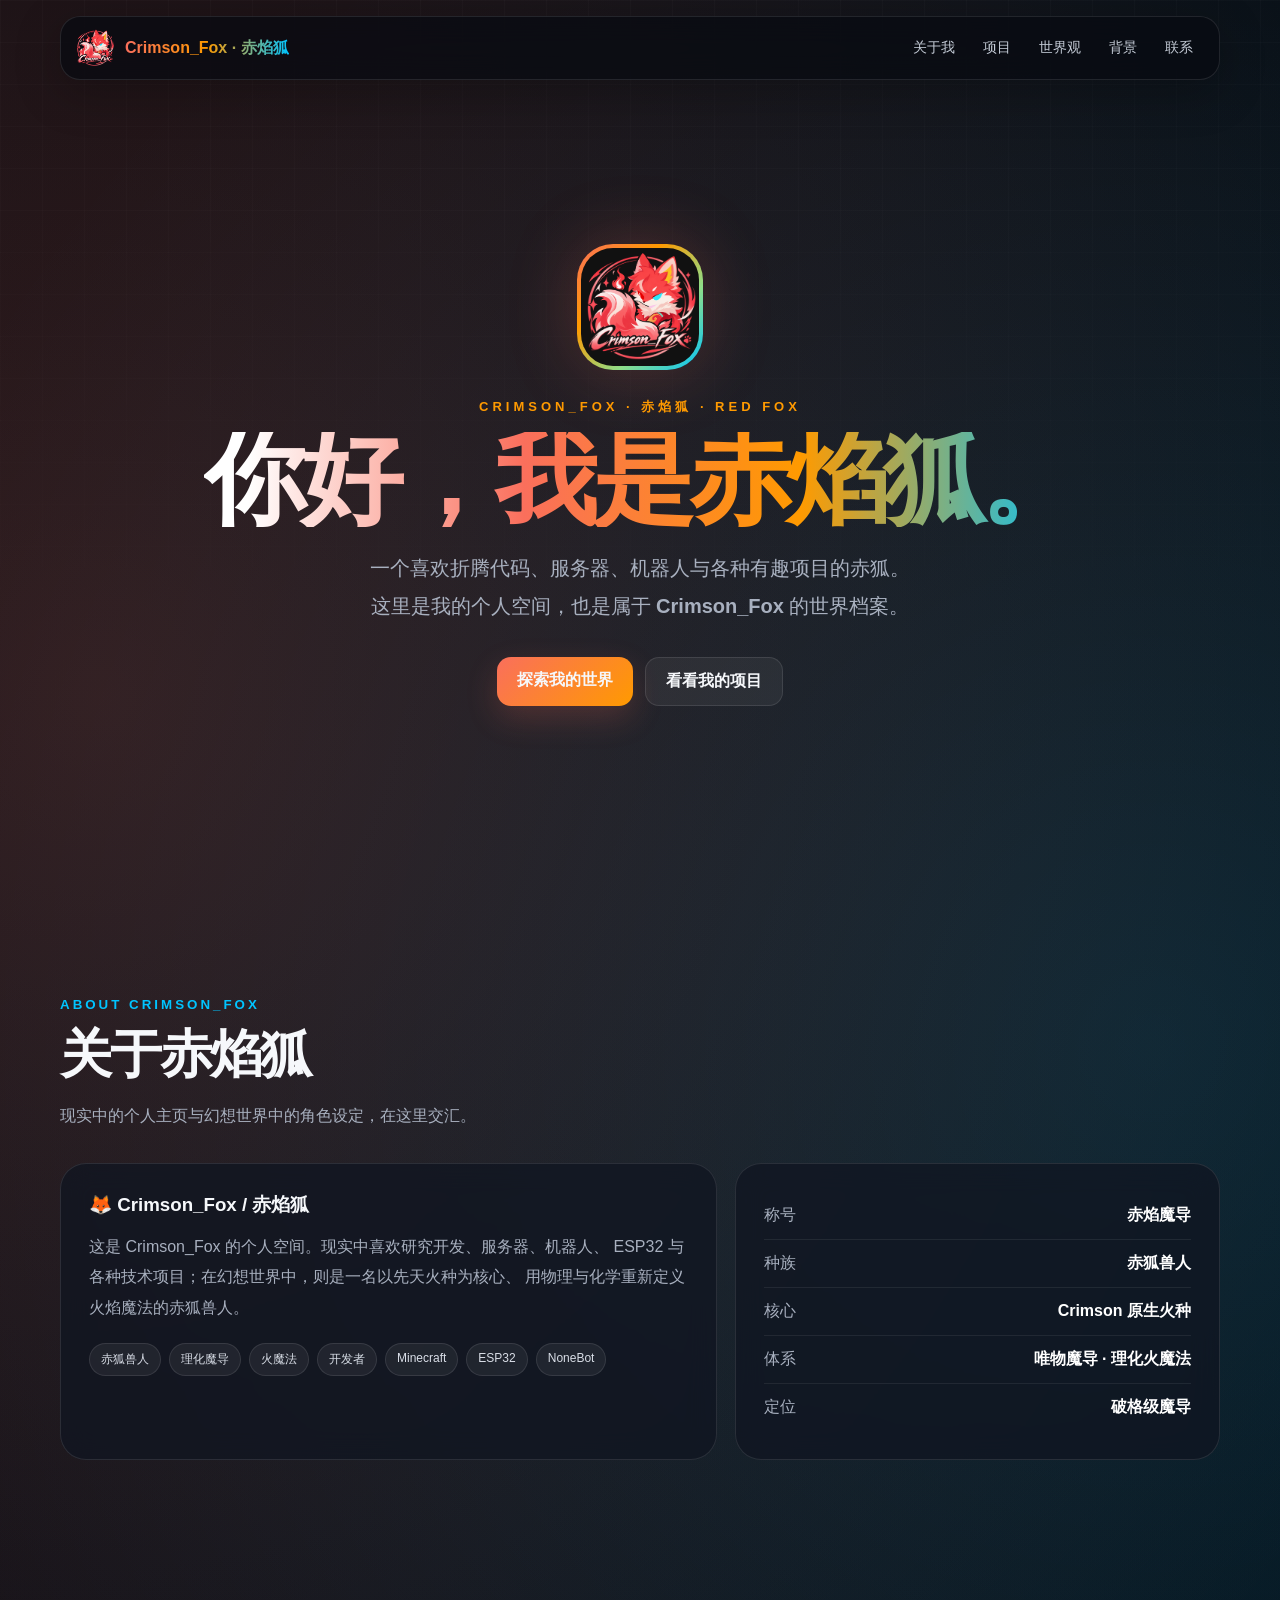
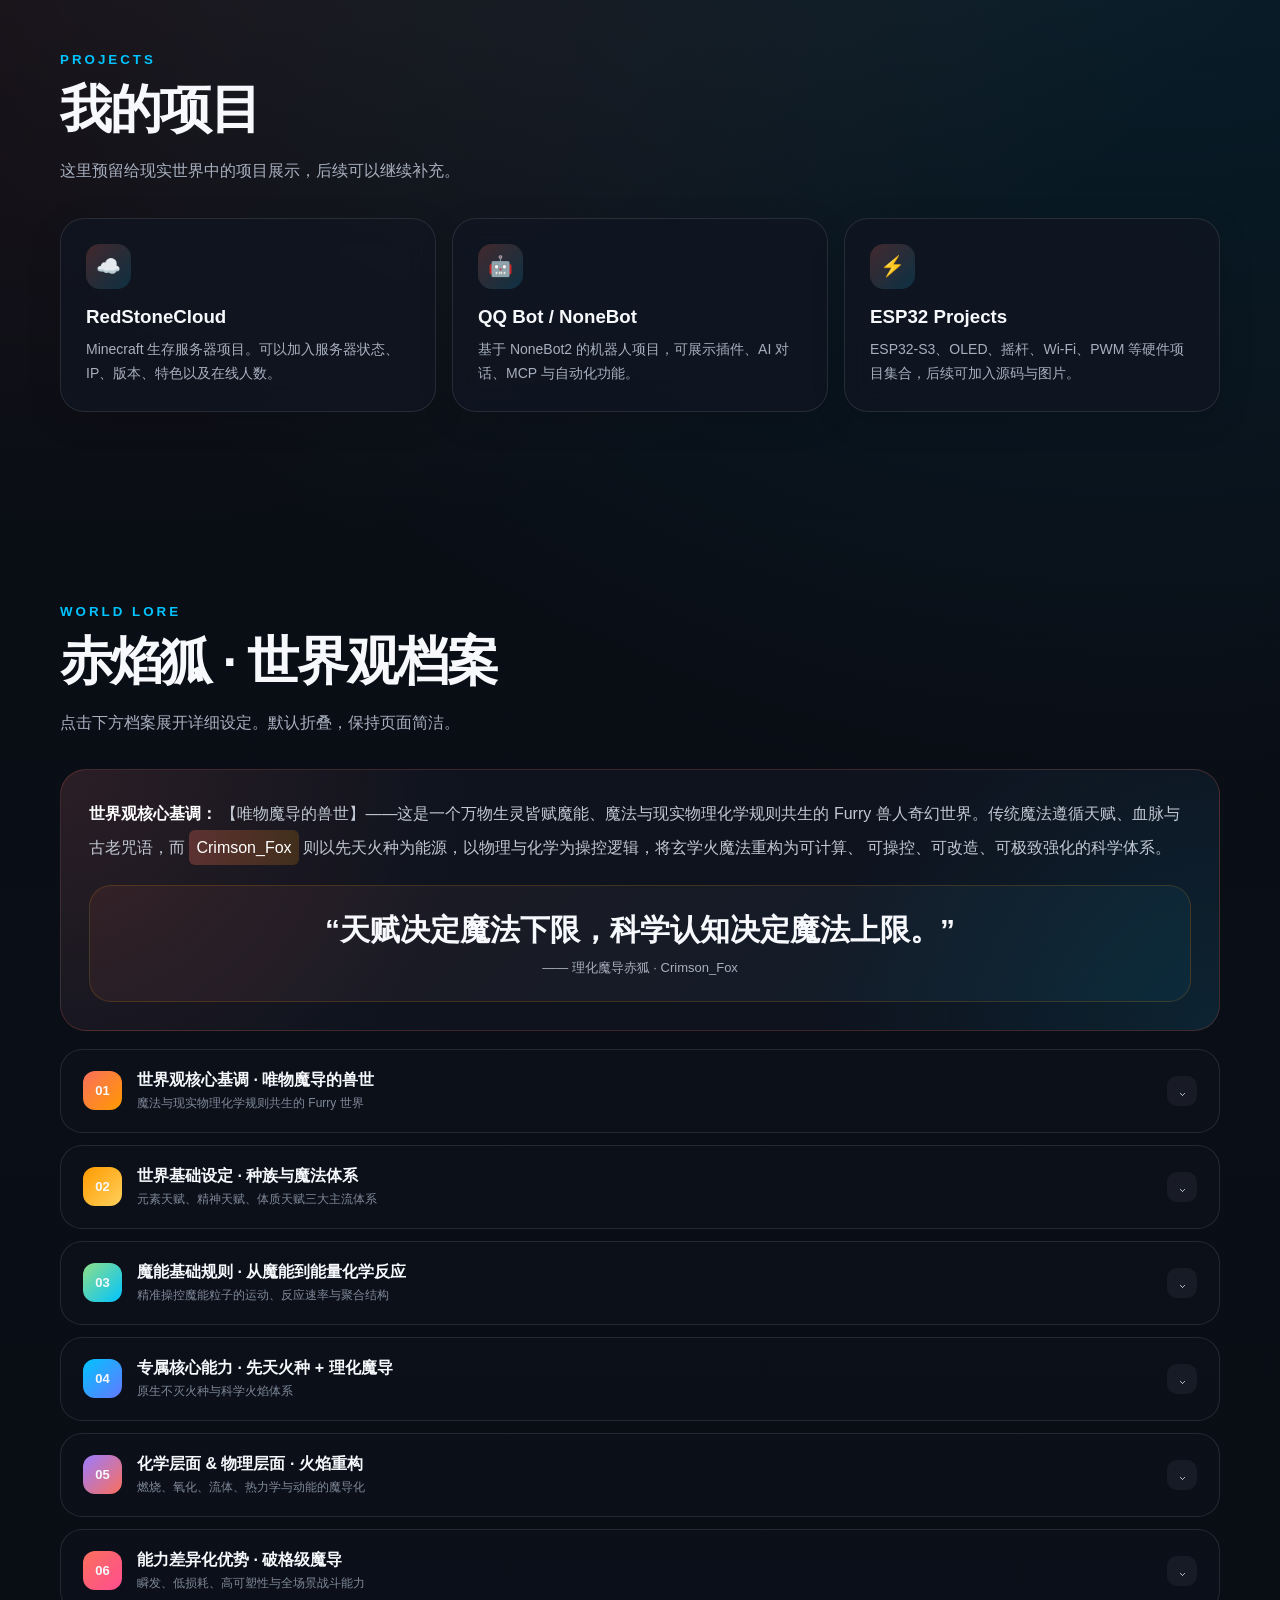
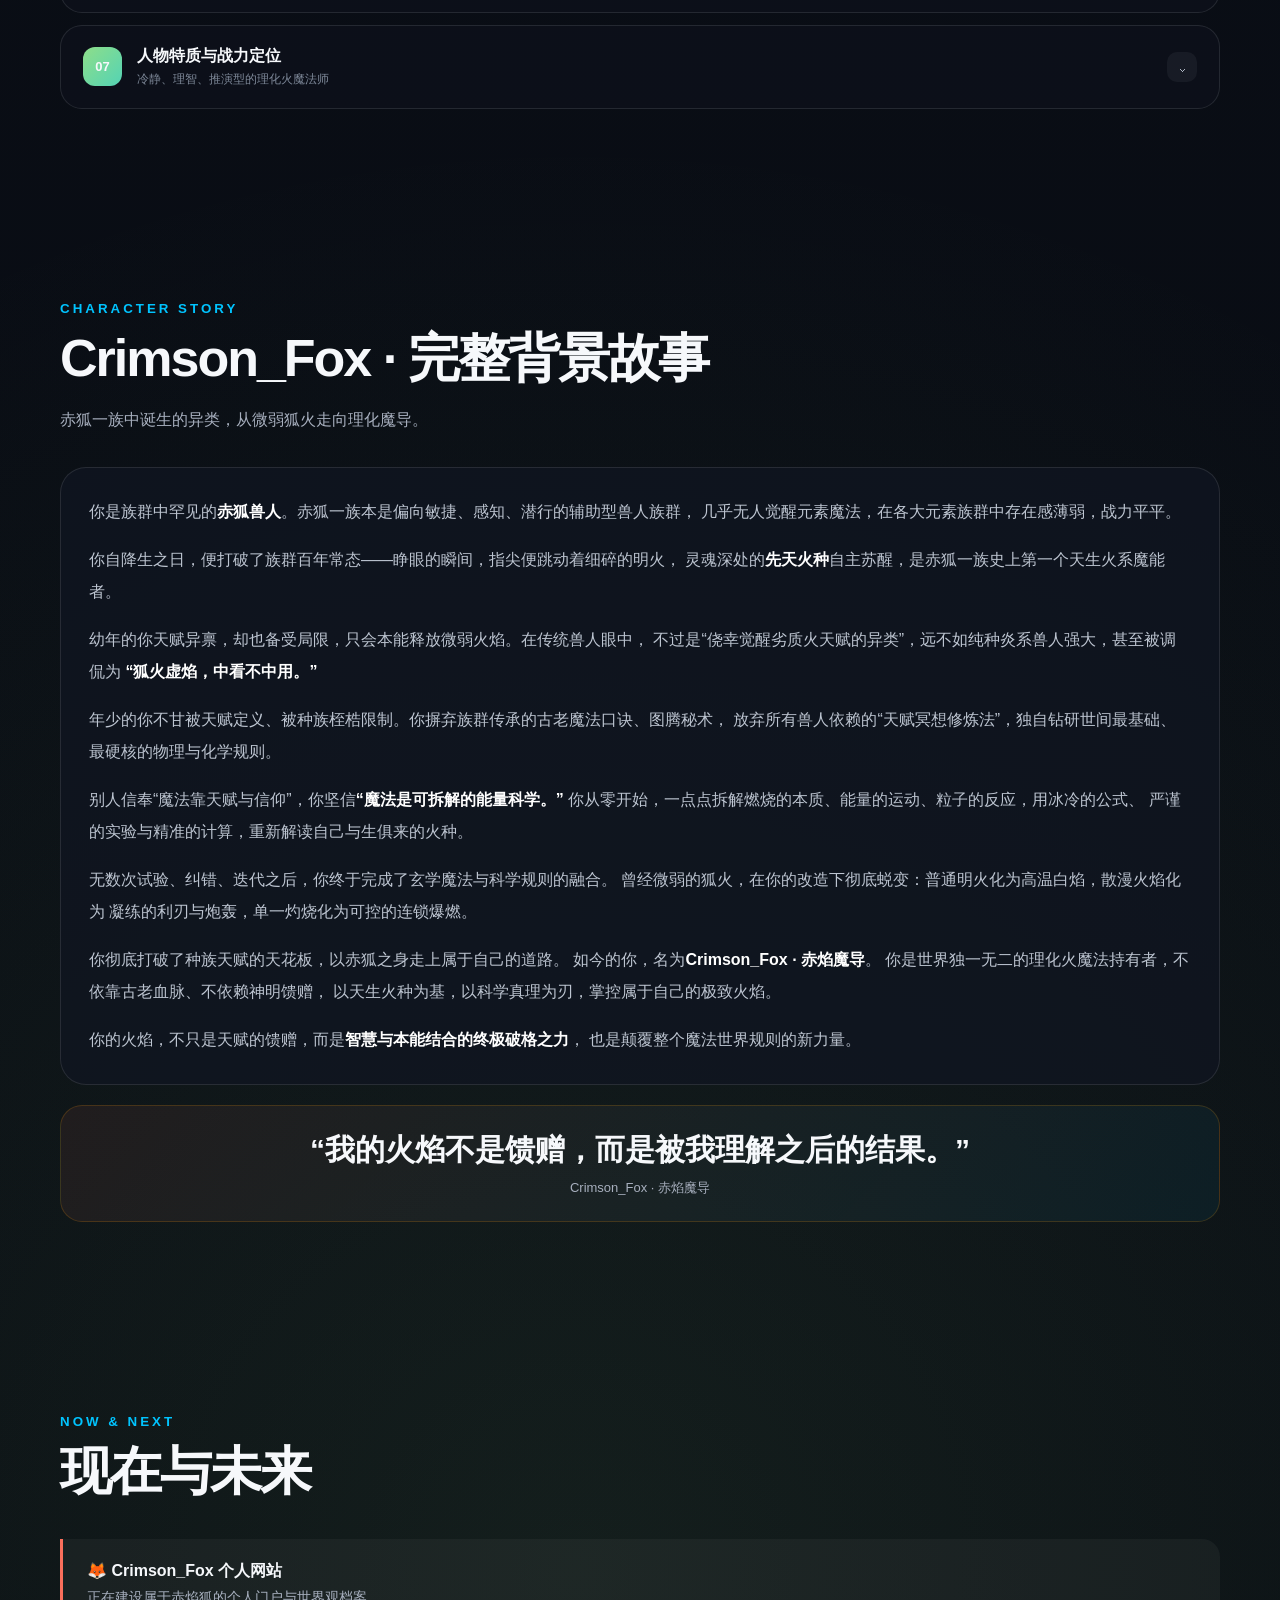
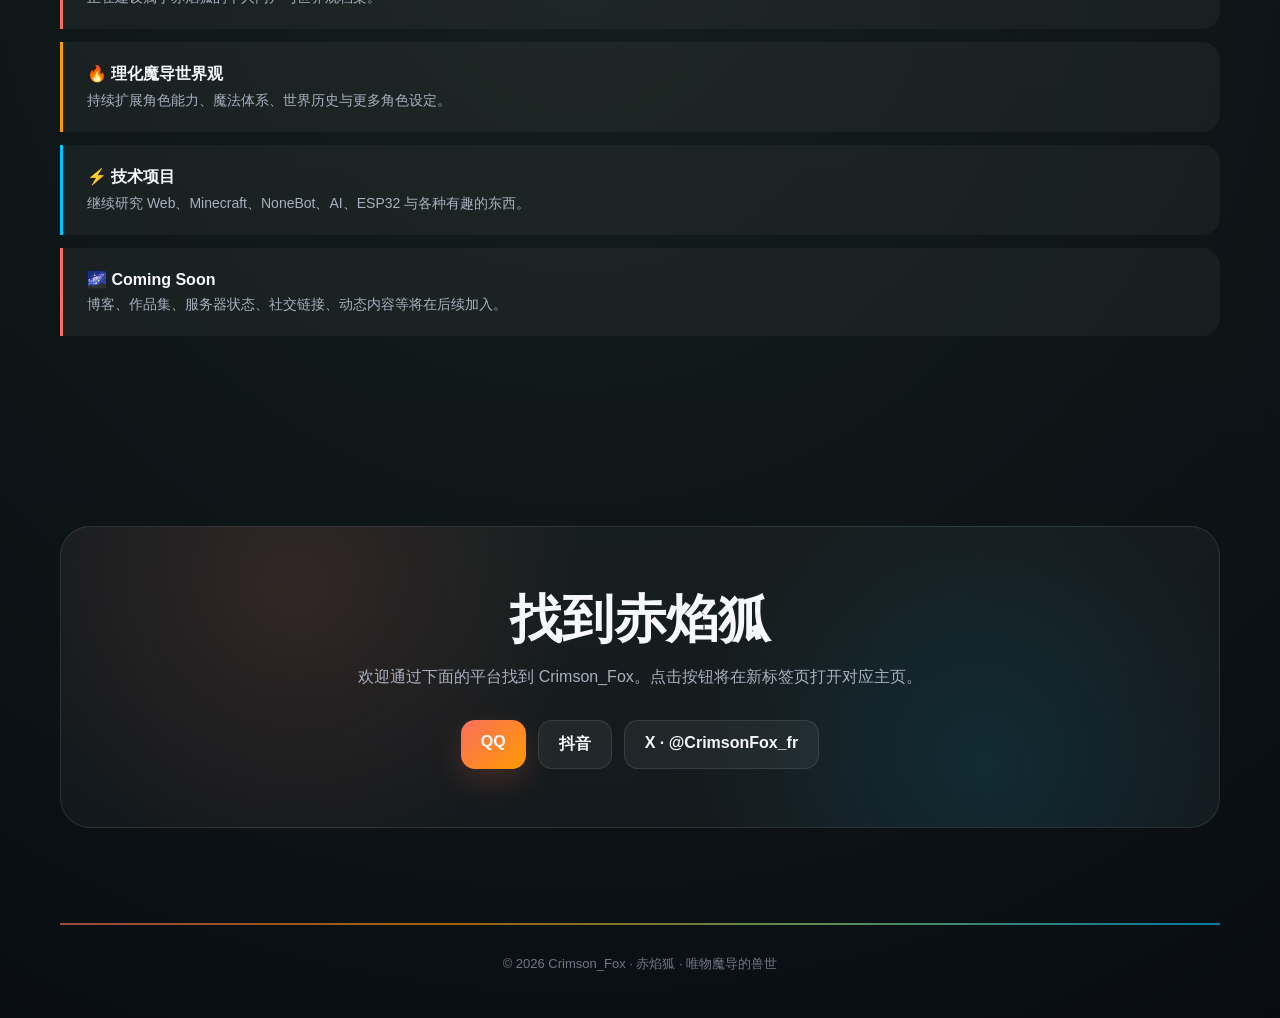
==== index.html @ 1bde7aa0 "Add files via upload 添加主要文件" ====
<!DOCTYPE html>
<html lang="zh-CN">
<head>
<meta charset="UTF-8">
<meta name="viewport" content="width=device-width, initial-scale=1.0">
<meta name="theme-color" content="#fa6f5c">
<meta name="description" content="Crimson_Fox（赤焰狐）的个人网站、世界观与角色档案">
<title>Crimson_Fox · 赤焰狐</title>
<link rel="icon" type="image/png" href="Crimson_Fox_ico.png">

<style>
:root{
  --red:#fa6f5c;
  --orange:#ff9a00;
  --green:#8ede89;
  --cyan:#00c4ff;
  --bg:#070a10;
  --bg2:#0d111b;
  --card:rgba(17,22,33,.76);
  --card2:rgba(255,255,255,.045);
  --text:#f6f8fb;
  --muted:#a8b0bf;
  --line:rgba(255,255,255,.10);
  --shadow:0 24px 70px rgba(0,0,0,.28);
}

*{box-sizing:border-box;margin:0;padding:0}
html{scroll-behavior:smooth}
body{
  min-height:100vh;
  color:var(--text);
  font-family:Inter,"Segoe UI","Microsoft YaHei",sans-serif;
  background:
    radial-gradient(circle at 8% 12%,rgba(250,111,92,.18),transparent 28%),
    radial-gradient(circle at 90% 18%,rgba(0,196,255,.14),transparent 28%),
    radial-gradient(circle at 45% 82%,rgba(142,222,137,.09),transparent 30%),
    linear-gradient(180deg,#070a10,#0a0e16 45%,#070a10);
  overflow-x:hidden;
}
body:before{
  content:"";
  position:fixed;inset:0;pointer-events:none;z-index:-1;
  background-image:
    linear-gradient(rgba(255,255,255,.018) 1px,transparent 1px),
    linear-gradient(90deg,rgba(255,255,255,.018) 1px,transparent 1px);
  background-size:42px 42px;
  mask-image:linear-gradient(to bottom,black,transparent 90%);
}
a{text-decoration:none;color:inherit}
button{font:inherit}

.nav{
  position:fixed;z-index:100;top:16px;left:50%;
  transform:translateX(-50%);
  width:min(1160px,calc(100% - 28px));
  padding:11px 14px;
  display:flex;align-items:center;justify-content:space-between;
  border:1px solid var(--line);border-radius:20px;
  background:rgba(8,11,17,.72);
  backdrop-filter:blur(20px);
  box-shadow:0 12px 45px rgba(0,0,0,.25);
}
.brand{display:flex;align-items:center;gap:10px;font-weight:850}
.brand img{width:40px;height:40px;border-radius:13px;object-fit:cover}
.brand-name{
  background:linear-gradient(90deg,var(--red),var(--orange),var(--cyan));
  -webkit-background-clip:text;background-clip:text;color:transparent;
}
.nav-links{display:flex;gap:4px}
.nav-links a{
  padding:9px 12px;border-radius:12px;color:#c5ccd7;font-size:14px;
  transition:.25s;
}
.nav-links a:hover{background:rgba(255,255,255,.07);color:#fff}

.hero{
  min-height:100vh;width:min(1160px,calc(100% - 28px));
  margin:auto;display:grid;place-items:center;text-align:center;
  padding:120px 0 70px;
}
.hero-inner{animation:rise .9s ease both}
.avatar{
  width:126px;height:126px;margin:0 auto 28px;padding:4px;
  border-radius:36px;
  background:linear-gradient(135deg,var(--red),var(--orange),var(--green),var(--cyan));
  box-shadow:0 0 70px rgba(250,111,92,.23);
  animation:float 5s ease-in-out infinite;
}
.avatar img{width:100%;height:100%;object-fit:cover;border-radius:32px;background:#111}
.eyebrow{
  color:var(--orange);font-size:13px;font-weight:800;letter-spacing:4px;
  margin-bottom:16px;
}
h1{
  font-size:clamp(52px,9vw,102px);line-height:.94;
  letter-spacing:-5px;margin-bottom:22px;
  background:linear-gradient(90deg,#fff 5%,var(--red),var(--orange),var(--cyan));
  -webkit-background-clip:text;background-clip:text;color:transparent;
}
.hero p{
  max-width:760px;margin:auto;color:var(--muted);
  font-size:clamp(16px,2vw,20px);line-height:1.9;
}
.actions{display:flex;justify-content:center;gap:12px;flex-wrap:wrap;margin-top:32px}
.btn{
  padding:13px 20px;border:1px solid var(--line);border-radius:14px;
  background:rgba(255,255,255,.055);font-weight:750;transition:.25s;
}
.btn.primary{
  border:0;background:linear-gradient(135deg,var(--red),var(--orange));
  box-shadow:0 12px 32px rgba(250,111,92,.2);
}
.btn:hover{transform:translateY(-3px);background:rgba(255,255,255,.1)}
.btn.primary:hover{filter:brightness(1.08)}

.section{width:min(1160px,calc(100% - 28px));margin:auto;padding:95px 0}
.section-head{margin-bottom:32px}
.section-head small{color:var(--cyan);font-weight:850;letter-spacing:3px}
.section-head h2{font-size:clamp(32px,5vw,52px);margin-top:7px;letter-spacing:-2px}
.section-head p{color:var(--muted);margin-top:12px;line-height:1.8}

.grid{display:grid;grid-template-columns:repeat(3,1fr);gap:16px}
.card{
  padding:25px;border:1px solid var(--line);border-radius:24px;
  background:var(--card);backdrop-filter:blur(14px);
  transition:.3s;box-shadow:0 10px 35px rgba(0,0,0,.12);
}
.card:hover{transform:translateY(-5px);border-color:rgba(255,255,255,.18);box-shadow:var(--shadow)}
.icon{
  width:45px;height:45px;display:grid;place-items:center;
  border-radius:14px;margin-bottom:17px;font-size:20px;
  background:linear-gradient(135deg,rgba(250,111,92,.22),rgba(0,196,255,.16));
}
.card h3{margin-bottom:9px}
.card p{color:var(--muted);font-size:14px;line-height:1.75}

.profile{
  display:grid;grid-template-columns:1.15fr .85fr;gap:18px;
}
.profile-main,.profile-side{
  padding:28px;border:1px solid var(--line);border-radius:26px;
  background:var(--card);backdrop-filter:blur(14px);
}
.profile-main p,.profile-side p{color:var(--muted);line-height:1.9;margin-top:14px}
.tags{display:flex;gap:8px;flex-wrap:wrap;margin-top:20px}
.tag{
  padding:7px 11px;border-radius:999px;
  background:rgba(255,255,255,.06);border:1px solid var(--line);
  color:#d9dee7;font-size:12px;
}
.stat{
  display:flex;justify-content:space-between;gap:15px;
  padding:13px 0;border-bottom:1px solid rgba(255,255,255,.07);
}
.stat:last-child{border-bottom:0}
.stat span{color:var(--muted)}
.stat strong{color:#fff}

/* 世界观档案 */
.lore-intro{
  padding:28px;border:1px solid rgba(250,111,92,.20);
  border-radius:26px;
  background:
    radial-gradient(circle at 0 0,rgba(250,111,92,.12),transparent 34%),
    radial-gradient(circle at 100% 100%,rgba(0,196,255,.09),transparent 34%),
    var(--card);
  margin-bottom:18px;
}
.lore-intro p{color:#c2c9d4;line-height:1.95}
.lore-intro strong{color:#fff}

.lore-list{display:grid;gap:12px}
.lore{
  border:1px solid var(--line);border-radius:22px;
  background:rgba(13,17,27,.78);overflow:hidden;
  transition:.3s;
}
.lore:hover{border-color:rgba(255,255,255,.17)}
.lore summary{
  list-style:none;cursor:pointer;padding:20px 22px;
  display:flex;align-items:center;gap:15px;
  user-select:none;
}
.lore summary::-webkit-details-marker{display:none}
.lore-num{
  flex:0 0 39px;width:39px;height:39px;display:grid;place-items:center;
  border-radius:12px;font-weight:900;font-size:13px;
  background:linear-gradient(135deg,var(--red),var(--orange));
}
.lore:nth-child(2) .lore-num{background:linear-gradient(135deg,var(--orange),#ffd15c)}
.lore:nth-child(3) .lore-num{background:linear-gradient(135deg,var(--green),var(--cyan))}
.lore:nth-child(4) .lore-num{background:linear-gradient(135deg,var(--cyan),#6578ff)}
.lore:nth-child(5) .lore-num{background:linear-gradient(135deg,#9b7cff,var(--red))}
.lore:nth-child(6) .lore-num{background:linear-gradient(135deg,var(--red),#ff4e91)}
.lore:nth-child(7) .lore-num{background:linear-gradient(135deg,var(--green),#54d3b5)}
.lore-title{flex:1}
.lore-title strong{display:block;font-size:16px}
.lore-title span{display:block;margin-top:4px;color:#7f8999;font-size:12px}
.chevron{
  width:30px;height:30px;display:grid;place-items:center;
  border-radius:10px;background:rgba(255,255,255,.05);
  color:#aeb6c3;transition:.3s;
}
.lore[open] .chevron{transform:rotate(180deg);background:rgba(255,255,255,.09);color:#fff}
.lore-body{
  padding:0 24px 25px 76px;color:#b9c1cd;line-height:1.95;font-size:14px;
}
.lore-body p{margin-top:12px}
.lore-body h4{
  color:#fff;font-size:15px;margin:22px 0 8px;
  display:flex;align-items:center;gap:8px;
}
.lore-body h4:before{
  content:"";width:5px;height:18px;border-radius:5px;
  background:linear-gradient(var(--red),var(--orange));
}
.lore-body ul{padding-left:20px;margin-top:8px}
.lore-body li{margin:7px 0}
.lore-body li::marker{color:var(--orange)}
.highlight{
  display:inline-block;padding:2px 7px;border-radius:6px;
  color:#fff;background:linear-gradient(90deg,rgba(250,111,92,.28),rgba(255,154,0,.18));
}
.formula{
  margin:14px 0;padding:14px 16px;border-left:3px solid var(--cyan);
  border-radius:0 12px 12px 0;background:rgba(0,196,255,.055);
  color:#dceeff;font-family:ui-monospace,SFMono-Regular,Consolas,monospace;
}

.story{
  padding:28px;border:1px solid var(--line);border-radius:26px;
  background:var(--card);color:#bdc5d1;line-height:2;
}
.story p{margin-bottom:16px}
.story p:last-child{margin-bottom:0}
.story strong{color:#fff}

.quote{
  margin-top:20px;padding:24px;border-radius:22px;
  border:1px solid rgba(255,154,0,.18);
  background:linear-gradient(135deg,rgba(250,111,92,.08),rgba(0,196,255,.06));
  text-align:center;
}
.quote div{font-size:clamp(20px,3vw,30px);font-weight:850}
.quote span{display:block;margin-top:8px;color:var(--muted);font-size:13px}

.timeline{display:grid;gap:13px}
.item{
  padding:22px 24px;border-left:3px solid var(--red);
  border-radius:0 18px 18px 0;background:rgba(255,255,255,.045);
}
.item:nth-child(2){border-color:var(--orange)}
.item:nth-child(3){border-color:var(--cyan)}
.item strong{display:block;margin-bottom:6px}
.item span{color:var(--muted);font-size:14px}

.contact{
  text-align:center;padding:58px 25px;border:1px solid var(--line);
  border-radius:30px;
  background:
    radial-gradient(circle at 20% 20%,rgba(250,111,92,.12),transparent 30%),
    radial-gradient(circle at 80% 80%,rgba(0,196,255,.10),transparent 30%),
    rgba(255,255,255,.035);
}
.contact h2{font-size:clamp(32px,5vw,52px);margin-bottom:12px}
.contact p{color:var(--muted);margin-bottom:25px}
.gradient-line{
  width:min(1160px,calc(100% - 28px));height:2px;margin:auto;
  background:linear-gradient(90deg,var(--red),var(--orange),var(--green),var(--cyan));
  opacity:.6;
}
footer{text-align:center;padding:30px 16px 45px;color:#6f7888;font-size:13px}

@keyframes rise{from{opacity:0;transform:translateY(25px)}to{opacity:1;transform:none}}
@keyframes float{0%,100%{transform:translateY(0)}50%{transform:translateY(-7px)}}

@media(max-width:820px){
  .nav-links{display:none}
  .grid{grid-template-columns:1fr}
  .profile{grid-template-columns:1fr}
  .section{padding:68px 0}
  h1{letter-spacing:-3px}
  .lore-body{padding:0 20px 23px 20px}
}
@media(max-width:520px){
  .nav{top:9px}
  .brand img{width:36px;height:36px}
  .brand{font-size:14px}
  .hero{padding-top:105px}
  .avatar{width:105px;height:105px}
  .lore summary{padding:17px}
  .lore-title span{display:none}
}
</style>
</head>

<body>

<nav class="nav">
  <a class="brand" href="#home">
    <img src="Crimson_Fox_ico.png" alt="Crimson_Fox">
    <span class="brand-name">Crimson_Fox · 赤焰狐</span>
  </a>
  <div class="nav-links">
    <a href="#about">关于我</a>
    <a href="#projects">项目</a>
    <a href="#lore">世界观</a>
    <a href="#story">背景</a>
    <a href="#contact">联系</a>
  </div>
</nav>

<main id="home">

<section class="hero">
  <div class="hero-inner">
    <div class="avatar">
      <img src="Crimson_Fox_ico.png" alt="Crimson_Fox">
    </div>
    <div class="eyebrow">CRIMSON_FOX · 赤焰狐 · RED FOX</div>
    <h1>你好，我是赤焰狐。</h1>
    <p>
      一个喜欢折腾代码、服务器、机器人与各种有趣项目的赤狐。
      <br>
      这里是我的个人空间，也是属于 <b>Crimson_Fox</b> 的世界档案。
    </p>
    <div class="actions">
      <a class="btn primary" href="#lore">探索我的世界</a>
      <a class="btn" href="#projects">看看我的项目</a>
    </div>
  </div>
</section>

<section class="section" id="about">
  <div class="section-head">
    <small>ABOUT CRIMSON_FOX</small>
    <h2>关于赤焰狐</h2>
    <p>现实中的个人主页与幻想世界中的角色设定，在这里交汇。</p>
  </div>

  <div class="profile">
    <div class="profile-main">
      <h3>🦊 Crimson_Fox / 赤焰狐</h3>
      <p>
        这是 Crimson_Fox 的个人空间。现实中喜欢研究开发、服务器、机器人、
        ESP32 与各种技术项目；在幻想世界中，则是一名以先天火种为核心、
        用物理与化学重新定义火焰魔法的赤狐兽人。
      </p>
      <div class="tags">
        <span class="tag">赤狐兽人</span>
        <span class="tag">理化魔导</span>
        <span class="tag">火魔法</span>
        <span class="tag">开发者</span>
        <span class="tag">Minecraft</span>
        <span class="tag">ESP32</span>
        <span class="tag">NoneBot</span>
      </div>
    </div>
    <div class="profile-side">
      <div class="stat"><span>称号</span><strong>赤焰魔导</strong></div>
      <div class="stat"><span>种族</span><strong>赤狐兽人</strong></div>
      <div class="stat"><span>核心</span><strong>Crimson 原生火种</strong></div>
      <div class="stat"><span>体系</span><strong>唯物魔导 · 理化火魔法</strong></div>
      <div class="stat"><span>定位</span><strong>破格级魔导</strong></div>
    </div>
  </div>
</section>

<section class="section" id="projects">
  <div class="section-head">
    <small>PROJECTS</small>
    <h2>我的项目</h2>
    <p>这里预留给现实世界中的项目展示，后续可以继续补充。</p>
  </div>

  <div class="grid">
    <article class="card">
      <div class="icon">☁️</div>
      <h3>RedStoneCloud</h3>
      <p>Minecraft 生存服务器项目。可以加入服务器状态、IP、版本、特色以及在线人数。</p>
    </article>
    <article class="card">
      <div class="icon">🤖</div>
      <h3>QQ Bot / NoneBot</h3>
      <p>基于 NoneBot2 的机器人项目，可展示插件、AI 对话、MCP 与自动化功能。</p>
    </article>
    <article class="card">
      <div class="icon">⚡</div>
      <h3>ESP32 Projects</h3>
      <p>ESP32-S3、OLED、摇杆、Wi-Fi、PWM 等硬件项目集合，后续可加入源码与图片。</p>
    </article>
  </div>
</section>

<section class="section" id="lore">
  <div class="section-head">
    <small>WORLD LORE</small>
    <h2>赤焰狐 · 世界观档案</h2>
    <p>点击下方档案展开详细设定。默认折叠，保持页面简洁。</p>
  </div>

  <div class="lore-intro">
    <p>
      <strong>世界观核心基调：</strong>
      【唯物魔导的兽世】——这是一个万物生灵皆赋魔能、魔法与现实物理化学规则共生的
      Furry 兽人奇幻世界。传统魔法遵循天赋、血脉与古老咒语，而
      <span class="highlight">Crimson_Fox</span>
      则以先天火种为能源，以物理与化学为操控逻辑，将玄学火魔法重构为可计算、
      可操控、可改造、可极致强化的科学体系。
    </p>
    <div class="quote">
      <div>“天赋决定魔法下限，科学认知决定魔法上限。”</div>
      <span>—— 理化魔导赤狐 · Crimson_Fox</span>
    </div>
  </div>

  <div class="lore-list">

    <details class="lore">
      <summary>
        <div class="lore-num">01</div>
        <div class="lore-title">
          <strong>世界观核心基调 · 唯物魔导的兽世</strong>
          <span>魔法与现实物理化学规则共生的 Furry 世界</span>
        </div>
        <div class="chevron">⌄</div>
      </summary>
      <div class="lore-body">
        <p>
          这是一个万物生灵皆赋魔能、魔法与现实物理化学规则共生的 Furry 兽人奇幻世界。
          世间所有兽人、异兽、自然造物体内都流淌着本源魔能。
        </p>
        <p>
          绝大多数生灵的魔法依靠天赋本能、血脉传承、古老咒语催动，遵循模糊的“奇幻规律”。
          威力随缘、形态固化、上限受限。
        </p>
        <p>
          而你是这个世界的破格存在：打破传统魔法的玄学桎梏，以天生本源火魔为基底，
          用人类文明的物理、化学硬核知识拆解、重构、增幅火焰魔法，让魔法不再是虚无的
          天赋神通，而是可计算、可操控、可改造、可极致强化的科学产物。
        </p>
        <div class="formula">天赋决定魔法下限　×　科学认知决定魔法上限</div>
        <p>传统魔法师靠“感知与信仰”施法，而你靠“公式与原理”施法，是独一无二的【理化魔导赤狐】。</p>
      </div>
    </details>

    <details class="lore">
      <summary>
        <div class="lore-num">02</div>
        <div class="lore-title">
          <strong>世界基础设定 · 种族与魔法体系</strong>
          <span>元素天赋、精神天赋、体质天赋三大主流体系</span>
        </div>
        <div class="chevron">⌄</div>
      </summary>
      <div class="lore-body">
        <p>世界主流为兽人族群，魔法体系分为元素天赋种族、精神天赋种族、体质天赋种族三大类。</p>
        <h4>传统火属性兽人</h4>
        <p>
          多为炎狼、火狮、焰猫族群，依靠血脉燃烧自身魔能，释放火球、火刃、火焰护盾。
          形态单一，威力主要依靠魔能储量，无法轻易突破种族天赋上限。
        </p>
        <h4>其他元素种族</h4>
        <p>
          风、水、雷、土系兽人同样遵循古老施法逻辑，依靠咒语、图腾、冥想增幅，
          千年以来体系几乎没有革新。
        </p>
        <h4>破格个体 · Crimson_Fox</h4>
        <p>
          赤狐兽人，没有传统火系种族的施法桎梏，以先天火种魔能为能源，
          以理化知识为操控逻辑，实现火焰魔法的全方位进化，是世界唯一的科学系火魔法师。
        </p>
      </div>
    </details>

    <details class="lore">
      <summary>
        <div class="lore-num">03</div>
        <div class="lore-title">
          <strong>魔能基础规则 · 从魔能到能量化学反应</strong>
          <span>精准操控魔能粒子的运动、反应速率与聚合结构</span>
        </div>
        <div class="chevron">⌄</div>
      </summary>
      <div class="lore-body">
        <p>
          世间魔能本质是游离于天地间的微观能量粒子，所有元素魔法都是魔能粒子的聚合、
          转化与释放。
        </p>
        <p>
          传统兽人只会“本能催动粒子爆发”，而 Crimson_Fox 可以精准操控魔能粒子的运动方式、
          反应速率、聚合结构，将粗放的魔法爆发转化为可控的、高效的能量化学反应。
        </p>
        <div class="formula">普通法师：用天赋放火<br>Crimson_Fox：用科学造火、控火、爆火</div>
      </div>
    </details>

    <details class="lore">
      <summary>
        <div class="lore-num">04</div>
        <div class="lore-title">
          <strong>专属核心能力 · 先天火种 + 理化魔导</strong>
          <span>原生不灭火种与科学火焰体系</span>
        </div>
        <div class="chevron">⌄</div>
      </summary>
      <div class="lore-body">
        <h4>先天天赋 · 原生不灭火种</h4>
        <p>
          你是天生的火系天选者，自出生起灵魂深处便绑定一枚
          <span class="highlight">Crimson 原生火种</span>。
          无需后天觉醒、无需冥想修炼、无需咒语触发。
        </p>
        <p>
          火种是永久续航的本源核心，自带无尽基础火魔能，永不熄灭、不会枯竭。
          幼年时期只能本能释放微弱橘色普通火焰，没人知晓这枚火种真正的潜力。
        </p>
        <h4>破格能力 · 理化知识重构火魔法</h4>
        <p>
          随着成长，你接触并精通物理、化学知识后，彻底解锁先天火种的天花板，
          将玄学火魔法转化为科学火焰体系。
        </p>
      </div>
    </details>

    <details class="lore">
      <summary>
        <div class="lore-num">05</div>
        <div class="lore-title">
          <strong>化学层面 & 物理层面 · 火焰重构</strong>
          <span>燃烧、氧化、流体、热力学与动能的魔导化</span>
        </div>
        <div class="chevron">⌄</div>
      </summary>
      <div class="lore-body">
        <h4>化学层面：改造火焰本质</h4>
        <p>你拆解燃烧反应的核心三要素：可燃物、氧化剂、着火点，颠覆传统魔法“纯魔能火焰”的固化模式。</p>
        <ul>
          <li><strong>燃料重构：</strong>通过魔能模拟世间高危可燃物质，让普通魔法火升级为瞬燃火、凝固火、烈性爆燃火。</li>
          <li><strong>氧化剂操控：</strong>精准聚拢空气中的氧气分子，制造局部高氧燃烧区域，让火焰温度瞬间飙升，可形成高温蓝火、白热之火。</li>
          <li><strong>化学反应爆破：</strong>利用置换反应、剧烈氧化还原反应，让火焰不再只是灼烧，而是产生可控爆炸与连锁燃烧。</li>
        </ul>

        <h4>物理层面：操控火焰形态与动能</h4>
        <ul>
          <li><strong>流体控火：</strong>改变火焰流体形态，可凝聚极致压缩的火焰细丝、火焰利刃、火焰长鞭。</li>
          <li><strong>热力学增幅：</strong>控制热量传导与热膨胀，隔绝自身高温灼烧，同时让目标区域热量极致堆积。</li>
          <li><strong>动能加速：</strong>通过力学公式计算轨迹，赋予火焰超高初速度，使攻击极速、精准。</li>
          <li><strong>压强塑形：</strong>压缩火焰魔能，制造高压火焰炮、凝固火焰壁垒，攻防一体。</li>
        </ul>
      </div>
    </details>

    <details class="lore">
      <summary>
        <div class="lore-num">06</div>
        <div class="lore-title">
          <strong>能力差异化优势 · 破格级魔导</strong>
          <span>瞬发、低损耗、高可塑性与全场景战斗能力</span>
        </div>
        <div class="chevron">⌄</div>
      </summary>
      <div class="lore-body">
        <ul>
          <li><strong>无施法前摇：</strong>先天火种瞬发，无需咒语、无需图腾，大脑计算完成即可施法。</li>
          <li><strong>零能量浪费：</strong>精准计算能量转化率，最大限度减少多余能量散失。</li>
          <li><strong>可塑性无限：</strong>知识迭代即实力迭代，掌握新的理化原理即可解锁全新火焰形态与战法。</li>
          <li><strong>攻防全能：</strong>可单点攻击、范围压制、防御禁锢、远程打击与近身灼烧，适配不同战斗场景。</li>
        </ul>
        <div class="formula">知识增长 → 理解更深 → 火种操控更精确 → 新魔法体系 → 实力持续成长</div>
      </div>
    </details>

    <details class="lore">
      <summary>
        <div class="lore-num">07</div>
        <div class="lore-title">
          <strong>人物特质与战力定位</strong>
          <span>冷静、理智、推演型的理化火魔法师</span>
        </div>
        <div class="chevron">⌄</div>
      </summary>
      <div class="lore-body">
        <h4>性格特质</h4>
        <p>
          冷静理智、善于推演、极致严谨。对战时习惯先分析环境、拆解对手魔法规则，
          再精准发力，不盲目蛮力输出，是典型的“智斗型火系强者”。
        </p>
        <h4>战力定位</h4>
        <p>
          <span class="highlight">破格级魔导</span>，拥有区别于传统魔法体系的成长逻辑。
          越理解科学原理，越能将先天火种转化为新的魔法表现形式。
        </p>
        <div class="formula">战斗方式：观察 → 建模 → 计算 → 控制 → 施法 → 验证 → 再优化</div>
      </div>
    </details>

  </div>
</section>

<section class="section" id="story">
  <div class="section-head">
    <small>CHARACTER STORY</small>
    <h2>Crimson_Fox · 完整背景故事</h2>
    <p>赤狐一族中诞生的异类，从微弱狐火走向理化魔导。</p>
  </div>

  <div class="story">
    <p>
      你是族群中罕见的<strong>赤狐兽人</strong>。赤狐一族本是偏向敏捷、感知、潜行的辅助型兽人族群，
      几乎无人觉醒元素魔法，在各大元素族群中存在感薄弱，战力平平。
    </p>
    <p>
      你自降生之日，便打破了族群百年常态——睁眼的瞬间，指尖便跳动着细碎的明火，
      灵魂深处的<strong>先天火种</strong>自主苏醒，是赤狐一族史上第一个天生火系魔能者。
    </p>
    <p>
      幼年的你天赋异禀，却也备受局限，只会本能释放微弱火焰。在传统兽人眼中，
      不过是“侥幸觉醒劣质火天赋的异类”，远不如纯种炎系兽人强大，甚至被调侃为
      <strong>“狐火虚焰，中看不中用。”</strong>
    </p>
    <p>
      年少的你不甘被天赋定义、被种族桎梏限制。你摒弃族群传承的古老魔法口诀、图腾秘术，
      放弃所有兽人依赖的“天赋冥想修炼法”，独自钻研世间最基础、最硬核的物理与化学规则。
    </p>
    <p>
      别人信奉“魔法靠天赋与信仰”，你坚信<strong>“魔法是可拆解的能量科学。”</strong>
      你从零开始，一点点拆解燃烧的本质、能量的运动、粒子的反应，用冰冷的公式、
      严谨的实验与精准的计算，重新解读自己与生俱来的火种。
    </p>
    <p>
      无数次试验、纠错、迭代之后，你终于完成了玄学魔法与科学规则的融合。
      曾经微弱的狐火，在你的改造下彻底蜕变：普通明火化为高温白焰，散漫火焰化为
      凝练的利刃与炮轰，单一灼烧化为可控的连锁爆燃。
    </p>
    <p>
      你彻底打破了种族天赋的天花板，以赤狐之身走上属于自己的道路。
      如今的你，名为<strong>Crimson_Fox · 赤焰魔导</strong>。
      你是世界独一无二的理化火魔法持有者，不依靠古老血脉、不依赖神明馈赠，
      以天生火种为基，以科学真理为刃，掌控属于自己的极致火焰。
    </p>
    <p>
      你的火焰，不只是天赋的馈赠，而是<strong>智慧与本能结合的终极破格之力</strong>，
      也是颠覆整个魔法世界规则的新力量。
    </p>
  </div>

  <div class="quote">
    <div>“我的火焰不是馈赠，而是被我理解之后的结果。”</div>
    <span>Crimson_Fox · 赤焰魔导</span>
  </div>
</section>

<section class="section" id="timeline">
  <div class="section-head">
    <small>NOW & NEXT</small>
    <h2>现在与未来</h2>
  </div>

  <div class="timeline">
    <div class="item">
      <strong>🦊 Crimson_Fox 个人网站</strong>
      <span>正在建设属于赤焰狐的个人门户与世界观档案。</span>
    </div>
    <div class="item">
      <strong>🔥 理化魔导世界观</strong>
      <span>持续扩展角色能力、魔法体系、世界历史与更多角色设定。</span>
    </div>
    <div class="item">
      <strong>⚡ 技术项目</strong>
      <span>继续研究 Web、Minecraft、NoneBot、AI、ESP32 与各种有趣的东西。</span>
    </div>
    <div class="item">
      <strong>🌌 Coming Soon</strong>
      <span>博客、作品集、服务器状态、社交链接、动态内容等将在后续加入。</span>
    </div>
  </div>
</section>

<section class="section" id="contact">
  <div class="contact">
    <h2>找到赤焰狐</h2>
    <p>欢迎通过下面的平台找到 Crimson_Fox。点击按钮将在新标签页打开对应主页。</p>
    <div class="actions">
      <a class="btn primary" href="https://qm.qq.com/q/SmkZwx4cAC" target="_blank" rel="noopener noreferrer">QQ</a>
      <a class="btn" href="https://v.douyin.com/IFkHCyQBw5U/" target="_blank" rel="noopener noreferrer">抖音</a>
      <a class="btn" href="https://x.com/CrimsonFox_fr" target="_blank" rel="noopener noreferrer">X · @CrimsonFox_fr</a>
    </div>
  </div>
</section>

</main>

<div class="gradient-line"></div>
<footer>© 2026 Crimson_Fox · 赤焰狐 · 唯物魔导的兽世</footer>

</body>
</html>
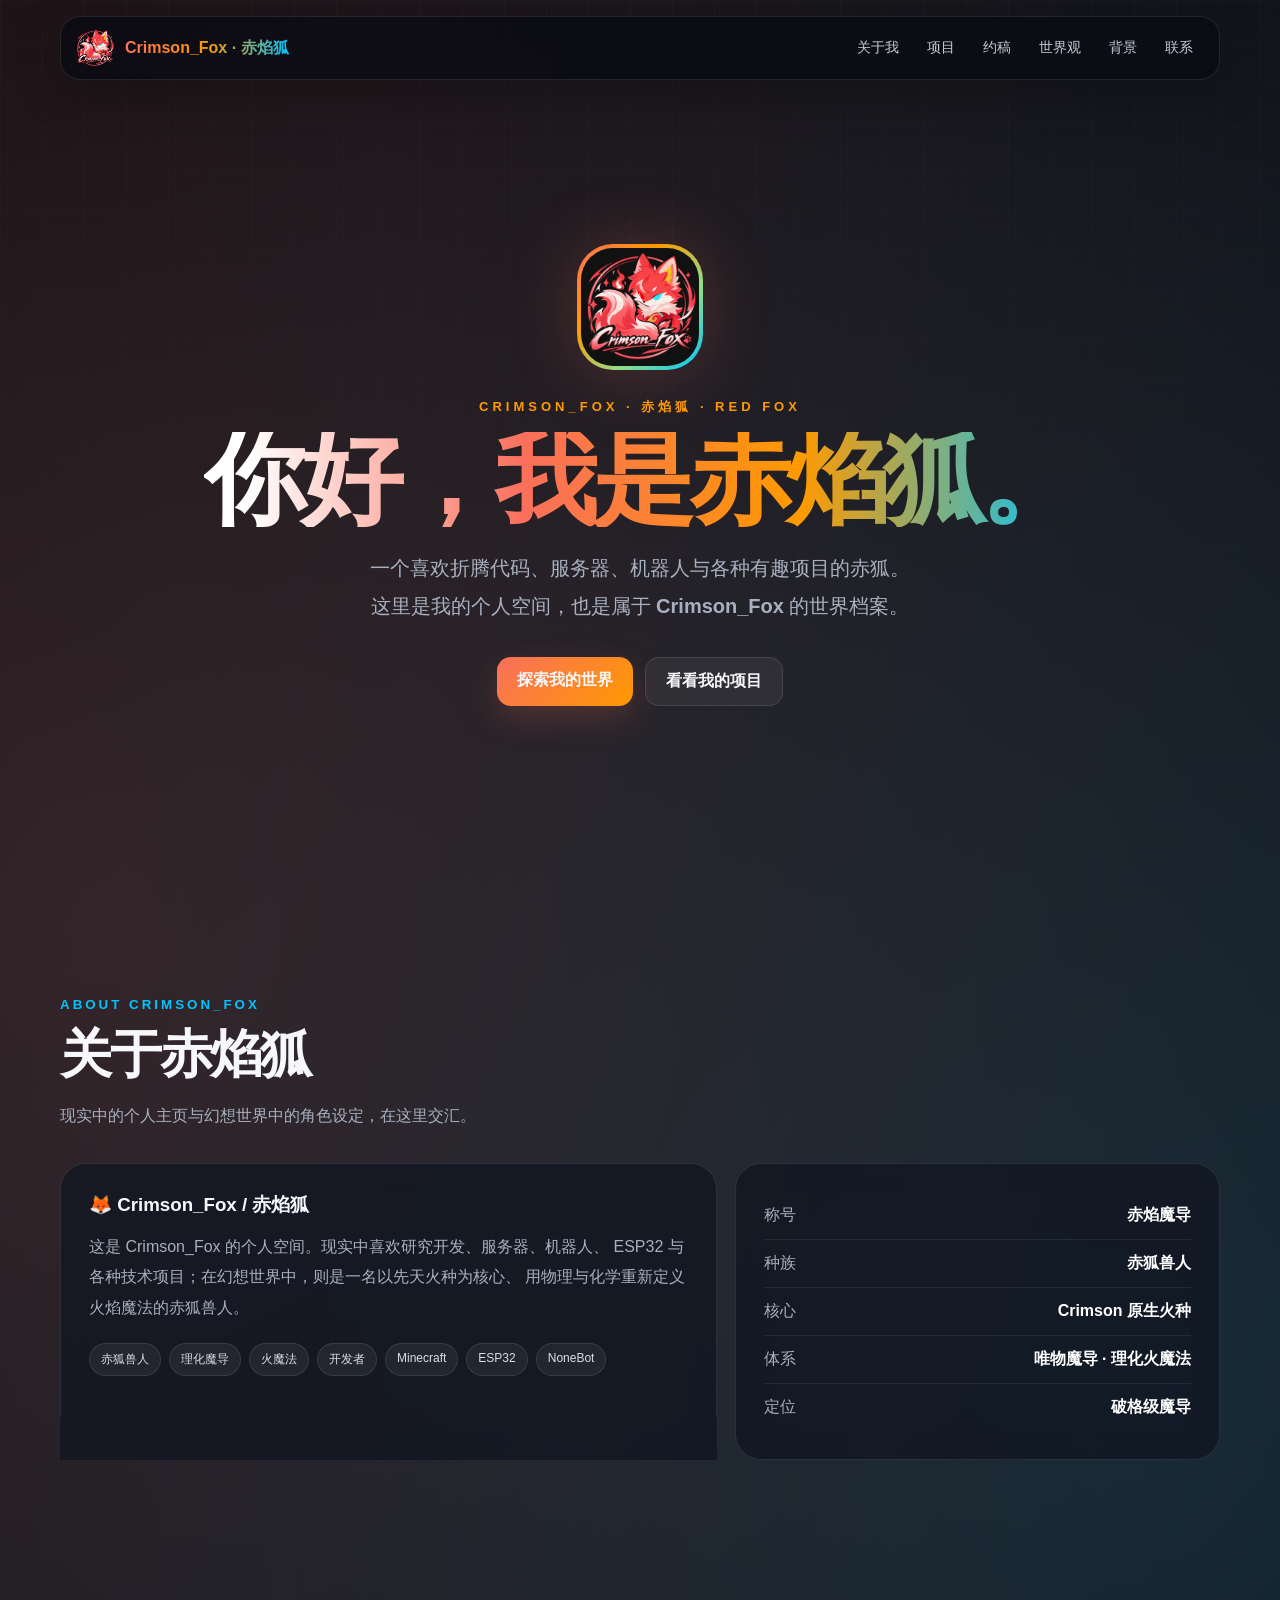
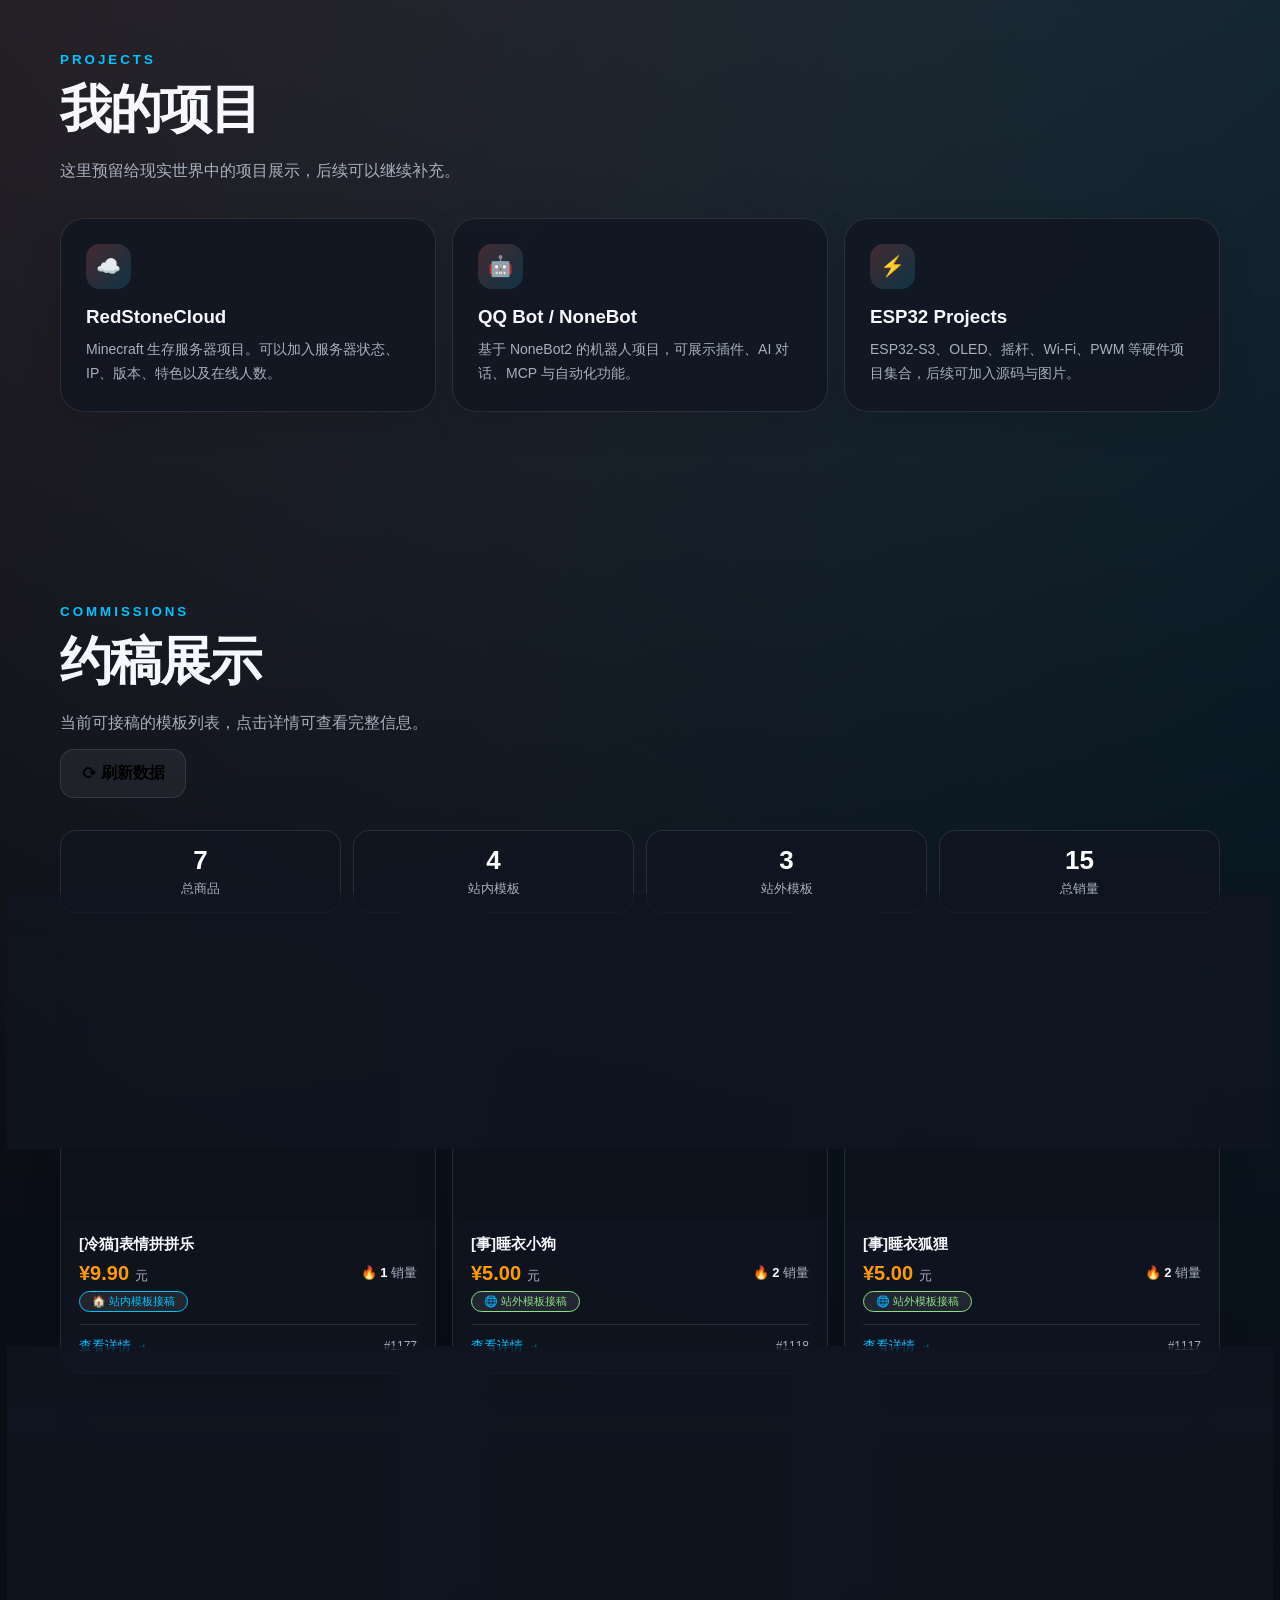
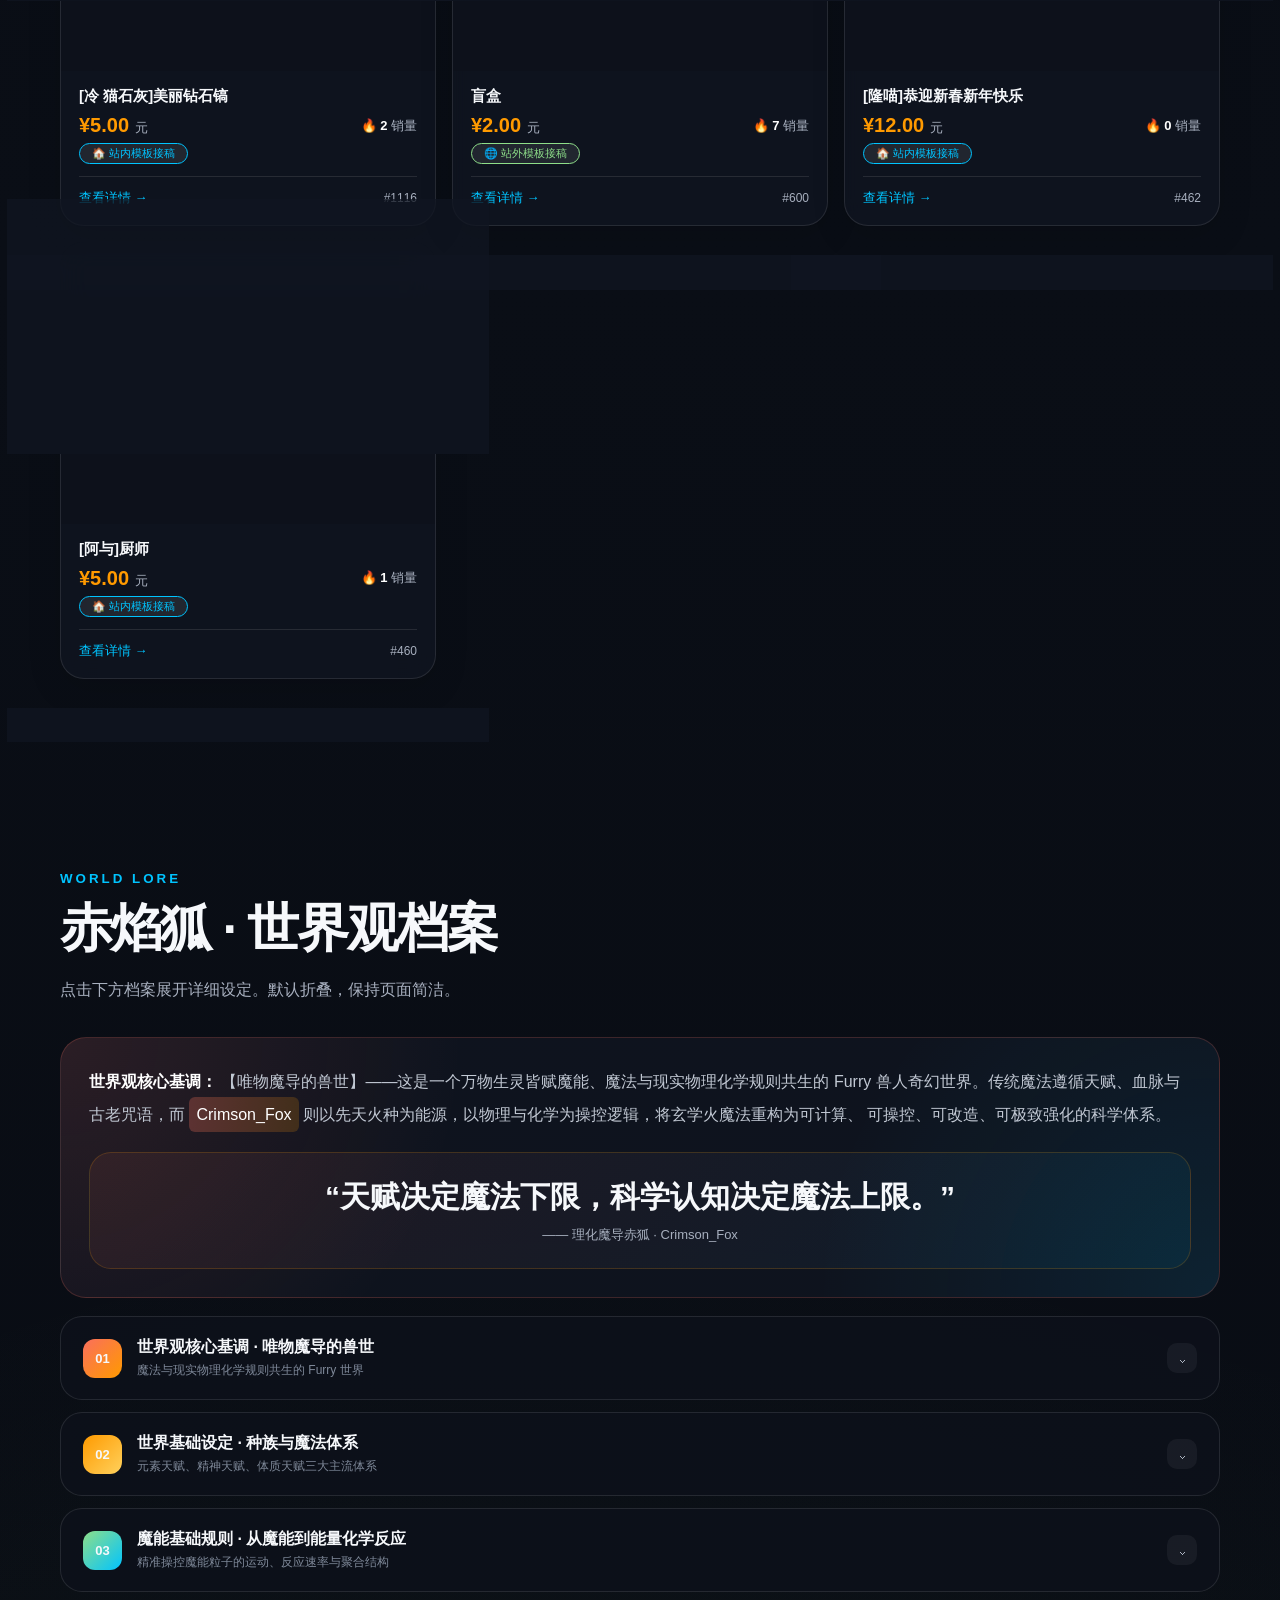
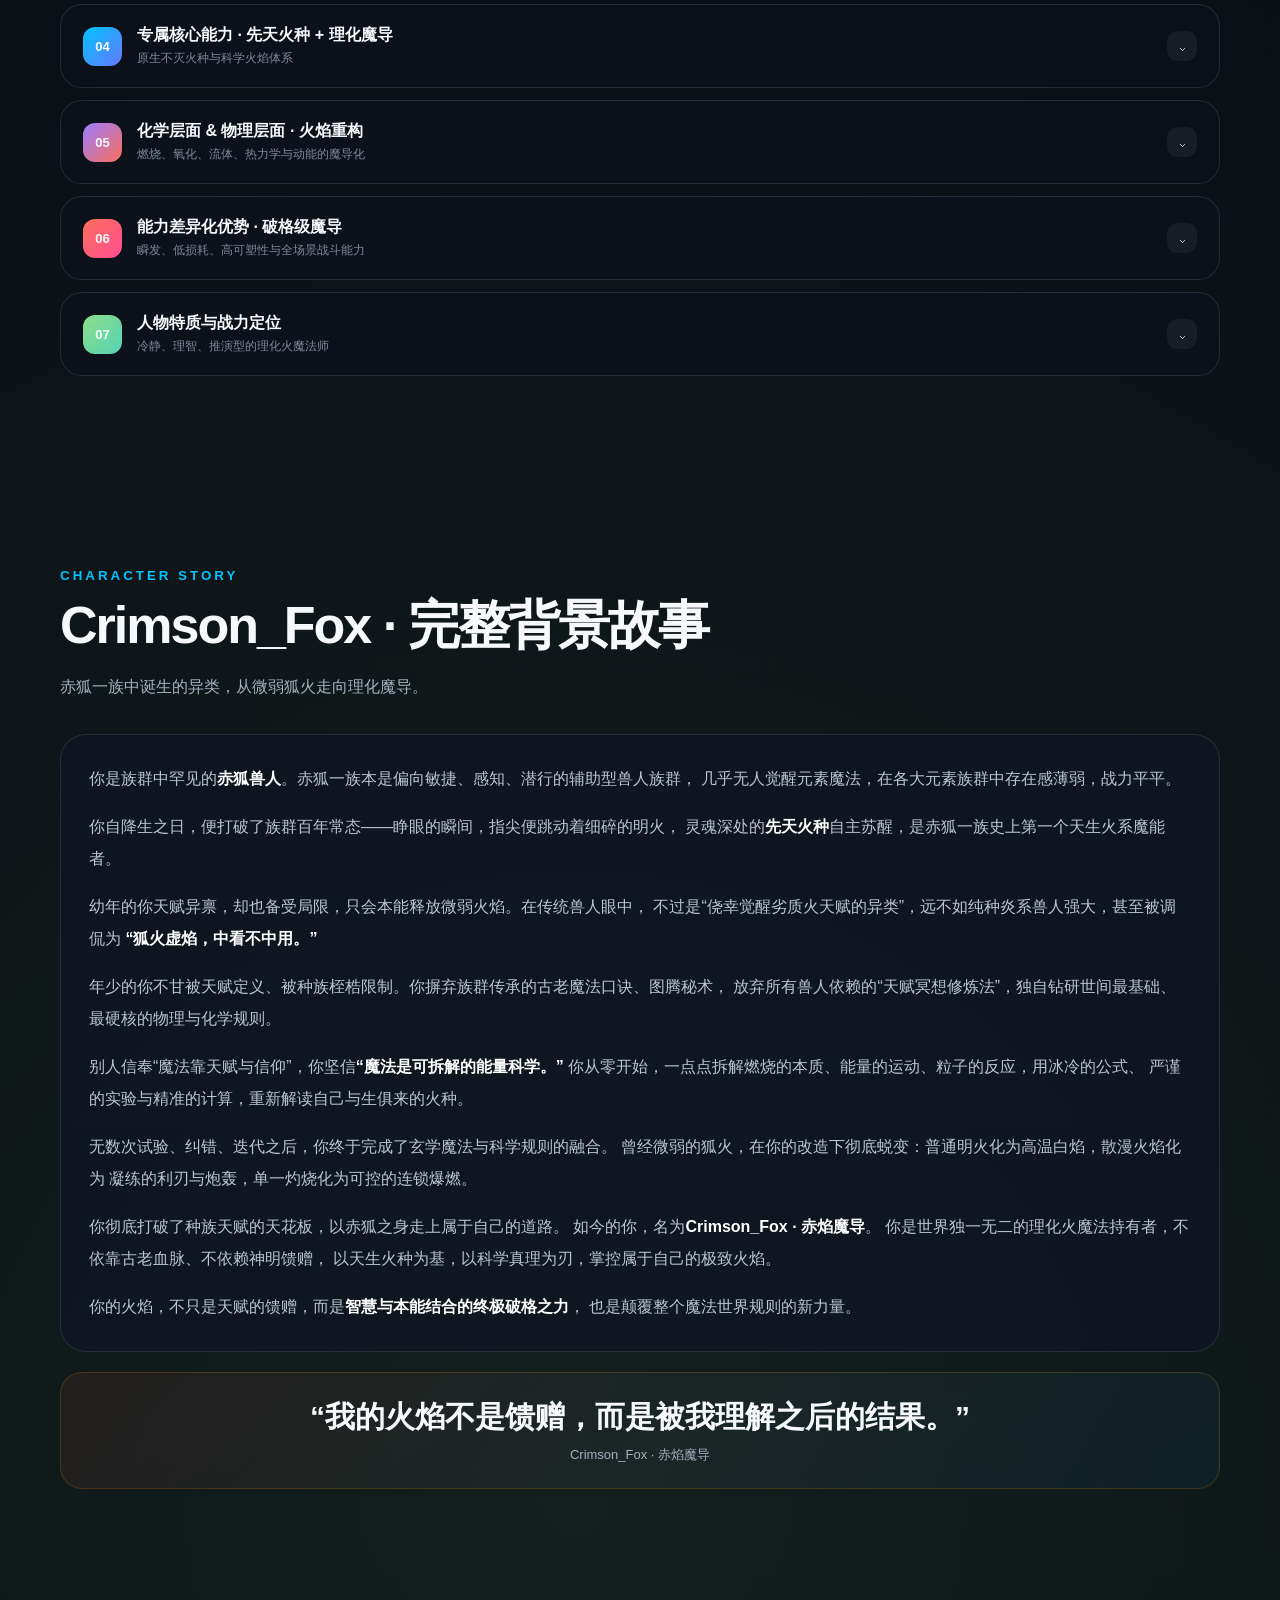
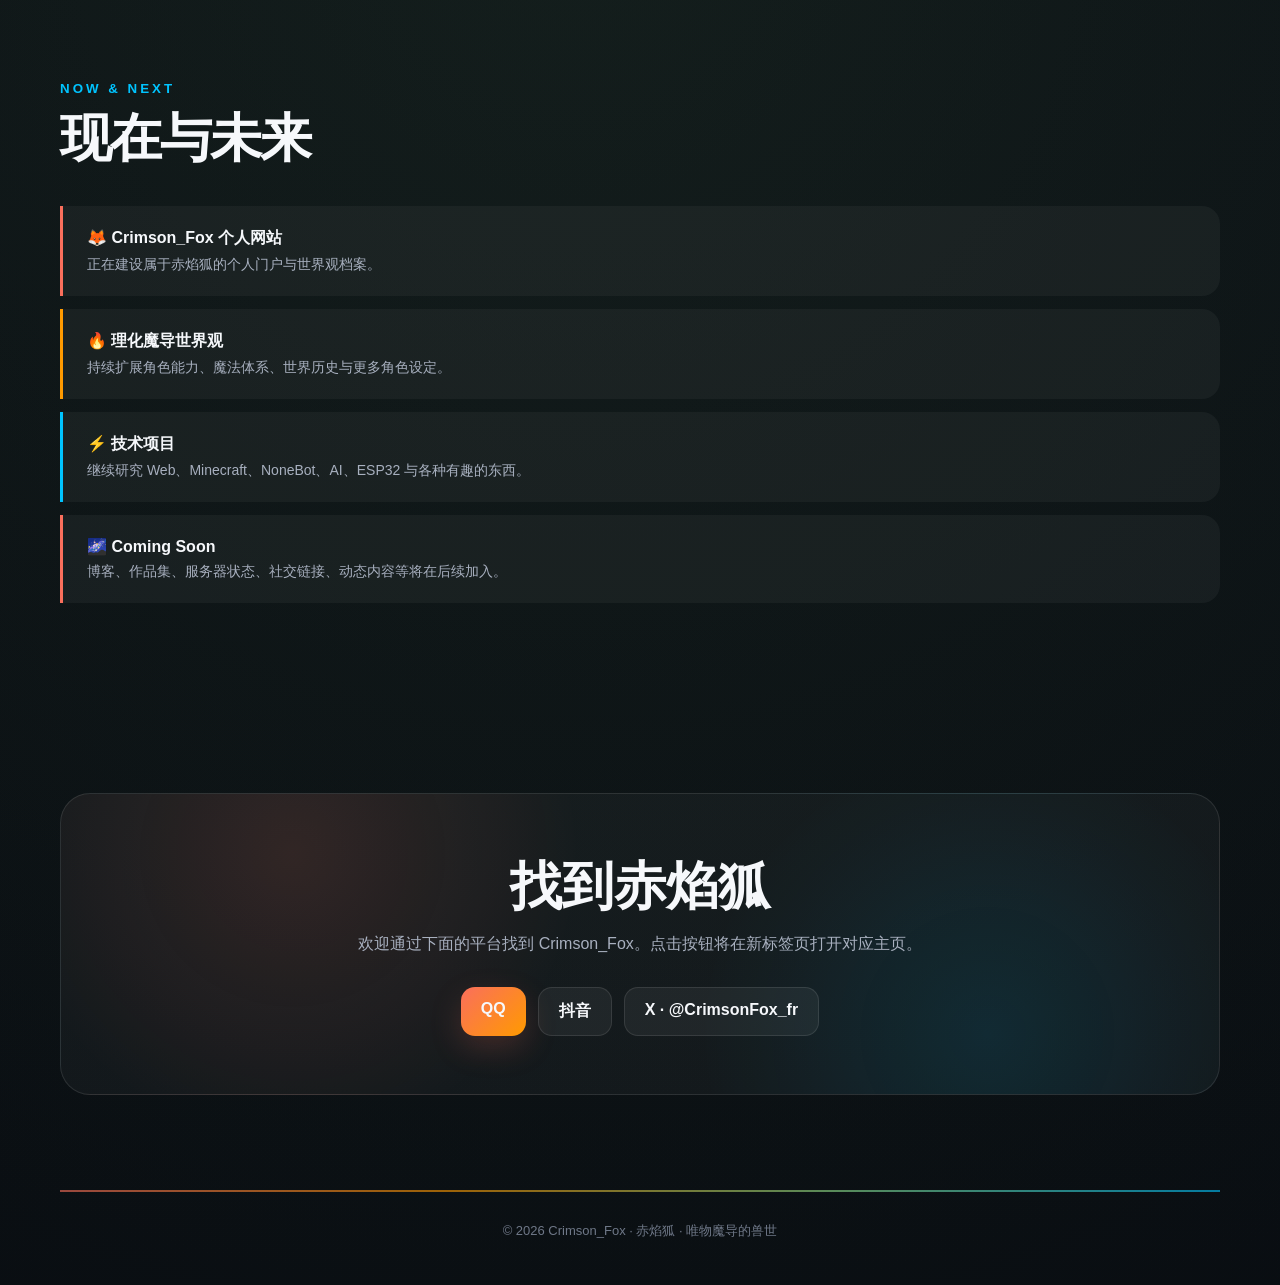
==== commit 0a28cd0a: "更新" ====
--- a/index.html
+++ b/index.html
@@ -274,6 +274,171 @@
 @keyframes rise{from{opacity:0;transform:translateY(25px)}to{opacity:1;transform:none}}
 @keyframes float{0%,100%{transform:translateY(0)}50%{transform:translateY(-7px)}}
 
+/* ===== 新增约稿展示样式 ===== */
+.stats-row {
+  display: grid;
+  grid-template-columns: repeat(auto-fit, minmax(120px,1fr));
+  gap: 12px;
+  margin-bottom: 24px;
+}
+.stat-card {
+  background: var(--card);
+  border: 1px solid var(--line);
+  border-radius: 16px;
+  padding: 14px 12px;
+  text-align: center;
+}
+.stat-card .num {
+  font-size: 26px;
+  font-weight: 800;
+  color: #fff;
+}
+.stat-card .label {
+  color: var(--muted);
+  font-size: 13px;
+  display: block;
+  margin-top: 4px;
+}
+
+.commission-card {
+  padding: 0 !important;
+  overflow: hidden;
+  display: flex;
+  flex-direction: column;
+}
+.commission-card .card-image {
+  width: 100%;
+  padding-top: 75%;
+  position: relative;
+  overflow: hidden;
+  background: var(--bg2);
+  flex-shrink: 0;
+}
+.commission-card .card-image img {
+  position: absolute;
+  top: 0; left: 0;
+  width: 100%; height: 100%;
+  object-fit: cover;
+  transition: transform 0.3s;
+}
+.commission-card:hover .card-image img {
+  transform: scale(1.04);
+}
+.commission-card .card-image .placeholder {
+  position: absolute;
+  inset: 0;
+  display: flex;
+  align-items: center;
+  justify-content: center;
+  font-size: 40px;
+  color: var(--muted);
+}
+.commission-card .card-body {
+  padding: 16px 18px 18px;
+  flex: 1;
+  display: flex;
+  flex-direction: column;
+}
+.commission-card .card-title {
+  font-weight: 700;
+  font-size: 15px;
+  margin-bottom: 4px;
+  color: var(--text);
+}
+.commission-card .card-meta {
+  display: flex;
+  justify-content: space-between;
+  align-items: center;
+  margin-top: 4px;
+  flex-wrap: wrap;
+  gap: 4px 8px;
+}
+.commission-card .card-price {
+  font-size: 20px;
+  font-weight: 700;
+  color: var(--orange);
+}
+.commission-card .card-price small {
+  font-size: 13px;
+  font-weight: 400;
+  color: var(--muted);
+}
+.commission-card .card-sold {
+  color: var(--muted);
+  font-size: 13px;
+}
+.commission-card .card-sold .num {
+  font-weight: 700;
+  color: #fff;
+}
+.commission-card .tag-badge {
+  display: inline-block;
+  background: rgba(255,255,255,0.08);
+  padding: 2px 12px;
+  border-radius: 999px;
+  font-size: 11px;
+  color: var(--text);
+  border: 1px solid var(--line);
+  margin-top: 6px;
+  align-self: flex-start;
+}
+.commission-card .tag-badge.inner {
+  border-color: var(--cyan);
+  color: var(--cyan);
+}
+.commission-card .tag-badge.outer {
+  border-color: var(--green);
+  color: var(--green);
+}
+.commission-card .card-footer {
+  margin-top: 12px;
+  padding-top: 12px;
+  border-top: 1px solid var(--line);
+  display: flex;
+  justify-content: space-between;
+  align-items: center;
+}
+.commission-card .detail-link {
+  color: var(--cyan);
+  font-weight: 500;
+  font-size: 13px;
+  transition: 0.2s;
+}
+.commission-card .detail-link:hover {
+  color: #fff;
+  gap: 4px;
+}
+.commission-card .card-id {
+  color: var(--muted);
+  font-size: 12px;
+}
+
+.loading-shimmer {
+  grid-column: 1 / -1;
+  text-align: center;
+  padding: 40px 20px;
+  color: var(--muted);
+}
+.loading-shimmer .spinner {
+  display: inline-block;
+  width: 40px;
+  height: 40px;
+  border: 4px solid var(--line);
+  border-top-color: var(--orange);
+  border-radius: 50%;
+  animation: spin 0.8s linear infinite;
+  margin-bottom: 12px;
+}
+@keyframes spin { to { transform: rotate(360deg); } }
+
+.empty-state {
+  grid-column: 1 / -1;
+  text-align: center;
+  padding: 60px 20px;
+  color: var(--muted);
+}
+.empty-state .emoji { font-size: 48px; display: block; margin-bottom: 12px; }
+
 @media(max-width:820px){
   .nav-links{display:none}
   .grid{grid-template-columns:1fr}
@@ -281,6 +446,7 @@
   .section{padding:68px 0}
   h1{letter-spacing:-3px}
   .lore-body{padding:0 20px 23px 20px}
+  .stats-row{grid-template-columns:repeat(2,1fr)}
 }
 @media(max-width:520px){
   .nav{top:9px}
@@ -290,6 +456,8 @@
   .avatar{width:105px;height:105px}
   .lore summary{padding:17px}
   .lore-title span{display:none}
+  .commission-card .card-title{font-size:14px}
+  .commission-card .card-price{font-size:18px}
 }
 </style>
 </head>
@@ -304,6 +472,7 @@
   <div class="nav-links">
     <a href="#about">关于我</a>
     <a href="#projects">项目</a>
+    <a href="#commissions">约稿</a>
     <a href="#lore">世界观</a>
     <a href="#story">背景</a>
     <a href="#contact">联系</a>
@@ -390,6 +559,19 @@
       <p>ESP32-S3、OLED、摇杆、Wi-Fi、PWM 等硬件项目集合，后续可加入源码与图片。</p>
     </article>
   </div>
+</section>
+
+<!-- ===== 新增约稿展示板块 ===== -->
+<section class="section" id="commissions">
+  <div class="section-head">
+    <small>COMMISSIONS</small>
+    <h2>约稿展示</h2>
+    <p>当前可接稿的模板列表，点击详情可查看完整信息。</p>
+    <button id="refreshCommissions" class="btn" style="margin-top:12px;">⟳ 刷新数据</button>
+  </div>
+
+  <div id="commissionStats" class="stats-row"></div>
+  <div id="commissionGrid" class="grid"></div>
 </section>
 
 <section class="section" id="lore">
@@ -694,5 +876,198 @@
 <div class="gradient-line"></div>
 <footer>© 2026 Crimson_Fox · 赤焰狐 · 唯物魔导的兽世</footer>
 
+<script>
+// ============================================================
+// 约稿展示 JavaScript
+// ============================================================
+
+// 示例数据（来自 curl 请求的 JSON，作为 API 不可用时的后备）
+const FALLBACK_DATA = {
+  "uid": "782552637",
+  "countRaw": 7,
+  "countUnique": 7,
+  "data": [
+    {
+      "id": 1177,
+      "title": "[冷猫]表情拼拼乐",
+      "price": "9.90 元",
+      "sold": 1,
+      "tag": "站内模板接稿",
+      "preview_img": "https://uc.qimeng.fun/module_page/page_jiegao/seller/threads_manage/ajax/getPIC.php?user=782552637&id=1177&img=1",
+      "detail_url": "https://uc.qimeng.fun/module_page/page_jiegao/detail.php?id=1177"
+    },
+    {
+      "id": 1118,
+      "title": "[事]睡衣小狗",
+      "price": "5.00 元",
+      "sold": 2,
+      "tag": "站外模板接稿",
+      "preview_img": "https://uc.qimeng.fun/module_page/page_jiegao/seller/threads_manage/ajax/getPIC.php?user=782552637&id=1118&img=1",
+      "detail_url": "https://uc.qimeng.fun/module_page/page_jiegao/detail.php?id=1118"
+    },
+    {
+      "id": 1117,
+      "title": "[事]睡衣狐狸",
+      "price": "5.00 元",
+      "sold": 2,
+      "tag": "站外模板接稿",
+      "preview_img": "https://uc.qimeng.fun/module_page/page_jiegao/seller/threads_manage/ajax/getPIC.php?user=782552637&id=1117&img=1",
+      "detail_url": "https://uc.qimeng.fun/module_page/page_jiegao/detail.php?id=1117"
+    },
+    {
+      "id": 1116,
+      "title": "[冷 猫石灰]美丽钻石镐",
+      "price": "5.00 元",
+      "sold": 2,
+      "tag": "站内模板接稿",
+      "preview_img": "https://uc.qimeng.fun/module_page/page_jiegao/seller/threads_manage/ajax/getPIC.php?user=782552637&id=1116&img=1",
+      "detail_url": "https://uc.qimeng.fun/module_page/page_jiegao/detail.php?id=1116"
+    },
+    {
+      "id": 600,
+      "title": "盲盒",
+      "price": "2.00 元",
+      "sold": 7,
+      "tag": "站外模板接稿",
+      "preview_img": "https://uc.qimeng.fun/module_page/page_jiegao/seller/threads_manage/ajax/getPIC.php?user=782552637&id=600&img=1",
+      "detail_url": "https://uc.qimeng.fun/module_page/page_jiegao/detail.php?id=600"
+    },
+    {
+      "id": 462,
+      "title": "[隆喵]恭迎新春新年快乐",
+      "price": "12.00 元",
+      "sold": 0,
+      "tag": "站内模板接稿",
+      "preview_img": "https://uc.qimeng.fun/module_page/page_jiegao/seller/threads_manage/ajax/getPIC.php?user=782552637&id=462&img=1",
+      "detail_url": "https://uc.qimeng.fun/module_page/page_jiegao/detail.php?id=462"
+    },
+    {
+      "id": 460,
+      "title": "[阿与]厨师",
+      "price": "5.00 元",
+      "sold": 1,
+      "tag": "站内模板接稿",
+      "preview_img": "https://uc.qimeng.fun/module_page/page_jiegao/seller/threads_manage/ajax/getPIC.php?user=782552637&id=460&img=1",
+      "detail_url": "https://uc.qimeng.fun/module_page/page_jiegao/detail.php?id=460"
+    }
+  ]
+};
+
+// DOM 引用
+const statsEl = document.getElementById('commissionStats');
+const gridEl = document.getElementById('commissionGrid');
+const refreshBtn = document.getElementById('refreshCommissions');
+
+// 工具：转义 HTML
+function escapeHtml(text) {
+  const div = document.createElement('div');
+  div.textContent = text;
+  return div.innerHTML;
+}
+
+// 渲染统计和商品列表
+function renderCommissions(data) {
+  const items = data.data || [];
+  const total = items.length;
+  const inner = items.filter(it => it.tag === '站内模板接稿').length;
+  const outer = items.filter(it => it.tag === '站外模板接稿').length;
+  const soldTotal = items.reduce((sum, it) => sum + (it.sold || 0), 0);
+  const uid = data.uid || '--';
+
+  // 统计卡片
+  statsEl.innerHTML = `
+    <div class="stat-card"><span class="num">${total}</span><span class="label">总商品</span></div>
+    <div class="stat-card"><span class="num">${inner}</span><span class="label">站内模板</span></div>
+    <div class="stat-card"><span class="num">${outer}</span><span class="label">站外模板</span></div>
+    <div class="stat-card"><span class="num">${soldTotal}</span><span class="label">总销量</span></div>
+  `;
+
+  // 商品网格
+  if (!items.length) {
+    gridEl.innerHTML = `<div class="empty-state"><span class="emoji">📭</span><h3>暂无商品</h3><p>当前没有可展示的约稿商品</p></div>`;
+    return;
+  }
+
+  let html = '';
+  for (const item of items) {
+    const isInner = item.tag === '站内模板接稿';
+    const tagClass = isInner ? 'inner' : 'outer';
+    const priceClean = item.price.replace(/元/g, '').trim();
+    const soldNum = item.sold || 0;
+    const imgSrc = item.preview_img || '';
+
+    html += `
+      <div class="card commission-card">
+        <div class="card-image">
+          <img src="${escapeHtml(imgSrc)}" alt="${escapeHtml(item.title)}" loading="lazy"
+               onerror="this.style.display='none';this.nextElementSibling.style.display='flex';" />
+          <div class="placeholder" style="display:none;">🖼️</div>
+        </div>
+        <div class="card-body">
+          <div class="card-title">${escapeHtml(item.title)}</div>
+          <div class="card-meta">
+            <span class="card-price">¥${escapeHtml(priceClean)} <small>元</small></span>
+            <span class="card-sold">🔥 <span class="num">${soldNum}</span> 销量</span>
+          </div>
+          <span class="tag-badge ${tagClass}">${isInner ? '🏠' : '🌐'} ${escapeHtml(item.tag)}</span>
+          <div class="card-footer">
+            <a href="${escapeHtml(item.detail_url)}" target="_blank" class="detail-link">查看详情 →</a>
+            <span class="card-id">#${item.id}</span>
+          </div>
+        </div>
+      </div>
+    `;
+  }
+  gridEl.innerHTML = html;
+}
+
+// 加载数据（优先 API，失败则 fallback）
+async function loadCommissions(showLoading = true) {
+  if (showLoading) {
+    gridEl.innerHTML = `
+      <div class="loading-shimmer">
+        <div class="spinner"></div>
+        <p>⏳ 加载约稿数据…</p>
+      </div>
+    `;
+    statsEl.innerHTML = '';
+  }
+
+  refreshBtn.disabled = true;
+  refreshBtn.style.opacity = '0.6';
+
+  try {
+    const response = await fetch('https://getcommissionlist.redsc.cn/?refresh=1', {
+      method: 'GET',
+      headers: { 'Accept': 'application/json' }
+    });
+    if (!response.ok) throw new Error(`HTTP ${response.status}`);
+    const json = await response.json();
+    if (json && typeof json === 'object' && json.data && Array.isArray(json.data)) {
+      renderCommissions(json);
+      // 可选：显示成功提示（使用 console 或简单提示）
+    } else {
+      throw new Error('数据格式异常');
+    }
+  } catch (err) {
+    console.warn('[API 请求失败] 使用内置示例数据:', err.message);
+    renderCommissions(FALLBACK_DATA);
+  } finally {
+    refreshBtn.disabled = false;
+    refreshBtn.style.opacity = '1';
+  }
+}
+
+// 页面加载时自动获取
+window.addEventListener('DOMContentLoaded', () => {
+  loadCommissions(true);
+});
+
+// 刷新按钮
+refreshBtn.addEventListener('click', () => {
+  loadCommissions(true);
+});
+</script>
+
 </body>
 </html>
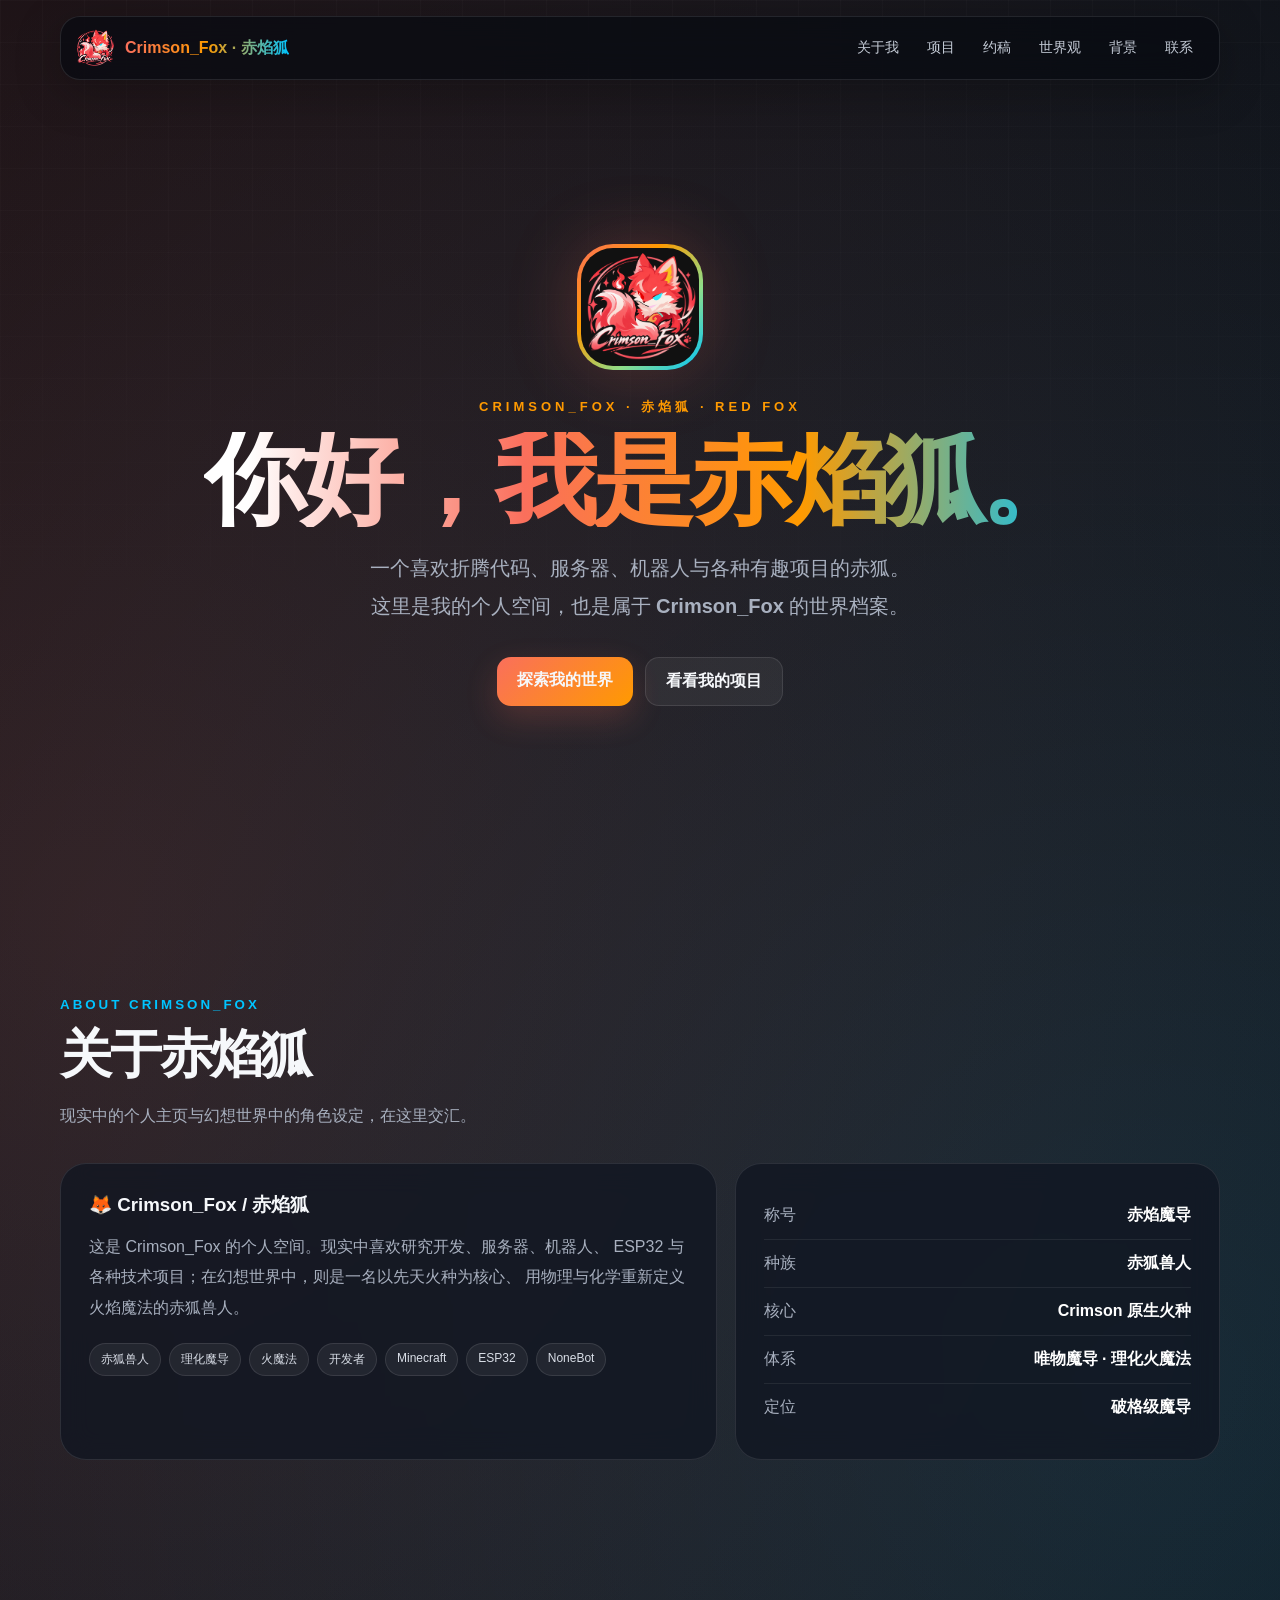
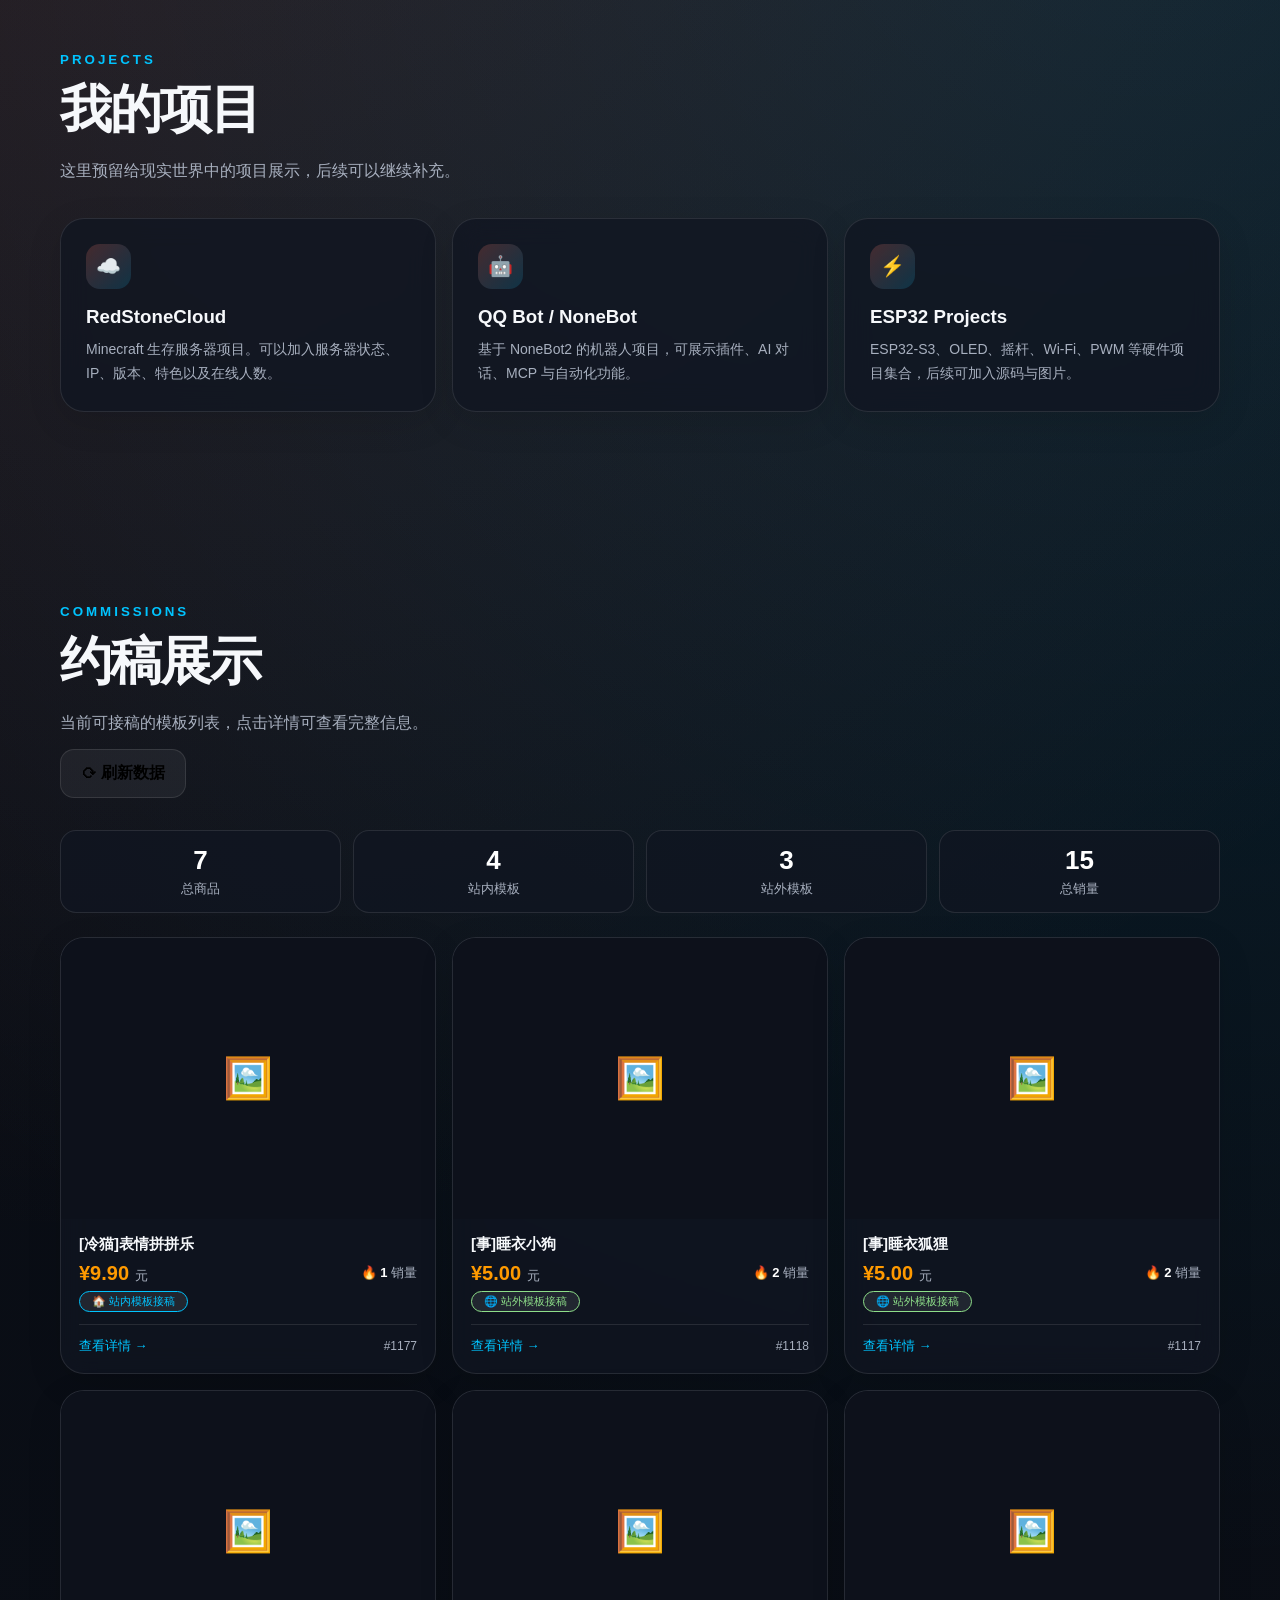
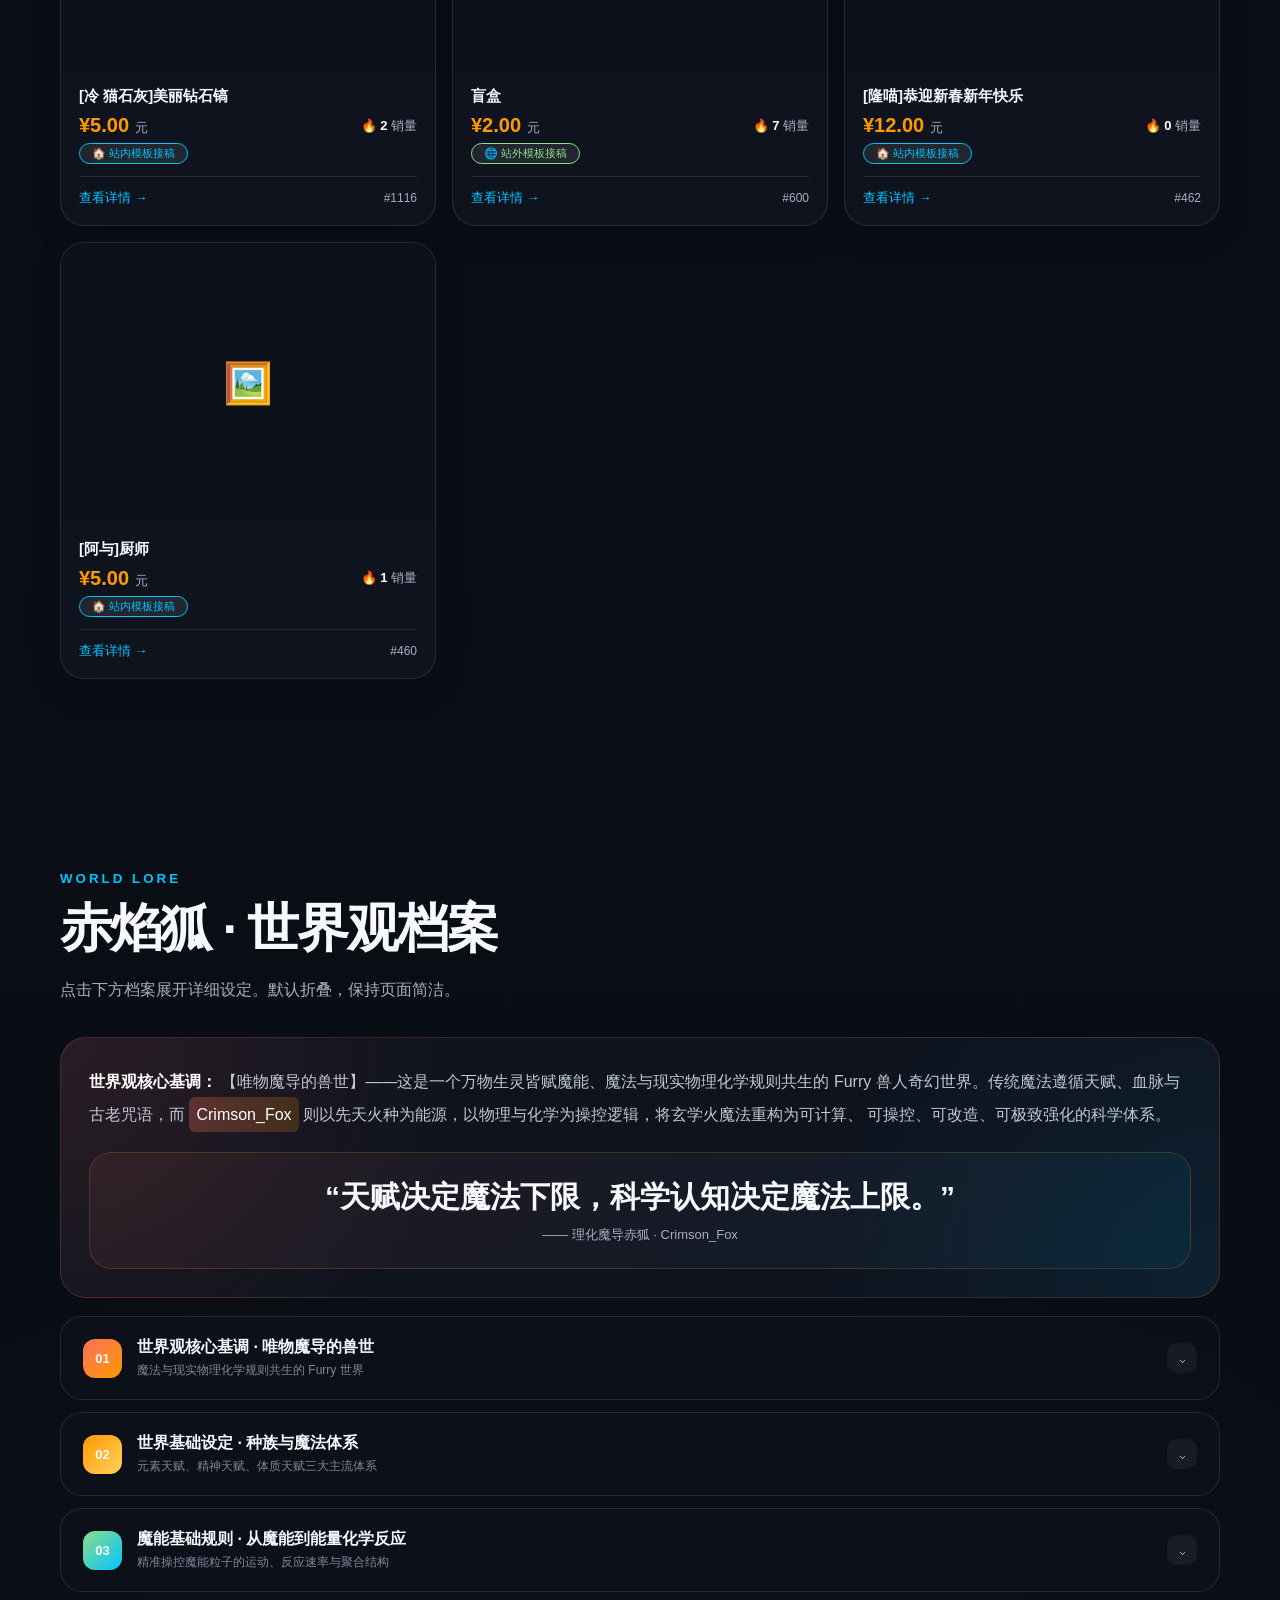
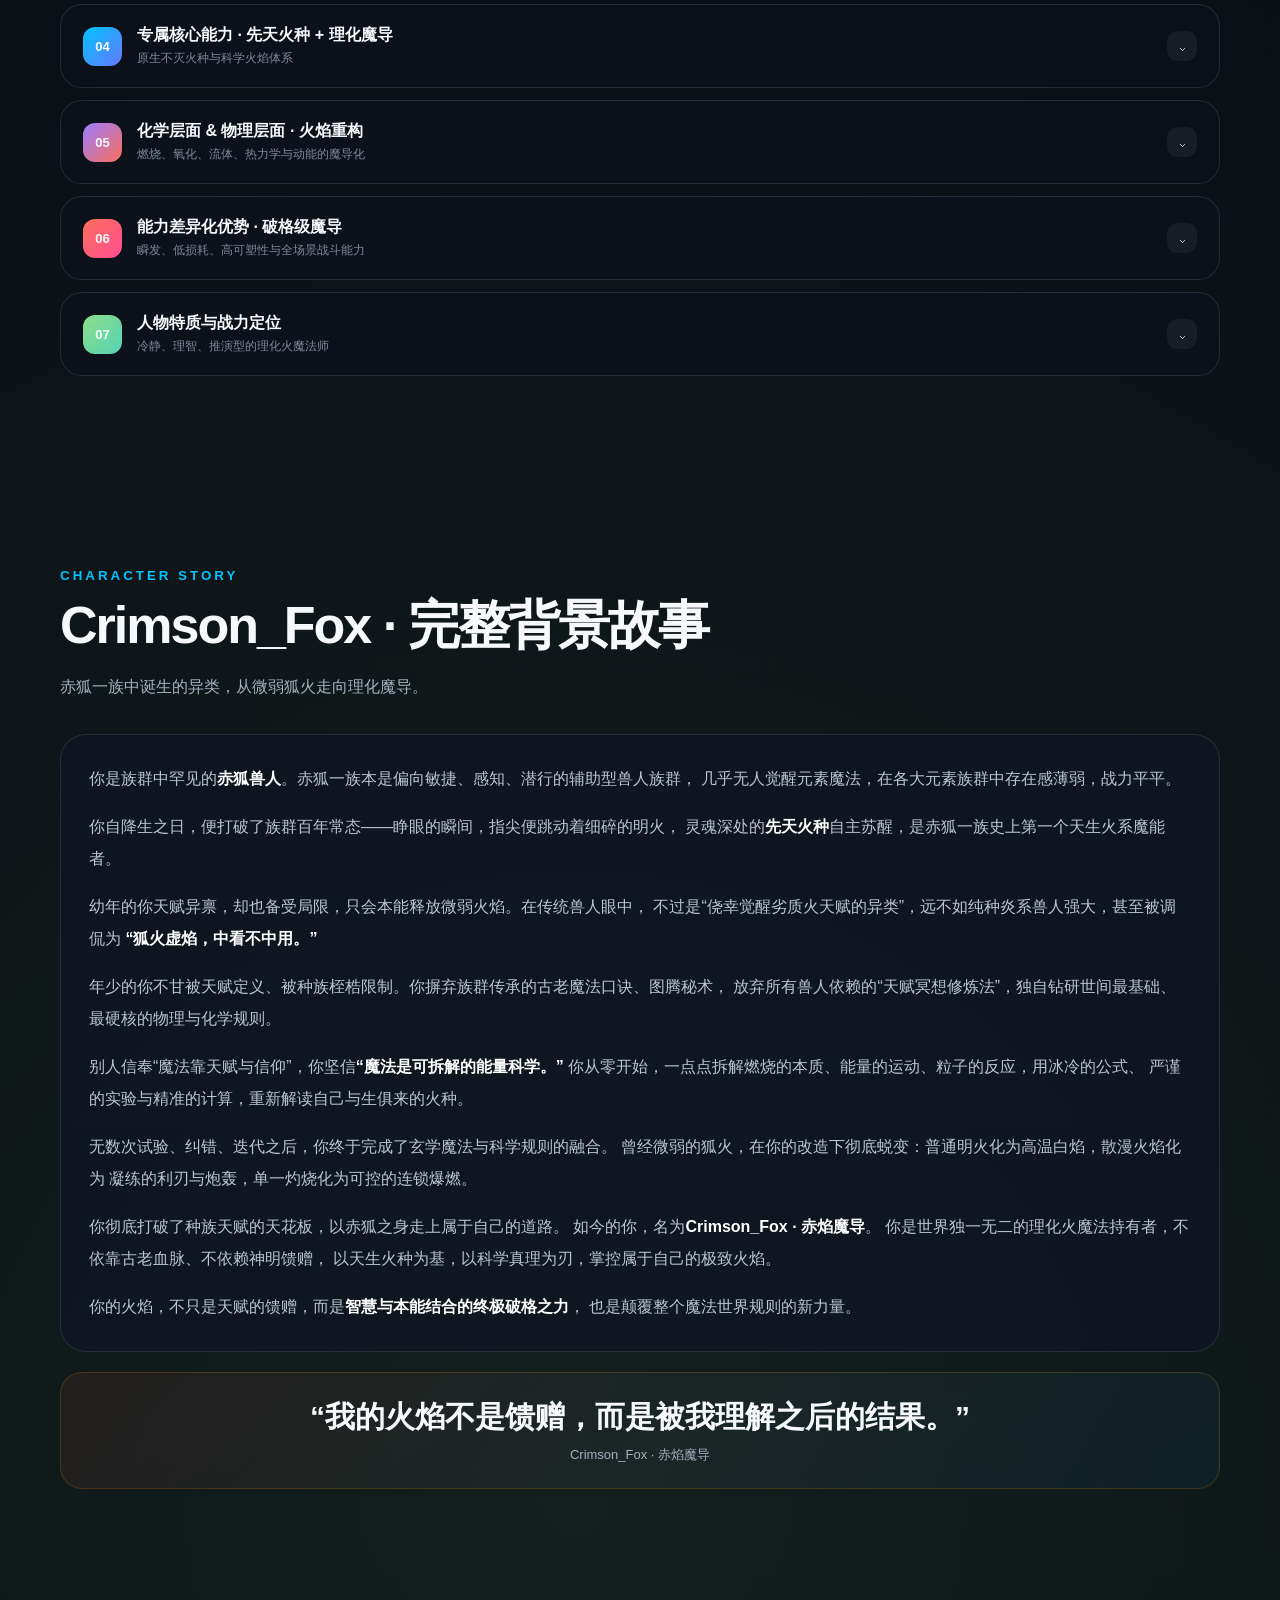
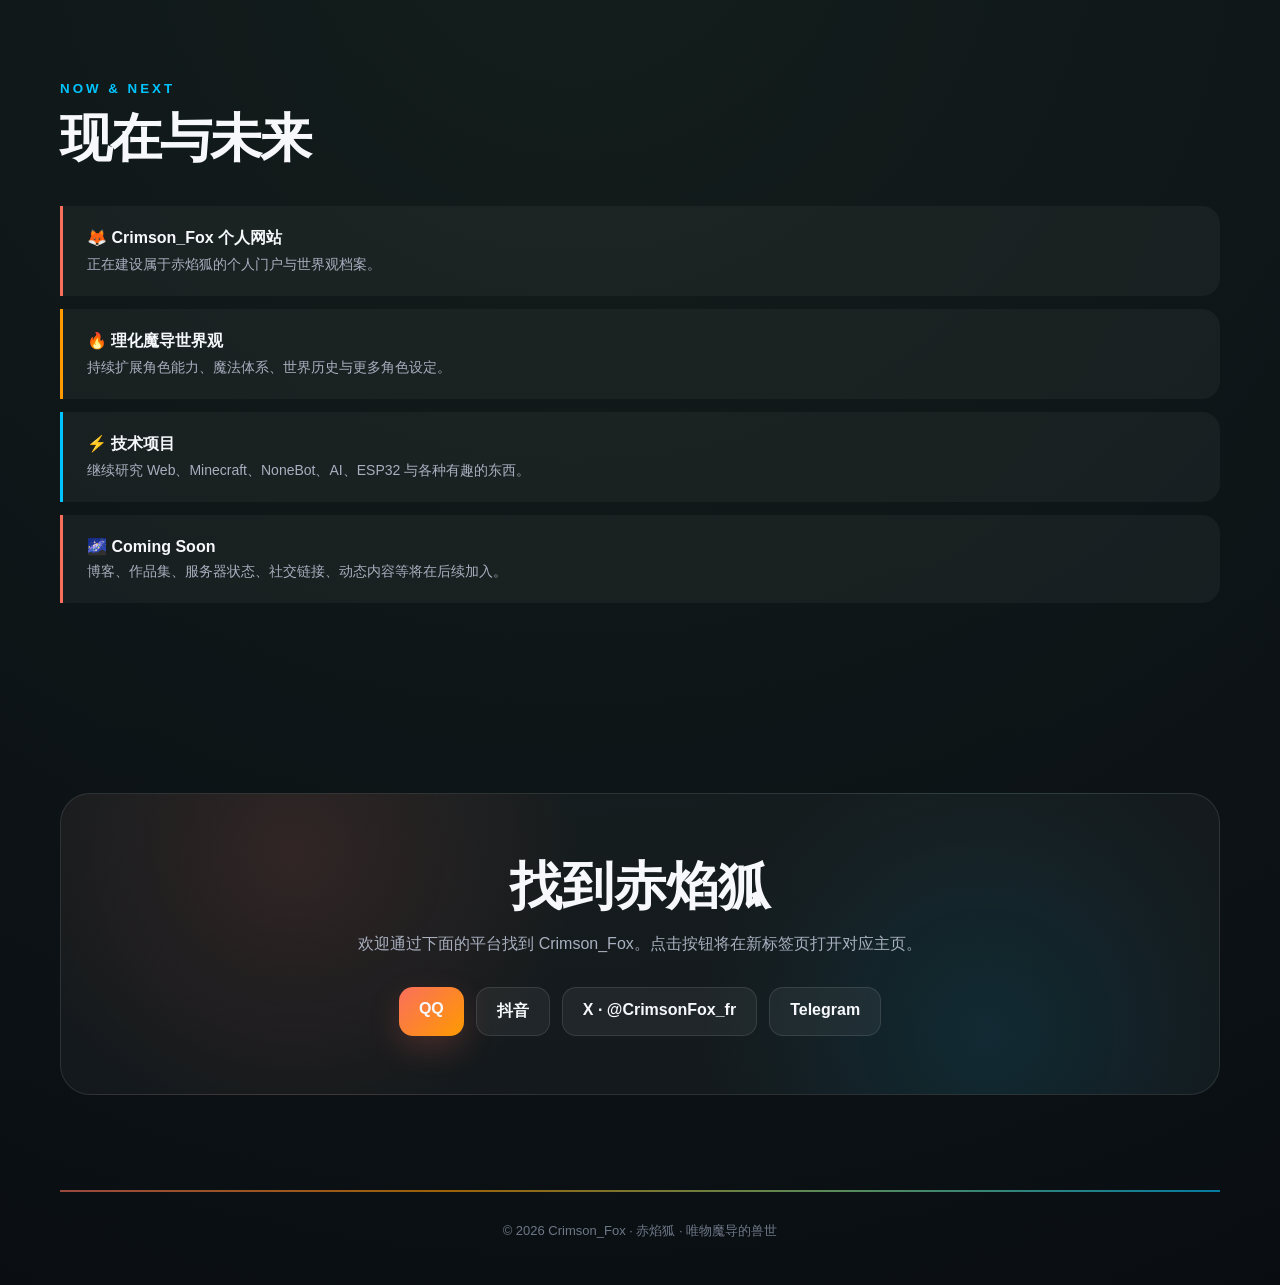
==== commit 876b2664: "Add Telegram link to actions section in index.html add telegram" ====
--- a/index.html
+++ b/index.html
@@ -867,6 +867,7 @@
       <a class="btn primary" href="https://qm.qq.com/q/SmkZwx4cAC" target="_blank" rel="noopener noreferrer">QQ</a>
       <a class="btn" href="https://v.douyin.com/IFkHCyQBw5U/" target="_blank" rel="noopener noreferrer">抖音</a>
       <a class="btn" href="https://x.com/CrimsonFox_fr" target="_blank" rel="noopener noreferrer">X · @CrimsonFox_fr</a>
+      <a class="btn" href="https://t.me/+WB_IlTwOdcliY2I1" target="_blank" rel="noopener noreferrer">Telegram</a>
     </div>
   </div>
 </section>
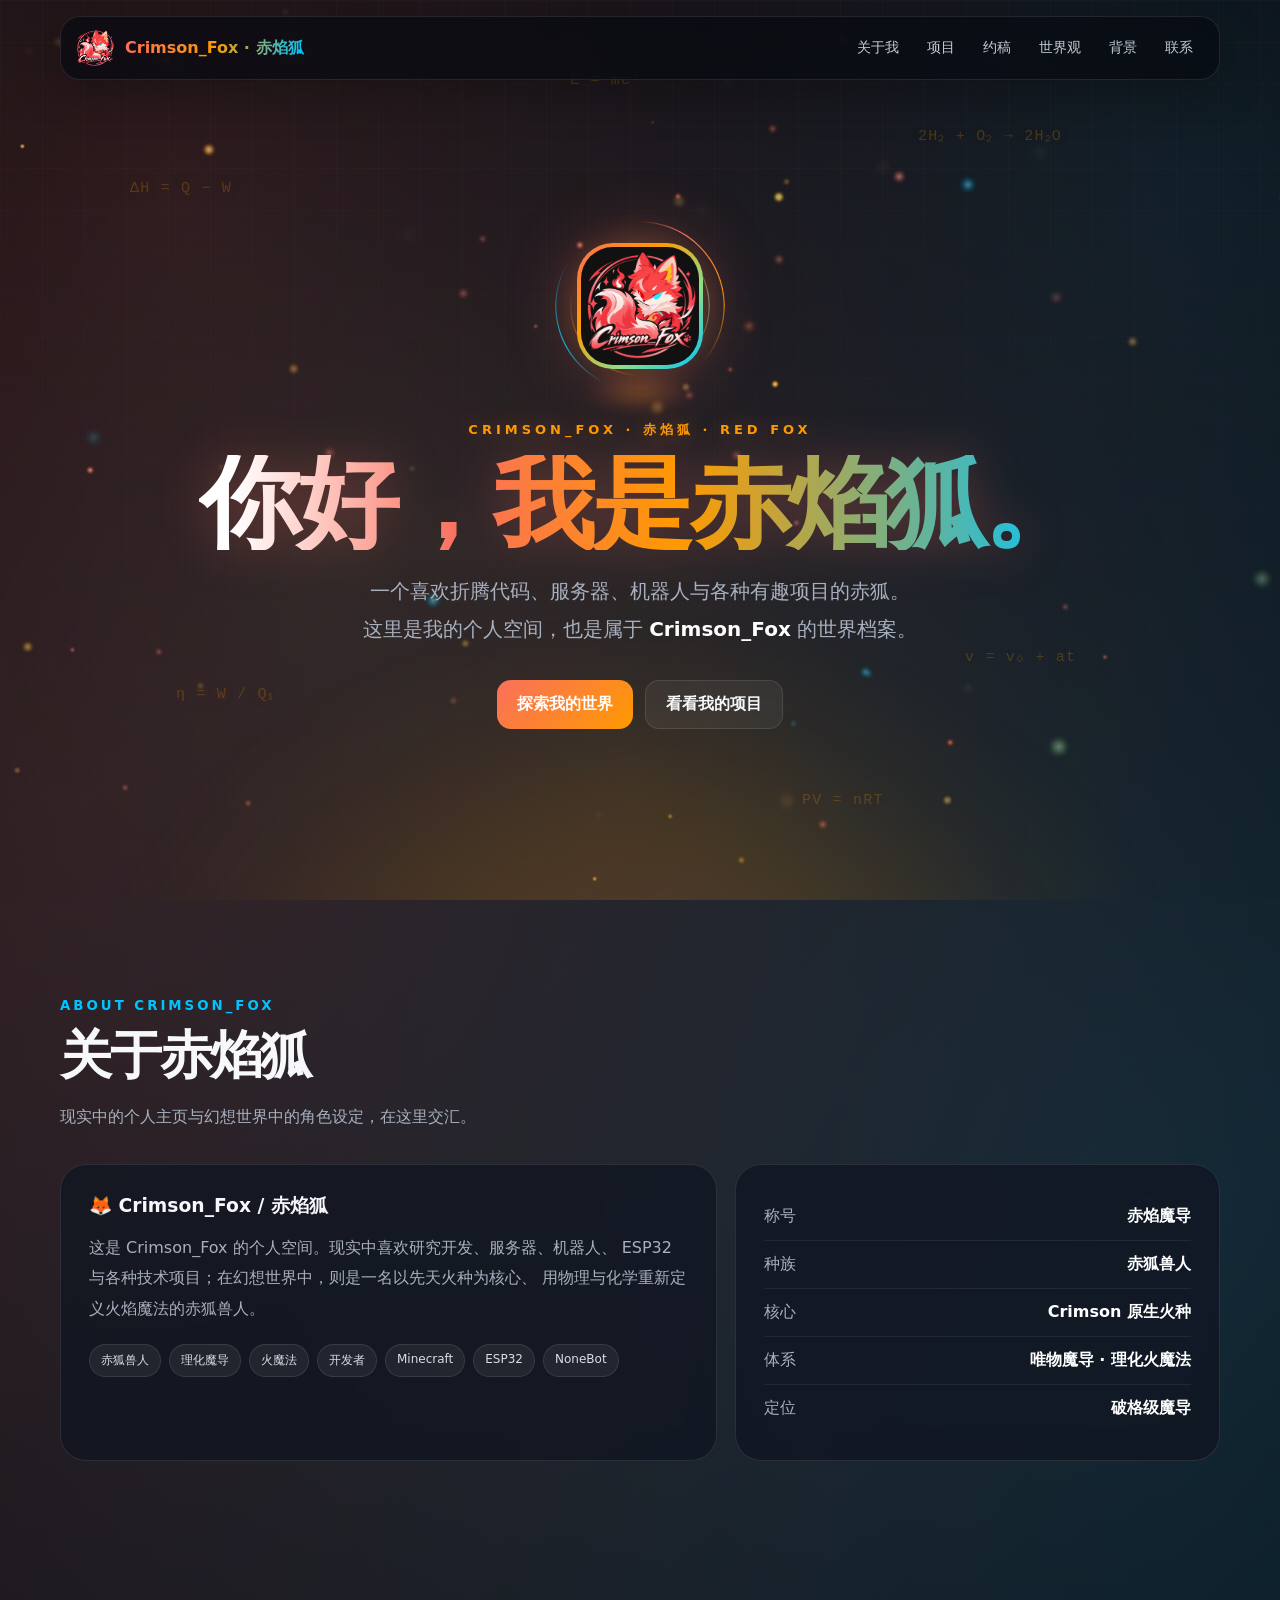
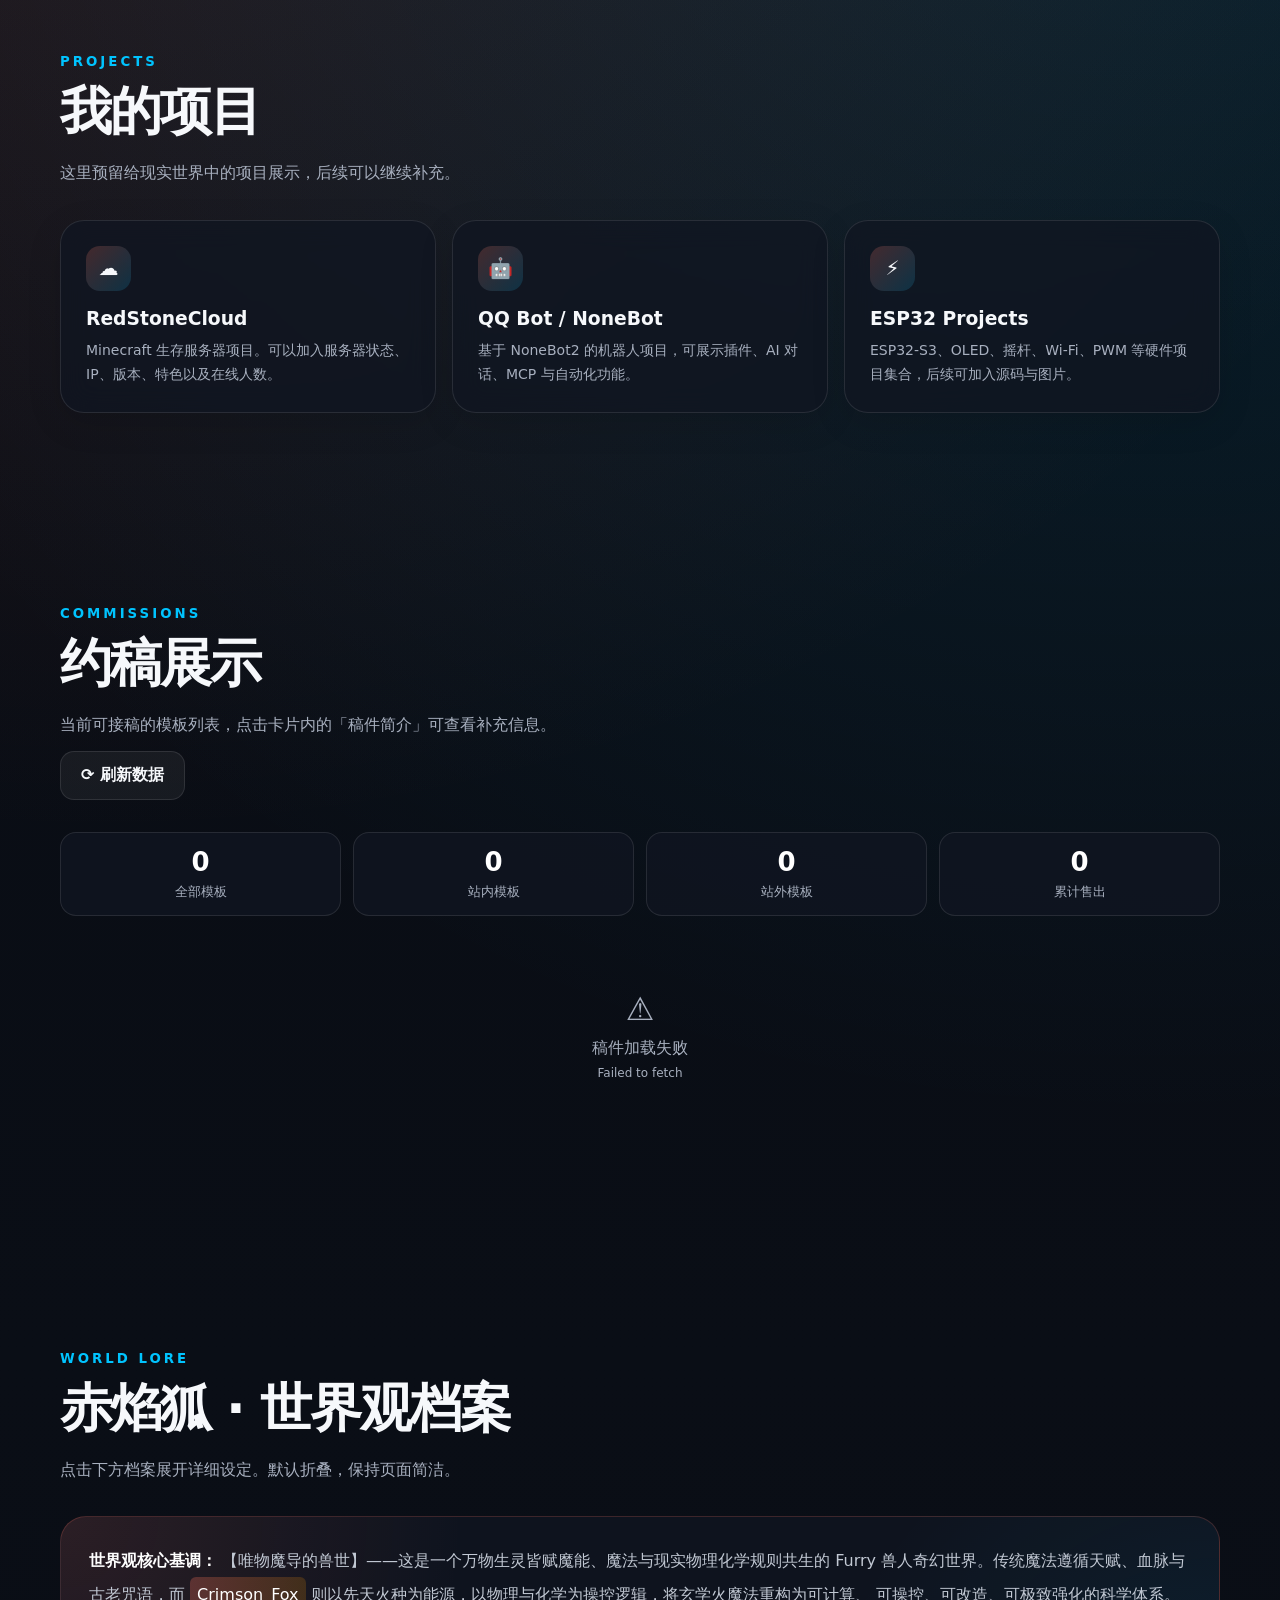
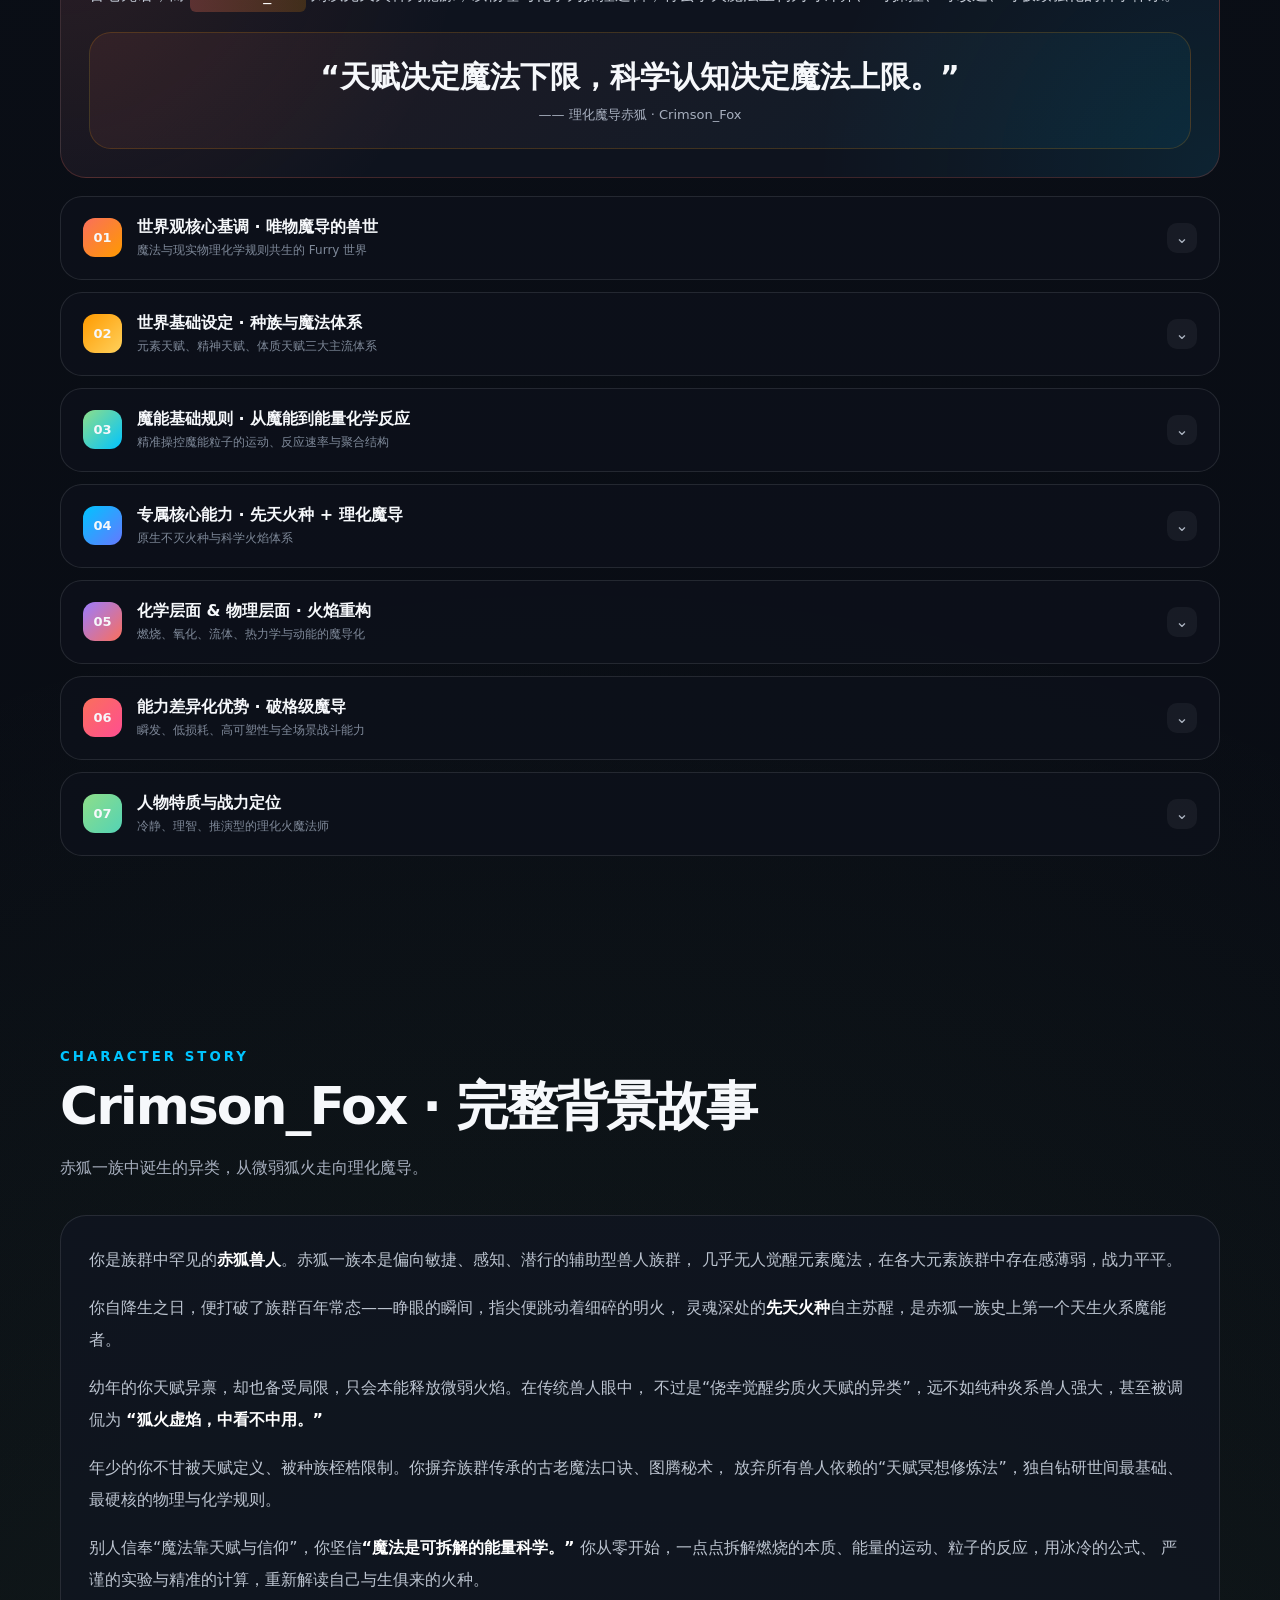
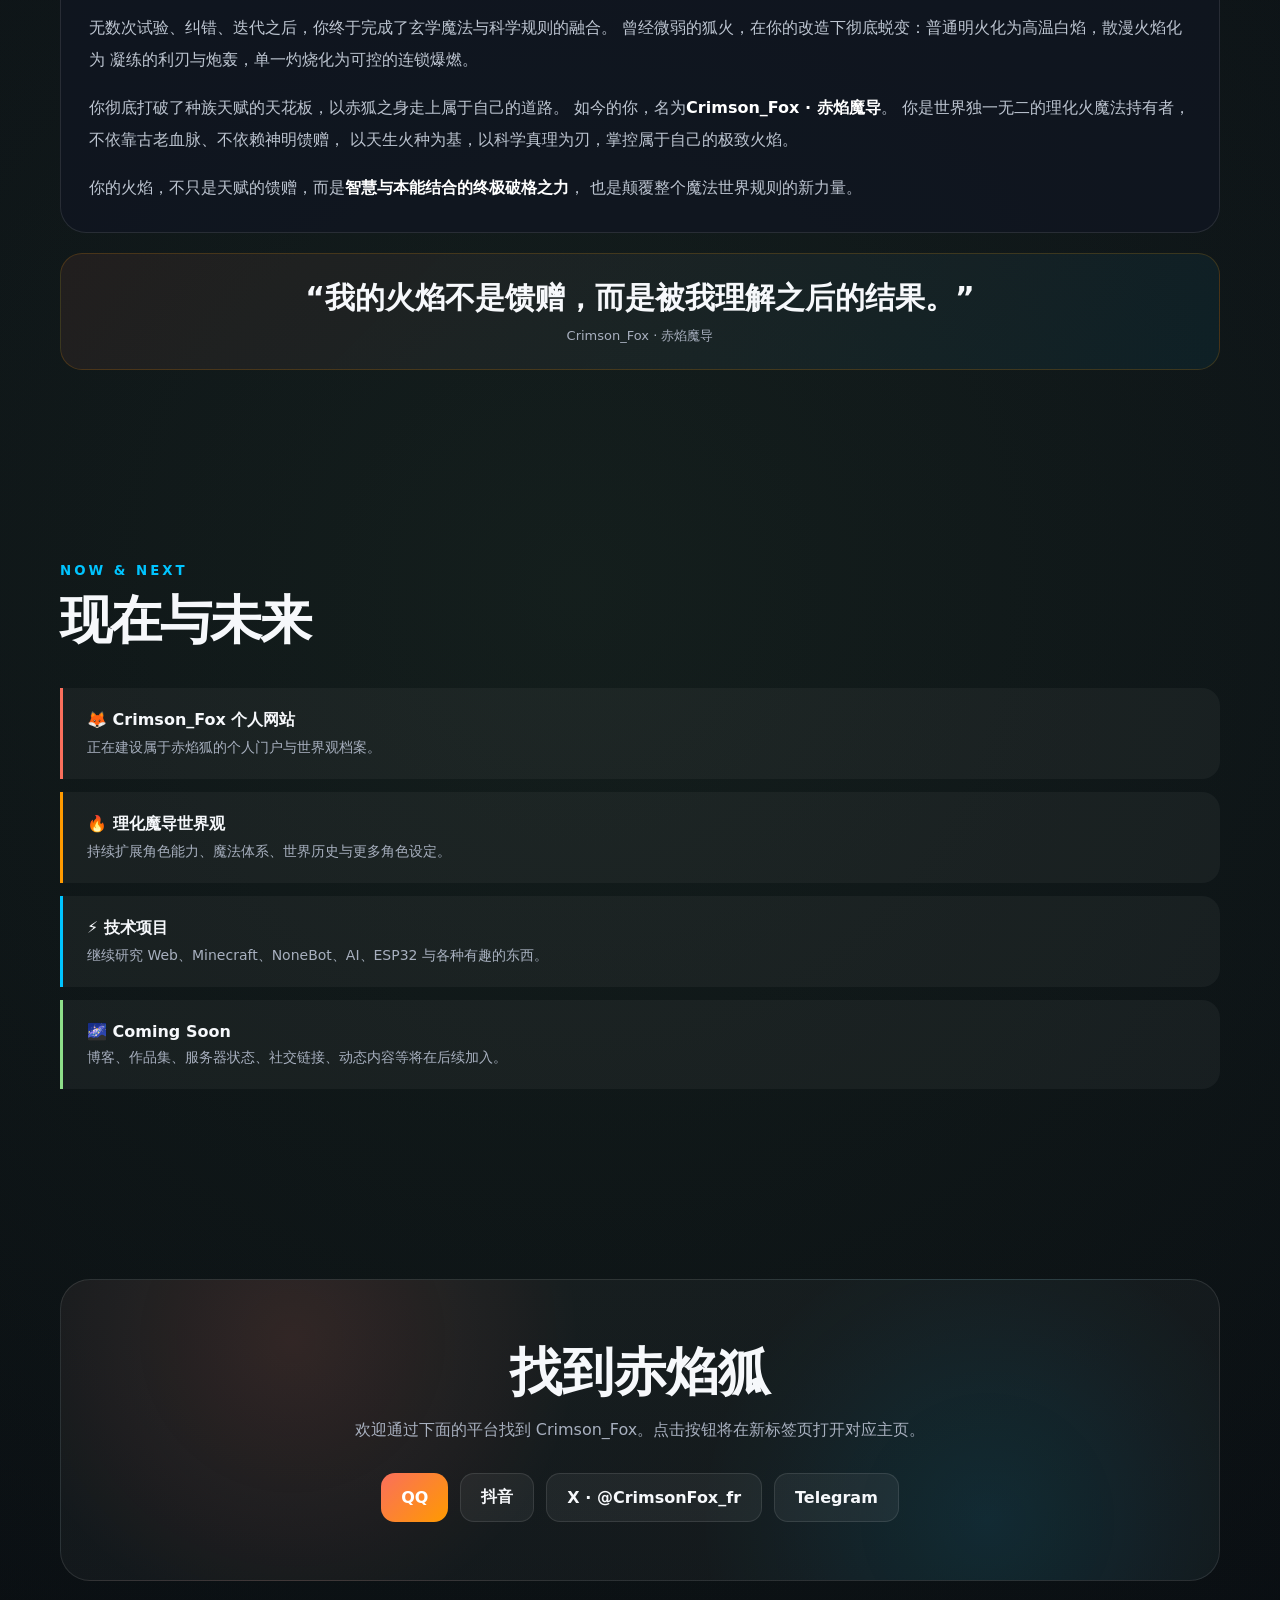
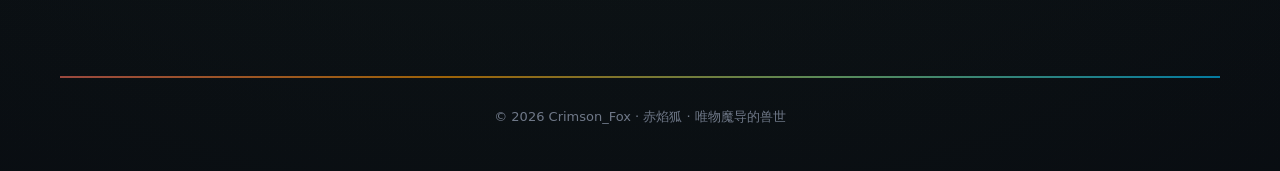
==== commit daa08287: "修复了一些bug添加了一些功能 一个跳转bug现在是修不好了，放弃了" ====
--- a/index.html
+++ b/index.html
@@ -2,13 +2,29 @@
 <html lang="zh-CN">
 <head>
 <meta charset="UTF-8">
-<meta name="viewport" content="width=device-width, initial-scale=1.0">
+<meta name="viewport" content="width=device-width, initial-scale=1.0, viewport-fit=cover">
 <meta name="theme-color" content="#fa6f5c">
-<meta name="description" content="Crimson_Fox（赤焰狐）的个人网站、世界观与角色档案">
+<meta name="description" content="Crimson_Fox（赤焰狐）的个人网站、世界观与角色档案 · 唯物魔导的兽世">
+<meta name="author" content="Crimson_Fox">
+<meta name="color-scheme" content="dark">
 <title>Crimson_Fox · 赤焰狐</title>
+
+<meta property="og:type" content="website">
+<meta property="og:title" content="Crimson_Fox · 赤焰狐">
+<meta property="og:description" content="唯物魔导的兽世 · Crimson_Fox 的个人空间与世界观档案">
+<meta property="og:image" content="Crimson_Fox_ico.png">
+<meta name="twitter:card" content="summary">
+<meta name="twitter:title" content="Crimson_Fox · 赤焰狐">
+<meta name="twitter:description" content="唯物魔导的兽世 · Crimson_Fox 的个人空间与世界观档案">
+<meta name="twitter:image" content="Crimson_Fox_ico.png">
+
 <link rel="icon" type="image/png" href="Crimson_Fox_ico.png">
+<link rel="preconnect" href="https://getcommissionlist.redsc.cn">
 
 <style>
+/* =========================================================
+   1. 设计令牌与基础重置
+   ========================================================= */
 :root{
   --red:#fa6f5c;
   --orange:#ff9a00;
@@ -17,25 +33,33 @@
   --bg:#070a10;
   --bg2:#0d111b;
   --card:rgba(17,22,33,.76);
-  --card2:rgba(255,255,255,.045);
   --text:#f6f8fb;
   --muted:#a8b0bf;
   --line:rgba(255,255,255,.10);
   --shadow:0 24px 70px rgba(0,0,0,.28);
+  --nav-h:66px;
+  --radius-lg:26px;
+  --radius-md:16px;
+  --radius-sm:10px;
 }
 
 *{box-sizing:border-box;margin:0;padding:0}
-html{scroll-behavior:smooth}
+html{
+  scroll-behavior:smooth;
+  scroll-padding-top:calc(var(--nav-h) + 24px);
+  -webkit-text-size-adjust:100%;
+}
 body{
   min-height:100vh;
   color:var(--text);
-  font-family:Inter,"Segoe UI","Microsoft YaHei",sans-serif;
+  font-family:Inter,"Segoe UI","Microsoft YaHei",system-ui,sans-serif;
   background:
     radial-gradient(circle at 8% 12%,rgba(250,111,92,.18),transparent 28%),
     radial-gradient(circle at 90% 18%,rgba(0,196,255,.14),transparent 28%),
     radial-gradient(circle at 45% 82%,rgba(142,222,137,.09),transparent 30%),
     linear-gradient(180deg,#070a10,#0a0e16 45%,#070a10);
   overflow-x:hidden;
+  -webkit-font-smoothing:antialiased;
 }
 body:before{
   content:"";
@@ -45,10 +69,56 @@
     linear-gradient(90deg,rgba(255,255,255,.018) 1px,transparent 1px);
   background-size:42px 42px;
   mask-image:linear-gradient(to bottom,black,transparent 90%);
+  -webkit-mask-image:linear-gradient(to bottom,black,transparent 90%);
 }
 a{text-decoration:none;color:inherit}
-button{font:inherit}
-
+button{font:inherit;color:inherit}
+img{max-width:100%;display:block}
+
+:focus-visible{
+  outline:2px solid var(--cyan);
+  outline-offset:3px;
+  border-radius:6px;
+}
+
+/* 主内容层级（保证在粒子画布之上） */
+main, footer, .gradient-line{position:relative;z-index:1}
+
+/* ---------- 背景粒子画布 ---------- */
+#fxCanvas{
+  position:fixed;
+  inset:0;
+  width:100%;
+  height:100%;
+  z-index:0;
+  pointer-events:none;
+  display:block;
+}
+
+/* ---------- 前景交互层（鼠标拖尾 + 点击涟漪） ---------- */
+#fxOverlay{
+  position:fixed;
+  inset:0;
+  width:100%;
+  height:100%;
+  z-index:99;              /* 在内容之上、导航之下 */
+  pointer-events:none;     /* 绝不拦截任何交互 */
+  display:block;
+  mix-blend-mode:screen;   /* 让光效更自然 */
+}
+
+/* 跳转到主内容 */
+.skip-link{
+  position:fixed;top:-100px;left:16px;z-index:200;
+  padding:10px 16px;border-radius:12px;
+  background:var(--orange);color:#111;font-weight:800;font-size:14px;
+  transition:top .2s;
+}
+.skip-link:focus{top:12px}
+
+/* =========================================================
+   2. 导航栏
+   ========================================================= */
 .nav{
   position:fixed;z-index:100;top:16px;left:50%;
   transform:translateX(-50%);
@@ -57,73 +127,239 @@
   display:flex;align-items:center;justify-content:space-between;
   border:1px solid var(--line);border-radius:20px;
   background:rgba(8,11,17,.72);
+  -webkit-backdrop-filter:blur(20px);
   backdrop-filter:blur(20px);
   box-shadow:0 12px 45px rgba(0,0,0,.25);
 }
-.brand{display:flex;align-items:center;gap:10px;font-weight:850}
-.brand img{width:40px;height:40px;border-radius:13px;object-fit:cover}
+.brand{display:flex;align-items:center;gap:10px;font-weight:850;min-width:0}
+.brand img{width:40px;height:40px;border-radius:13px;object-fit:cover;flex-shrink:0}
 .brand-name{
   background:linear-gradient(90deg,var(--red),var(--orange),var(--cyan));
   -webkit-background-clip:text;background-clip:text;color:transparent;
+  white-space:nowrap;overflow:hidden;text-overflow:ellipsis;
 }
 .nav-links{display:flex;gap:4px}
 .nav-links a{
   padding:9px 12px;border-radius:12px;color:#c5ccd7;font-size:14px;
-  transition:.25s;
+  transition:background .25s,color .25s;
 }
 .nav-links a:hover{background:rgba(255,255,255,.07);color:#fff}
 
+.nav-toggle{
+  display:none;
+  width:42px;height:42px;
+  border:1px solid var(--line);border-radius:12px;
+  background:rgba(255,255,255,.05);
+  cursor:pointer;
+  flex-direction:column;align-items:center;justify-content:center;gap:5px;
+  transition:background .2s;
+}
+.nav-toggle:hover{background:rgba(255,255,255,.1)}
+.nav-toggle span{
+  display:block;width:18px;height:2px;border-radius:2px;
+  background:#dfe5ee;transition:transform .25s,opacity .25s;
+}
+.nav.open .nav-toggle span:nth-child(1){transform:translateY(7px) rotate(45deg)}
+.nav.open .nav-toggle span:nth-child(2){opacity:0}
+.nav.open .nav-toggle span:nth-child(3){transform:translateY(-7px) rotate(-45deg)}
+
+/* =========================================================
+   3. Hero —— 理化火魔法主题强化
+   ========================================================= */
 .hero{
+  position:relative;
   min-height:100vh;width:min(1160px,calc(100% - 28px));
   margin:auto;display:grid;place-items:center;text-align:center;
-  padding:120px 0 70px;
-}
-.hero-inner{animation:rise .9s ease both}
+  padding:130px 0 80px;
+  overflow:hidden;
+  isolation:isolate;
+}
+
+.hero::before{
+  content:"";
+  position:absolute;
+  left:50%;bottom:-140px;
+  transform:translateX(-50%);
+  width:min(1100px,150%);
+  height:420px;
+  background:radial-gradient(ellipse at 50% 100%,
+    rgba(250,111,92,.24) 0%,
+    rgba(255,154,0,.13) 32%,
+    rgba(255,154,0,.03) 55%,
+    transparent 72%);
+  filter:blur(14px);
+  pointer-events:none;
+  z-index:0;
+  animation:horizonBreath 7s ease-in-out infinite;
+}
+
+.hero-inner{
+  position:relative;
+  z-index:2;
+  animation:rise .9s ease both;
+}
+
+.formula-field{
+  position:absolute;
+  inset:0;
+  pointer-events:none;
+  overflow:hidden;
+  z-index:1;
+}
+.formula-field span{
+  position:absolute;
+  left:var(--x);
+  top:var(--y);
+  font-family:ui-monospace,SFMono-Regular,Consolas,monospace;
+  font-size:clamp(11px,1.25vw,15px);
+  color:rgba(255,154,0,.22);
+  letter-spacing:.08em;
+  white-space:nowrap;
+  text-shadow:0 0 20px rgba(255,154,0,.14);
+  animation:formulaDrift 9s ease-in-out infinite;
+  animation-delay:var(--d);
+  will-change:transform,opacity;
+}
+
+.hero-avatar{
+  position:relative;
+  width:170px;
+  height:170px;
+  margin:0 auto 30px;
+  display:grid;
+  place-items:center;
+}
+
+.halo{
+  position:absolute;
+  width:152px;height:152px;
+  border-radius:50%;
+  background:radial-gradient(circle,
+    rgba(250,111,92,.60) 0%,
+    rgba(255,154,0,.32) 38%,
+    rgba(250,111,92,.08) 62%,
+    transparent 73%);
+  filter:blur(16px);
+  z-index:1;
+  pointer-events:none;
+  animation:haloPulse 4.5s ease-in-out infinite;
+}
+
+.hero-avatar::after{
+  content:"";
+  position:absolute;
+  bottom:-14px;
+  width:112px;height:26px;
+  border-radius:50%;
+  background:radial-gradient(ellipse at 50% 50%,
+    rgba(255,154,0,.55) 0%,
+    rgba(250,111,92,.20) 45%,
+    transparent 72%);
+  filter:blur(10px);
+  z-index:0;
+  pointer-events:none;
+  animation:emberFlicker 3.2s ease-in-out infinite;
+}
+
+.ring{
+  position:absolute;
+  inset:0;
+  border-radius:50%;
+  pointer-events:none;
+  -webkit-mask-image:radial-gradient(farthest-side, transparent calc(100% - 2px), #000 calc(100% - 1px));
+          mask-image:radial-gradient(farthest-side, transparent calc(100% - 2px), #000 calc(100% - 1px));
+  -webkit-mask-repeat:no-repeat;
+          mask-repeat:no-repeat;
+}
+.ring-a{
+  background:conic-gradient(from 0deg,
+    transparent 0deg,
+    rgba(250,111,92,.95) 32deg,
+    rgba(255,154,0,.90) 78deg,
+    transparent 132deg,
+    transparent 205deg,
+    rgba(0,196,255,.85) 242deg,
+    transparent 302deg);
+  animation:orbitSpin 12s linear infinite;
+}
+.ring-b{
+  inset:15px;
+  background:conic-gradient(from 180deg,
+    transparent 0deg,
+    rgba(255,154,0,.75) 42deg,
+    transparent 104deg,
+    transparent 218deg,
+    rgba(142,222,137,.70) 262deg,
+    transparent 322deg);
+  animation:orbitSpin 19s linear infinite reverse;
+  opacity:.8;
+}
+
 .avatar{
-  width:126px;height:126px;margin:0 auto 28px;padding:4px;
+  position:relative;
+  z-index:2;
+  width:126px;height:126px;padding:4px;
   border-radius:36px;
   background:linear-gradient(135deg,var(--red),var(--orange),var(--green),var(--cyan));
-  box-shadow:0 0 70px rgba(250,111,92,.23);
+  box-shadow:0 0 70px rgba(250,111,92,.30);
   animation:float 5s ease-in-out infinite;
 }
 .avatar img{width:100%;height:100%;object-fit:cover;border-radius:32px;background:#111}
+
 .eyebrow{
   color:var(--orange);font-size:13px;font-weight:800;letter-spacing:4px;
   margin-bottom:16px;
-}
+  text-shadow:0 0 22px rgba(255,154,0,.45);
+}
+
 h1{
-  font-size:clamp(52px,9vw,102px);line-height:.94;
-  letter-spacing:-5px;margin-bottom:22px;
-  background:linear-gradient(90deg,#fff 5%,var(--red),var(--orange),var(--cyan));
+  font-size:clamp(44px,9vw,102px);line-height:.94;
+  letter-spacing:-4px;margin-bottom:22px;
+  background:linear-gradient(90deg,#fff 4%,var(--red),var(--orange) 55%,var(--cyan));
   -webkit-background-clip:text;background-clip:text;color:transparent;
-}
+  filter:drop-shadow(0 0 24px rgba(250,111,92,.30));
+  animation:titlePulse 6s ease-in-out infinite;
+}
+
 .hero p{
   max-width:760px;margin:auto;color:var(--muted);
   font-size:clamp(16px,2vw,20px);line-height:1.9;
 }
-.actions{display:flex;justify-content:center;gap:12px;flex-wrap:wrap;margin-top:32px}
-.btn{
-  padding:13px 20px;border:1px solid var(--line);border-radius:14px;
-  background:rgba(255,255,255,.055);font-weight:750;transition:.25s;
-}
-.btn.primary{
-  border:0;background:linear-gradient(135deg,var(--red),var(--orange));
-  box-shadow:0 12px 32px rgba(250,111,92,.2);
-}
-.btn:hover{transform:translateY(-3px);background:rgba(255,255,255,.1)}
-.btn.primary:hover{filter:brightness(1.08)}
-
+.hero p b{color:#fff}
+
+/* =========================================================
+   4. 通用区块 / 按钮 / 卡片
+   ========================================================= */
 .section{width:min(1160px,calc(100% - 28px));margin:auto;padding:95px 0}
 .section-head{margin-bottom:32px}
 .section-head small{color:var(--cyan);font-weight:850;letter-spacing:3px}
-.section-head h2{font-size:clamp(32px,5vw,52px);margin-top:7px;letter-spacing:-2px}
+.section-head h2{font-size:clamp(30px,5vw,52px);margin-top:7px;letter-spacing:-2px}
 .section-head p{color:var(--muted);margin-top:12px;line-height:1.8}
+
+.actions{display:flex;justify-content:center;gap:12px;flex-wrap:wrap;margin-top:32px}
+.btn{
+  display:inline-flex;align-items:center;justify-content:center;gap:6px;
+  padding:13px 20px;border:1px solid var(--line);border-radius:14px;
+  background:rgba(255,255,255,.055);font-weight:750;transition:.25s;cursor:pointer;
+  -webkit-tap-highlight-color:transparent;
+}
+.btn.primary{
+  border:0;background:linear-gradient(135deg,var(--red),var(--orange));
+  color:#fff;
+  animation:btnGlow 3.6s ease-in-out infinite;
+}
+.btn:hover{transform:translateY(-3px);background:rgba(255,255,255,.1)}
+.btn.primary:hover{filter:brightness(1.08)}
+.btn:disabled{opacity:.6;cursor:not-allowed;transform:none}
 
 .grid{display:grid;grid-template-columns:repeat(3,1fr);gap:16px}
 .card{
   padding:25px;border:1px solid var(--line);border-radius:24px;
-  background:var(--card);backdrop-filter:blur(14px);
-  transition:.3s;box-shadow:0 10px 35px rgba(0,0,0,.12);
+  background:var(--card);
+  -webkit-backdrop-filter:blur(14px);
+  backdrop-filter:blur(14px);
+  transition:transform .3s,border-color .3s,box-shadow .3s;
+  box-shadow:0 10px 35px rgba(0,0,0,.12);
 }
 .card:hover{transform:translateY(-5px);border-color:rgba(255,255,255,.18);box-shadow:var(--shadow)}
 .icon{
@@ -134,12 +370,15 @@
 .card h3{margin-bottom:9px}
 .card p{color:var(--muted);font-size:14px;line-height:1.75}
 
-.profile{
-  display:grid;grid-template-columns:1.15fr .85fr;gap:18px;
-}
+/* =========================================================
+   5. 关于我
+   ========================================================= */
+.profile{display:grid;grid-template-columns:1.15fr .85fr;gap:18px}
 .profile-main,.profile-side{
-  padding:28px;border:1px solid var(--line);border-radius:26px;
-  background:var(--card);backdrop-filter:blur(14px);
+  padding:28px;border:1px solid var(--line);border-radius:var(--radius-lg);
+  background:var(--card);
+  -webkit-backdrop-filter:blur(14px);
+  backdrop-filter:blur(14px);
 }
 .profile-main p,.profile-side p{color:var(--muted);line-height:1.9;margin-top:14px}
 .tags{display:flex;gap:8px;flex-wrap:wrap;margin-top:20px}
@@ -154,12 +393,14 @@
 }
 .stat:last-child{border-bottom:0}
 .stat span{color:var(--muted)}
-.stat strong{color:#fff}
-
-/* 世界观档案 */
+.stat strong{color:#fff;text-align:right}
+
+/* =========================================================
+   6. 世界观档案
+   ========================================================= */
 .lore-intro{
   padding:28px;border:1px solid rgba(250,111,92,.20);
-  border-radius:26px;
+  border-radius:var(--radius-lg);
   background:
     radial-gradient(circle at 0 0,rgba(250,111,92,.12),transparent 34%),
     radial-gradient(circle at 100% 100%,rgba(0,196,255,.09),transparent 34%),
@@ -173,13 +414,14 @@
 .lore{
   border:1px solid var(--line);border-radius:22px;
   background:rgba(13,17,27,.78);overflow:hidden;
-  transition:.3s;
+  transition:border-color .3s;
 }
 .lore:hover{border-color:rgba(255,255,255,.17)}
 .lore summary{
   list-style:none;cursor:pointer;padding:20px 22px;
   display:flex;align-items:center;gap:15px;
   user-select:none;
+  -webkit-tap-highlight-color:transparent;
 }
 .lore summary::-webkit-details-marker{display:none}
 .lore-num{
@@ -193,11 +435,11 @@
 .lore:nth-child(5) .lore-num{background:linear-gradient(135deg,#9b7cff,var(--red))}
 .lore:nth-child(6) .lore-num{background:linear-gradient(135deg,var(--red),#ff4e91)}
 .lore:nth-child(7) .lore-num{background:linear-gradient(135deg,var(--green),#54d3b5)}
-.lore-title{flex:1}
+.lore-title{flex:1;min-width:0}
 .lore-title strong{display:block;font-size:16px}
 .lore-title span{display:block;margin-top:4px;color:#7f8999;font-size:12px}
 .chevron{
-  width:30px;height:30px;display:grid;place-items:center;
+  width:30px;height:30px;display:grid;place-items:center;flex-shrink:0;
   border-radius:10px;background:rgba(255,255,255,.05);
   color:#aeb6c3;transition:.3s;
 }
@@ -225,10 +467,14 @@
   margin:14px 0;padding:14px 16px;border-left:3px solid var(--cyan);
   border-radius:0 12px 12px 0;background:rgba(0,196,255,.055);
   color:#dceeff;font-family:ui-monospace,SFMono-Regular,Consolas,monospace;
-}
-
+  font-size:13px;line-height:1.8;
+}
+
+/* =========================================================
+   7. 背景故事 / 引言 / 时间线
+   ========================================================= */
 .story{
-  padding:28px;border:1px solid var(--line);border-radius:26px;
+  padding:28px;border:1px solid var(--line);border-radius:var(--radius-lg);
   background:var(--card);color:#bdc5d1;line-height:2;
 }
 .story p{margin-bottom:16px}
@@ -251,9 +497,13 @@
 }
 .item:nth-child(2){border-color:var(--orange)}
 .item:nth-child(3){border-color:var(--cyan)}
+.item:nth-child(4){border-color:var(--green)}
 .item strong{display:block;margin-bottom:6px}
 .item span{color:var(--muted);font-size:14px}
 
+/* =========================================================
+   8. 联系 / 页脚
+   ========================================================= */
 .contact{
   text-align:center;padding:58px 25px;border:1px solid var(--line);
   border-radius:30px;
@@ -262,7 +512,7 @@
     radial-gradient(circle at 80% 80%,rgba(0,196,255,.10),transparent 30%),
     rgba(255,255,255,.035);
 }
-.contact h2{font-size:clamp(32px,5vw,52px);margin-bottom:12px}
+.contact h2{font-size:clamp(30px,5vw,52px);margin-bottom:12px}
 .contact p{color:var(--muted);margin-bottom:25px}
 .gradient-line{
   width:min(1160px,calc(100% - 28px));height:2px;margin:auto;
@@ -271,205 +521,425 @@
 }
 footer{text-align:center;padding:30px 16px 45px;color:#6f7888;font-size:13px}
 
+/* =========================================================
+   9. 约稿展示
+   ========================================================= */
+.stats-row{
+  display:grid;
+  grid-template-columns:repeat(4,minmax(0,1fr));
+  gap:12px;
+  margin-bottom:24px;
+}
+.stat-card{
+  background:var(--card);
+  border:1px solid var(--line);
+  border-radius:var(--radius-md);
+  padding:14px 12px;
+  text-align:center;
+  min-width:0;
+}
+.stat-card .num{font-size:26px;font-weight:800;color:#fff;line-height:1.2}
+.stat-card .label{color:var(--muted);font-size:13px;display:block;margin-top:4px}
+
+.commission-grid{
+  grid-template-columns:repeat(3,minmax(0,1fr));
+  align-items:start;
+}
+
+.commission-card{
+  padding:0;
+  overflow:hidden;
+  display:flex;
+  flex-direction:column;
+  min-width:0;
+  height:fit-content;
+}
+
+.commission-card .card-image{
+  position:relative;
+  width:100%;
+  aspect-ratio:4 / 3;
+  overflow:hidden;
+  background:var(--bg2);
+  flex-shrink:0;
+}
+.commission-card .card-image img{
+  position:absolute;
+  inset:0;
+  width:100%;height:100%;
+  object-fit:cover;
+  transition:transform .3s ease;
+}
+.commission-card:hover .card-image img{transform:scale(1.04)}
+.commission-card .card-image .placeholder{
+  position:absolute;inset:0;
+  display:grid;place-items:center;
+  font-size:40px;color:var(--muted);
+  background:linear-gradient(135deg,rgba(250,111,92,.06),rgba(0,196,255,.06));
+}
+
+.commission-card .card-body{
+  padding:16px 18px 18px;
+  flex:1;
+  display:flex;
+  flex-direction:column;
+  min-width:0;
+}
+
+.commission-card .card-title{
+  font-size:16px;
+  line-height:1.5;
+  font-weight:750;
+  color:var(--text);
+  margin-bottom:8px;
+  word-break:break-word;
+}
+
+.commission-card .card-meta{
+  display:flex;
+  align-items:center;
+  justify-content:space-between;
+  gap:8px;
+  flex-wrap:wrap;
+}
+.commission-card .card-price{
+  font-size:20px;
+  font-weight:800;
+  color:var(--orange);
+}
+.commission-card .card-sold{color:var(--muted);font-size:13px}
+.commission-card .card-sold .num{color:#fff;font-weight:750}
+
+.commission-card .tag-badge{
+  display:inline-flex;
+  align-items:center;
+  width:fit-content;
+  margin-top:9px;
+  padding:4px 10px;
+  border:1px solid var(--line);
+  border-radius:999px;
+  background:rgba(255,255,255,.055);
+  color:var(--text);
+  font-size:11px;
+}
+.commission-card .tag-badge.inner{border-color:rgba(0,196,255,.65);color:var(--cyan)}
+.commission-card .tag-badge.outer{border-color:rgba(142,222,137,.65);color:var(--green)}
+
+.commission-card .card-footer{
+  display:flex;
+  align-items:center;
+  justify-content:space-between;
+  gap:8px;
+  margin-top:13px;
+  padding-top:13px;
+  border-top:1px solid var(--line);
+  flex-wrap:wrap;
+}
+.commission-card .detail-link{
+  color:var(--cyan);
+  font-size:13px;
+  font-weight:650;
+  transition:color .2s;
+}
+.commission-card .detail-link:hover{color:#fff}
+.commission-card .card-id{color:var(--muted);font-size:12px}
+
+.commission-expand{margin-top:12px}
+.commission-expand > summary{
+  display:inline-flex;
+  align-items:center;
+  gap:7px;
+  width:fit-content;
+  list-style:none;
+  cursor:pointer;
+  padding:7px 10px;
+  border:1px solid var(--line);
+  border-radius:var(--radius-sm);
+  background:rgba(255,255,255,.055);
+  color:var(--cyan);
+  font-size:12px;
+  user-select:none;
+  transition:background .2s,color .2s;
+  -webkit-tap-highlight-color:transparent;
+}
+.commission-expand > summary::-webkit-details-marker{display:none}
+.commission-expand > summary::after{
+  content:"⌄";
+  display:inline-block;
+  transition:transform .2s ease;
+}
+.commission-expand[open] > summary{background:rgba(0,196,255,.10);color:#fff}
+.commission-expand[open] > summary::after{transform:rotate(180deg)}
+
+.commission-details{
+  margin-top:12px;
+  padding:12px 13px;
+  border-top:1px solid var(--line);
+  border-radius:0 0 12px 12px;
+  color:var(--muted);
+  font-size:13px;
+  line-height:1.75;
+  animation:commissionExpandIn .22s ease both;
+  word-break:break-word;
+}
+
+.commission-loading,
+.commission-empty{
+  grid-column:1 / -1;
+  width:100%;
+  padding:50px 20px;
+  text-align:center;
+  color:var(--muted);
+}
+.commission-loading::after{
+  content:"";
+  display:inline-block;
+  width:18px;height:18px;
+  margin-left:10px;
+  vertical-align:-4px;
+  border:2px solid rgba(255,255,255,.15);
+  border-top-color:var(--cyan);
+  border-radius:50%;
+  animation:spin .8s linear infinite;
+}
+
+.pagination{
+  display:flex;
+  justify-content:center;
+  align-items:center;
+  gap:7px;
+  flex-wrap:wrap;
+  margin-top:28px;
+}
+.pagination button{
+  min-width:40px;
+  height:40px;
+  padding:0 12px;
+  border:1px solid var(--line);
+  border-radius:12px;
+  background:rgba(255,255,255,.055);
+  color:#dfe5ee;
+  cursor:pointer;
+  transition:transform .2s,background .2s,color .2s,border-color .2s;
+  -webkit-tap-highlight-color:transparent;
+}
+.pagination button:hover:not(:disabled){
+  transform:translateY(-2px);
+  background:rgba(255,255,255,.09);
+}
+.pagination button.active{
+  border-color:transparent;
+  background:linear-gradient(135deg,var(--red),var(--orange));
+  color:#fff;
+}
+.pagination button:disabled{opacity:.35;cursor:not-allowed}
+.pagination .page-info{color:var(--muted);font-size:13px;margin:0 8px}
+
+/* =========================================================
+   10. 回到顶部
+   ========================================================= */
+.back-to-top{
+  position:fixed;
+  right:20px;bottom:20px;
+  z-index:90;
+  width:46px;height:46px;
+  display:grid;place-items:center;
+  border:1px solid var(--line);
+  border-radius:14px;
+  background:rgba(8,11,17,.85);
+  -webkit-backdrop-filter:blur(14px);
+  backdrop-filter:blur(14px);
+  color:#dfe5ee;
+  font-size:18px;
+  cursor:pointer;
+  opacity:0;
+  visibility:hidden;
+  transform:translateY(12px);
+  transition:opacity .25s,transform .25s,visibility .25s,background .2s;
+  -webkit-tap-highlight-color:transparent;
+}
+.back-to-top.show{opacity:1;visibility:visible;transform:translateY(0)}
+.back-to-top:hover{background:rgba(250,111,92,.2);color:#fff}
+
+/* =========================================================
+   11. 触摸设备点击反馈（CSS 层）
+   ========================================================= */
+@media (hover: none) and (pointer: coarse){
+  .btn:active{
+    transform:scale(.955);
+    filter:brightness(1.14);
+    transition:transform .08s ease,filter .08s ease;
+  }
+  .btn.primary:active{filter:brightness(1.18)}
+
+  .card:active{
+    transform:scale(.988);
+    border-color:rgba(255,255,255,.20);
+    transition:transform .1s ease,border-color .1s ease;
+  }
+
+  .commission-card:active{transform:scale(.992)}
+
+  .lore summary:active{background:rgba(255,255,255,.045)}
+
+  .pagination button:active:not(:disabled){
+    transform:scale(.90);
+    background:rgba(255,255,255,.15);
+    transition:transform .08s ease,background .08s ease;
+  }
+
+  .commission-expand > summary:active{
+    background:rgba(0,196,255,.18);
+    color:#fff;
+  }
+
+  .nav-links a:active{background:rgba(255,255,255,.12)}
+  .nav-toggle:active{background:rgba(255,255,255,.14)}
+  .back-to-top:active{transform:scale(.88);background:rgba(250,111,92,.3)}
+  .tag:active{background:rgba(255,255,255,.12)}
+}
+
+/* =========================================================
+   12. 动画
+   ========================================================= */
 @keyframes rise{from{opacity:0;transform:translateY(25px)}to{opacity:1;transform:none}}
 @keyframes float{0%,100%{transform:translateY(0)}50%{transform:translateY(-7px)}}
-
-/* ===== 新增约稿展示样式 ===== */
-.stats-row {
-  display: grid;
-  grid-template-columns: repeat(auto-fit, minmax(120px,1fr));
-  gap: 12px;
-  margin-bottom: 24px;
-}
-.stat-card {
-  background: var(--card);
-  border: 1px solid var(--line);
-  border-radius: 16px;
-  padding: 14px 12px;
-  text-align: center;
-}
-.stat-card .num {
-  font-size: 26px;
-  font-weight: 800;
-  color: #fff;
-}
-.stat-card .label {
-  color: var(--muted);
-  font-size: 13px;
-  display: block;
-  margin-top: 4px;
-}
-
-.commission-card {
-  padding: 0 !important;
-  overflow: hidden;
-  display: flex;
-  flex-direction: column;
-}
-.commission-card .card-image {
-  width: 100%;
-  padding-top: 75%;
-  position: relative;
-  overflow: hidden;
-  background: var(--bg2);
-  flex-shrink: 0;
-}
-.commission-card .card-image img {
-  position: absolute;
-  top: 0; left: 0;
-  width: 100%; height: 100%;
-  object-fit: cover;
-  transition: transform 0.3s;
-}
-.commission-card:hover .card-image img {
-  transform: scale(1.04);
-}
-.commission-card .card-image .placeholder {
-  position: absolute;
-  inset: 0;
-  display: flex;
-  align-items: center;
-  justify-content: center;
-  font-size: 40px;
-  color: var(--muted);
-}
-.commission-card .card-body {
-  padding: 16px 18px 18px;
-  flex: 1;
-  display: flex;
-  flex-direction: column;
-}
-.commission-card .card-title {
-  font-weight: 700;
-  font-size: 15px;
-  margin-bottom: 4px;
-  color: var(--text);
-}
-.commission-card .card-meta {
-  display: flex;
-  justify-content: space-between;
-  align-items: center;
-  margin-top: 4px;
-  flex-wrap: wrap;
-  gap: 4px 8px;
-}
-.commission-card .card-price {
-  font-size: 20px;
-  font-weight: 700;
-  color: var(--orange);
-}
-.commission-card .card-price small {
-  font-size: 13px;
-  font-weight: 400;
-  color: var(--muted);
-}
-.commission-card .card-sold {
-  color: var(--muted);
-  font-size: 13px;
-}
-.commission-card .card-sold .num {
-  font-weight: 700;
-  color: #fff;
-}
-.commission-card .tag-badge {
-  display: inline-block;
-  background: rgba(255,255,255,0.08);
-  padding: 2px 12px;
-  border-radius: 999px;
-  font-size: 11px;
-  color: var(--text);
-  border: 1px solid var(--line);
-  margin-top: 6px;
-  align-self: flex-start;
-}
-.commission-card .tag-badge.inner {
-  border-color: var(--cyan);
-  color: var(--cyan);
-}
-.commission-card .tag-badge.outer {
-  border-color: var(--green);
-  color: var(--green);
-}
-.commission-card .card-footer {
-  margin-top: 12px;
-  padding-top: 12px;
-  border-top: 1px solid var(--line);
-  display: flex;
-  justify-content: space-between;
-  align-items: center;
-}
-.commission-card .detail-link {
-  color: var(--cyan);
-  font-weight: 500;
-  font-size: 13px;
-  transition: 0.2s;
-}
-.commission-card .detail-link:hover {
-  color: #fff;
-  gap: 4px;
-}
-.commission-card .card-id {
-  color: var(--muted);
-  font-size: 12px;
-}
-
-.loading-shimmer {
-  grid-column: 1 / -1;
-  text-align: center;
-  padding: 40px 20px;
-  color: var(--muted);
-}
-.loading-shimmer .spinner {
-  display: inline-block;
-  width: 40px;
-  height: 40px;
-  border: 4px solid var(--line);
-  border-top-color: var(--orange);
-  border-radius: 50%;
-  animation: spin 0.8s linear infinite;
-  margin-bottom: 12px;
-}
-@keyframes spin { to { transform: rotate(360deg); } }
-
-.empty-state {
-  grid-column: 1 / -1;
-  text-align: center;
-  padding: 60px 20px;
-  color: var(--muted);
-}
-.empty-state .emoji { font-size: 48px; display: block; margin-bottom: 12px; }
-
-@media(max-width:820px){
-  .nav-links{display:none}
+@keyframes spin{to{transform:rotate(360deg)}}
+
+@keyframes orbitSpin{to{transform:rotate(360deg)}}
+
+@keyframes haloPulse{
+  0%,100%{opacity:.72;transform:scale(1)}
+  50%{opacity:1;transform:scale(1.06)}
+}
+
+@keyframes emberFlicker{
+  0%,100%{opacity:.55;transform:scaleX(1)}
+  40%{opacity:.95;transform:scaleX(1.12)}
+  70%{opacity:.65;transform:scaleX(.94)}
+}
+
+@keyframes horizonBreath{
+  0%,100%{opacity:.75;transform:translateX(-50%) scaleY(1)}
+  50%{opacity:1;transform:translateX(-50%) scaleY(1.12)}
+}
+
+@keyframes titlePulse{
+  0%,100%{filter:drop-shadow(0 0 18px rgba(250,111,92,.22))}
+  50%{filter:drop-shadow(0 0 36px rgba(255,154,0,.42))}
+}
+
+@keyframes btnGlow{
+  0%,100%{box-shadow:0 12px 32px rgba(250,111,92,.20), 0 0 0 0 rgba(255,154,0,0)}
+  50%{box-shadow:0 14px 40px rgba(250,111,92,.38), 0 0 26px 0 rgba(255,154,0,.28)}
+}
+
+@keyframes formulaDrift{
+  0%,100%{transform:translateY(0) scale(1);opacity:.5}
+  50%{transform:translateY(-18px) scale(1.05);opacity:1}
+}
+
+@keyframes commissionExpandIn{
+  from{opacity:0;transform:translateY(-4px)}
+  to{opacity:1;transform:translateY(0)}
+}
+
+/* 减少动态偏好 */
+@media (prefers-reduced-motion: reduce){
+  *,*::before,*::after{
+    animation-duration:.01ms !important;
+    animation-iteration-count:1 !important;
+    transition-duration:.01ms !important;
+    scroll-behavior:auto !important;
+  }
+  #fxCanvas,.formula-field,#fxOverlay{display:none !important}
+}
+
+/* =========================================================
+   13. 响应式
+   ========================================================= */
+@media (max-width:900px){
+  .commission-grid{grid-template-columns:repeat(2,minmax(0,1fr))}
+  .stats-row{grid-template-columns:repeat(2,minmax(0,1fr))}
+}
+
+@media (max-width:820px){
   .grid{grid-template-columns:1fr}
   .profile{grid-template-columns:1fr}
   .section{padding:68px 0}
   h1{letter-spacing:-3px}
   .lore-body{padding:0 20px 23px 20px}
-  .stats-row{grid-template-columns:repeat(2,1fr)}
-}
-@media(max-width:520px){
-  .nav{top:9px}
+  .formula-field{display:none}
+
+  .nav-toggle{display:flex}
+  .nav-links{
+    display:none;
+    position:absolute;
+    top:calc(100% + 8px);
+    left:0;right:0;
+    flex-direction:column;
+    gap:2px;
+    padding:8px;
+    border:1px solid var(--line);
+    border-radius:20px;
+    background:rgba(8,11,17,.96);
+    -webkit-backdrop-filter:blur(20px);
+    backdrop-filter:blur(20px);
+    box-shadow:0 20px 50px rgba(0,0,0,.35);
+  }
+  .nav.open .nav-links{display:flex;animation:rise .2s ease both}
+  .nav-links a{padding:12px 14px;font-size:15px}
+}
+
+@media (max-width:560px){
+  .nav{top:9px;padding:9px 11px}
   .brand img{width:36px;height:36px}
   .brand{font-size:14px}
-  .hero{padding-top:105px}
-  .avatar{width:105px;height:105px}
+  .hero{padding-top:112px}
+  .hero-avatar{width:146px;height:146px}
+  .avatar{width:108px;height:108px;border-radius:32px}
+  .avatar img{border-radius:28px}
+  .halo{width:132px;height:132px}
+  h1{letter-spacing:-2px}
   .lore summary{padding:17px}
   .lore-title span{display:none}
   .commission-card .card-title{font-size:14px}
   .commission-card .card-price{font-size:18px}
+
+  .commission-grid{grid-template-columns:1fr}
+  .stats-row{grid-template-columns:repeat(2,minmax(0,1fr))}
+
+  .pagination{gap:5px}
+  .pagination button{min-width:36px;height:36px;padding:0 9px;font-size:12px}
+  .pagination .page-info{width:100%;text-align:center;margin:4px 0}
+
+  .back-to-top{right:14px;bottom:14px;width:42px;height:42px}
 }
 </style>
 </head>
 
 <body>
 
-<nav class="nav">
-  <a class="brand" href="#home">
-    <img src="Crimson_Fox_ico.png" alt="Crimson_Fox">
+<!-- 背景魔能粒子画布 -->
+<canvas id="fxCanvas" aria-hidden="true"></canvas>
+
+<!-- 前景交互层：鼠标拖尾 + 点击涟漪 -->
+<canvas id="fxOverlay" aria-hidden="true"></canvas>
+
+<a class="skip-link" href="#home">跳到主内容</a>
+
+<nav class="nav" id="mainNav">
+  <a class="brand" href="#home" aria-label="返回首页">
+    <img src="Crimson_Fox_ico.png" alt="Crimson_Fox 头像">
     <span class="brand-name">Crimson_Fox · 赤焰狐</span>
   </a>
-  <div class="nav-links">
+
+  <button class="nav-toggle" id="navToggle" type="button"
+          aria-label="展开导航菜单" aria-expanded="false" aria-controls="navLinks">
+    <span></span><span></span><span></span>
+  </button>
+
+  <div class="nav-links" id="navLinks">
     <a href="#about">关于我</a>
     <a href="#projects">项目</a>
     <a href="#commissions">约稿</a>
@@ -481,11 +951,28 @@
 
 <main id="home">
 
+<!-- ============ Hero ============ -->
 <section class="hero">
+
+  <div class="formula-field" aria-hidden="true">
+    <span style="--x:6%;--y:20%;--d:0s">ΔH = Q − W</span>
+    <span style="--x:74%;--y:14%;--d:1.4s">2H₂ + O₂ → 2H₂O</span>
+    <span style="--x:10%;--y:76%;--d:2.6s">η = W / Q₁</span>
+    <span style="--x:78%;--y:72%;--d:.8s">v = v₀ + at</span>
+    <span style="--x:44%;--y:8%;--d:2s">E = mc²</span>
+    <span style="--x:64%;--y:88%;--d:3.2s">PV = nRT</span>
+  </div>
+
   <div class="hero-inner">
-    <div class="avatar">
-      <img src="Crimson_Fox_ico.png" alt="Crimson_Fox">
+    <div class="hero-avatar">
+      <div class="halo" aria-hidden="true"></div>
+      <div class="ring ring-a" aria-hidden="true"></div>
+      <div class="ring ring-b" aria-hidden="true"></div>
+      <div class="avatar">
+        <img src="Crimson_Fox_ico.png" alt="Crimson_Fox 头像" width="126" height="126">
+      </div>
     </div>
+
     <div class="eyebrow">CRIMSON_FOX · 赤焰狐 · RED FOX</div>
     <h1>你好，我是赤焰狐。</h1>
     <p>
@@ -500,6 +987,7 @@
   </div>
 </section>
 
+<!-- ============ 关于我 ============ -->
 <section class="section" id="about">
   <div class="section-head">
     <small>ABOUT CRIMSON_FOX</small>
@@ -535,6 +1023,7 @@
   </div>
 </section>
 
+<!-- ============ 项目 ============ -->
 <section class="section" id="projects">
   <div class="section-head">
     <small>PROJECTS</small>
@@ -561,19 +1050,26 @@
   </div>
 </section>
 
-<!-- ===== 新增约稿展示板块 ===== -->
+<!-- ============ 约稿展示 ============ -->
 <section class="section" id="commissions">
   <div class="section-head">
     <small>COMMISSIONS</small>
     <h2>约稿展示</h2>
-    <p>当前可接稿的模板列表，点击详情可查看完整信息。</p>
-    <button id="refreshCommissions" class="btn" style="margin-top:12px;">⟳ 刷新数据</button>
+    <p>当前可接稿的模板列表，点击卡片内的「稿件简介」可查看补充信息。</p>
+
+    <button id="refreshCommissions" class="btn" type="button" style="margin-top:12px;">
+      ⟳ 刷新数据
+    </button>
   </div>
 
-  <div id="commissionStats" class="stats-row"></div>
-  <div id="commissionGrid" class="grid"></div>
+  <div id="commissionStats" class="stats-row" aria-live="polite"></div>
+
+  <div id="commissionGrid" class="grid commission-grid" aria-live="polite" aria-busy="true"></div>
+
+  <nav id="commissionPagination" class="pagination" aria-label="约稿分页"></nav>
 </section>
 
+<!-- ============ 世界观 ============ -->
 <section class="section" id="lore">
   <div class="section-head">
     <small>WORLD LORE</small>
@@ -605,7 +1101,7 @@
           <strong>世界观核心基调 · 唯物魔导的兽世</strong>
           <span>魔法与现实物理化学规则共生的 Furry 世界</span>
         </div>
-        <div class="chevron">⌄</div>
+        <div class="chevron" aria-hidden="true">⌄</div>
       </summary>
       <div class="lore-body">
         <p>
@@ -633,7 +1129,7 @@
           <strong>世界基础设定 · 种族与魔法体系</strong>
           <span>元素天赋、精神天赋、体质天赋三大主流体系</span>
         </div>
-        <div class="chevron">⌄</div>
+        <div class="chevron" aria-hidden="true">⌄</div>
       </summary>
       <div class="lore-body">
         <p>世界主流为兽人族群，魔法体系分为元素天赋种族、精神天赋种族、体质天赋种族三大类。</p>
@@ -662,7 +1158,7 @@
           <strong>魔能基础规则 · 从魔能到能量化学反应</strong>
           <span>精准操控魔能粒子的运动、反应速率与聚合结构</span>
         </div>
-        <div class="chevron">⌄</div>
+        <div class="chevron" aria-hidden="true">⌄</div>
       </summary>
       <div class="lore-body">
         <p>
@@ -684,7 +1180,7 @@
           <strong>专属核心能力 · 先天火种 + 理化魔导</strong>
           <span>原生不灭火种与科学火焰体系</span>
         </div>
-        <div class="chevron">⌄</div>
+        <div class="chevron" aria-hidden="true">⌄</div>
       </summary>
       <div class="lore-body">
         <h4>先天天赋 · 原生不灭火种</h4>
@@ -709,10 +1205,10 @@
       <summary>
         <div class="lore-num">05</div>
         <div class="lore-title">
-          <strong>化学层面 & 物理层面 · 火焰重构</strong>
+          <strong>化学层面 &amp; 物理层面 · 火焰重构</strong>
           <span>燃烧、氧化、流体、热力学与动能的魔导化</span>
         </div>
-        <div class="chevron">⌄</div>
+        <div class="chevron" aria-hidden="true">⌄</div>
       </summary>
       <div class="lore-body">
         <h4>化学层面：改造火焰本质</h4>
@@ -740,7 +1236,7 @@
           <strong>能力差异化优势 · 破格级魔导</strong>
           <span>瞬发、低损耗、高可塑性与全场景战斗能力</span>
         </div>
-        <div class="chevron">⌄</div>
+        <div class="chevron" aria-hidden="true">⌄</div>
       </summary>
       <div class="lore-body">
         <ul>
@@ -760,7 +1256,7 @@
           <strong>人物特质与战力定位</strong>
           <span>冷静、理智、推演型的理化火魔法师</span>
         </div>
-        <div class="chevron">⌄</div>
+        <div class="chevron" aria-hidden="true">⌄</div>
       </summary>
       <div class="lore-body">
         <h4>性格特质</h4>
@@ -780,6 +1276,7 @@
   </div>
 </section>
 
+<!-- ============ 背景故事 ============ -->
 <section class="section" id="story">
   <div class="section-head">
     <small>CHARACTER STORY</small>
@@ -833,9 +1330,10 @@
   </div>
 </section>
 
+<!-- ============ 现在与未来 ============ -->
 <section class="section" id="timeline">
   <div class="section-head">
-    <small>NOW & NEXT</small>
+    <small>NOW &amp; NEXT</small>
     <h2>现在与未来</h2>
   </div>
 
@@ -859,6 +1357,7 @@
   </div>
 </section>
 
+<!-- ============ 联系 ============ -->
 <section class="section" id="contact">
   <div class="contact">
     <h2>找到赤焰狐</h2>
@@ -877,197 +1376,1002 @@
 <div class="gradient-line"></div>
 <footer>© 2026 Crimson_Fox · 赤焰狐 · 唯物魔导的兽世</footer>
 
+<button class="back-to-top" id="backToTop" type="button" aria-label="返回顶部">↑</button>
+
 <script>
-// ============================================================
-// 约稿展示 JavaScript
-// ============================================================
-
-// 示例数据（来自 curl 请求的 JSON，作为 API 不可用时的后备）
-const FALLBACK_DATA = {
-  "uid": "782552637",
-  "countRaw": 7,
-  "countUnique": 7,
-  "data": [
-    {
-      "id": 1177,
-      "title": "[冷猫]表情拼拼乐",
-      "price": "9.90 元",
-      "sold": 1,
-      "tag": "站内模板接稿",
-      "preview_img": "https://uc.qimeng.fun/module_page/page_jiegao/seller/threads_manage/ajax/getPIC.php?user=782552637&id=1177&img=1",
-      "detail_url": "https://uc.qimeng.fun/module_page/page_jiegao/detail.php?id=1177"
-    },
-    {
-      "id": 1118,
-      "title": "[事]睡衣小狗",
-      "price": "5.00 元",
-      "sold": 2,
-      "tag": "站外模板接稿",
-      "preview_img": "https://uc.qimeng.fun/module_page/page_jiegao/seller/threads_manage/ajax/getPIC.php?user=782552637&id=1118&img=1",
-      "detail_url": "https://uc.qimeng.fun/module_page/page_jiegao/detail.php?id=1118"
-    },
-    {
-      "id": 1117,
-      "title": "[事]睡衣狐狸",
-      "price": "5.00 元",
-      "sold": 2,
-      "tag": "站外模板接稿",
-      "preview_img": "https://uc.qimeng.fun/module_page/page_jiegao/seller/threads_manage/ajax/getPIC.php?user=782552637&id=1117&img=1",
-      "detail_url": "https://uc.qimeng.fun/module_page/page_jiegao/detail.php?id=1117"
-    },
-    {
-      "id": 1116,
-      "title": "[冷 猫石灰]美丽钻石镐",
-      "price": "5.00 元",
-      "sold": 2,
-      "tag": "站内模板接稿",
-      "preview_img": "https://uc.qimeng.fun/module_page/page_jiegao/seller/threads_manage/ajax/getPIC.php?user=782552637&id=1116&img=1",
-      "detail_url": "https://uc.qimeng.fun/module_page/page_jiegao/detail.php?id=1116"
-    },
-    {
-      "id": 600,
-      "title": "盲盒",
-      "price": "2.00 元",
-      "sold": 7,
-      "tag": "站外模板接稿",
-      "preview_img": "https://uc.qimeng.fun/module_page/page_jiegao/seller/threads_manage/ajax/getPIC.php?user=782552637&id=600&img=1",
-      "detail_url": "https://uc.qimeng.fun/module_page/page_jiegao/detail.php?id=600"
-    },
-    {
-      "id": 462,
-      "title": "[隆喵]恭迎新春新年快乐",
-      "price": "12.00 元",
-      "sold": 0,
-      "tag": "站内模板接稿",
-      "preview_img": "https://uc.qimeng.fun/module_page/page_jiegao/seller/threads_manage/ajax/getPIC.php?user=782552637&id=462&img=1",
-      "detail_url": "https://uc.qimeng.fun/module_page/page_jiegao/detail.php?id=462"
-    },
-    {
-      "id": 460,
-      "title": "[阿与]厨师",
-      "price": "5.00 元",
-      "sold": 1,
-      "tag": "站内模板接稿",
-      "preview_img": "https://uc.qimeng.fun/module_page/page_jiegao/seller/threads_manage/ajax/getPIC.php?user=782552637&id=460&img=1",
-      "detail_url": "https://uc.qimeng.fun/module_page/page_jiegao/detail.php?id=460"
+/* =========================================================
+   Crimson_Fox · 背景魔能粒子
+   ---------------------------------------------------------
+   - 上升火星（ember）：从底部生成，向上飘散、闪烁
+   - 魔能微粒（mote）：缓慢漂浮、明暗呼吸
+   - 环境光晕（glow）：缓慢漂移的大范围柔光
+   - 指针光晕：跟随鼠标的暖色微光（桌面端）
+   ========================================================= */
+(function () {
+  'use strict';
+
+  const canvas = document.getElementById('fxCanvas');
+  if (!canvas) return;
+
+  const reduceMotion = window.matchMedia('(prefers-reduced-motion: reduce)');
+
+  function makeSprite(inner, mid) {
+    const S = 64;
+    const c = document.createElement('canvas');
+    c.width = c.height = S;
+    const g = c.getContext('2d');
+    const grd = g.createRadialGradient(S / 2, S / 2, 0, S / 2, S / 2, S / 2);
+    grd.addColorStop(0, inner);
+    grd.addColorStop(0.35, mid);
+    grd.addColorStop(1, 'rgba(0,0,0,0)');
+    g.fillStyle = grd;
+    g.beginPath();
+    g.arc(S / 2, S / 2, S / 2, 0, Math.PI * 2);
+    g.fill();
+    return c;
+  }
+
+  const SPRITES = {
+    hot:   makeSprite('rgba(255,255,228,1)', 'rgba(255,168,44,0.90)'),
+    red:   makeSprite('rgba(255,214,190,1)', 'rgba(250,88,58,0.85)'),
+    gold:  makeSprite('rgba(255,248,206,1)', 'rgba(255,205,72,0.85)'),
+    coral: makeSprite('rgba(255,228,222,1)', 'rgba(250,111,92,0.80)'),
+    cyan:  makeSprite('rgba(220,250,255,1)', 'rgba(0,196,255,0.80)'),
+    mint:  makeSprite('rgba(230,255,235,1)', 'rgba(142,222,137,0.75)')
+  };
+
+  const EMBER_KEYS = ['hot', 'red', 'gold', 'coral'];
+  const MOTE_KEYS  = ['cyan', 'coral', 'mint', 'hot'];
+
+  const GLOWS = [
+    { x: 0.12, y: 0.18, r: 0.50, hue: 'rgba(250,111,92,0.060)', ph: 0.0, spd: 0.11 },
+    { x: 0.88, y: 0.22, r: 0.46, hue: 'rgba(0,196,255,0.052)',  ph: 1.7, spd: 0.09 },
+    { x: 0.50, y: 0.92, r: 0.58, hue: 'rgba(255,154,0,0.058)',  ph: 3.1, spd: 0.07 },
+    { x: 0.30, y: 0.62, r: 0.42, hue: 'rgba(142,222,137,0.036)',ph: 4.6, spd: 0.13 }
+  ];
+
+  let ctx = null;
+  let W = 0, H = 0, DPR = 1;
+  let embers = [];
+  let motes = [];
+  let rafId = null;
+  let lastT = 0;
+  let running = false;
+  const pointer = { x: -9999, y: -9999, active: false };
+
+  function rand(a, b) { return a + Math.random() * (b - a); }
+
+  function spawnEmber(initial) {
+    const p = {
+      x: rand(-40, W + 40),
+      y: initial ? rand(0, H) : H + rand(20, 160),
+      vx: rand(-14, 14),
+      vy: rand(-118, -46),
+      size: rand(1.1, 3.4),
+      life: 0,
+      maxLife: rand(6, 15),
+      wob: rand(0, Math.PI * 2),
+      wobSpd: rand(0.5, 1.6),
+      wobAmp: rand(10, 34),
+      flick: rand(0, Math.PI * 2),
+      flickSpd: rand(4, 11),
+      alpha: rand(0.35, 0.90),
+      sprite: EMBER_KEYS[(Math.random() * EMBER_KEYS.length) | 0]
+    };
+    if (initial) p.life = Math.random() * p.maxLife * 0.85;
+    return p;
+  }
+
+  function spawnMote(initial) {
+    return {
+      x: rand(0, W),
+      y: initial ? rand(0, H) : H + rand(10, 80),
+      vx: rand(-9, 9),
+      vy: rand(-15, -2),
+      size: rand(1.4, 4.5),
+      phase: rand(0, Math.PI * 2),
+      phaseSpd: rand(0.4, 1.6),
+      alpha: rand(0.12, 0.42),
+      life: 0,
+      maxLife: rand(12, 26),
+      sprite: MOTE_KEYS[(Math.random() * MOTE_KEYS.length) | 0]
+    };
+  }
+
+  function resize() {
+    DPR = Math.min(window.devicePixelRatio || 1, 2);
+    W = window.innerWidth;
+    H = window.innerHeight;
+
+    canvas.width = Math.floor(W * DPR);
+    canvas.height = Math.floor(H * DPR);
+    canvas.style.width = W + 'px';
+    canvas.style.height = H + 'px';
+
+    ctx.setTransform(DPR, 0, 0, DPR, 0, 0);
+    populate();
+  }
+
+  function populate() {
+    const area = W * H;
+    const small = W < 700;
+
+    const emberTarget = Math.min(
+      small ? 26 : 52,
+      Math.max(12, Math.round(area / 26000))
+    );
+    const moteTarget = Math.min(
+      small ? 24 : 48,
+      Math.max(14, Math.round(area / 30000))
+    );
+
+    embers.length = 0;
+    motes.length = 0;
+
+    for (let i = 0; i < emberTarget; i++) embers.push(spawnEmber(true));
+    for (let i = 0; i < moteTarget; i++) motes.push(spawnMote(true));
+  }
+
+  function drawGlows(t) {
+    const T = t / 1000;
+    const maxR = Math.min(Math.max(W, H) * 0.55, 900);
+
+    for (let i = 0; i < GLOWS.length; i++) {
+      const g = GLOWS[i];
+      const cx = W * (g.x + Math.sin(T * g.spd + g.ph) * 0.05);
+      const cy = H * (g.y + Math.cos(T * g.spd * 0.8 + g.ph) * 0.05);
+      let r = Math.max(W, H) * g.r * (1 + Math.sin(T * g.spd * 1.3 + g.ph) * 0.08);
+      r = Math.min(r, maxR);
+
+      const grd = ctx.createRadialGradient(cx, cy, 0, cx, cy, r);
+      grd.addColorStop(0, g.hue);
+      grd.addColorStop(1, 'rgba(0,0,0,0)');
+
+      ctx.globalAlpha = 1;
+      ctx.fillStyle = grd;
+      ctx.fillRect(cx - r, cy - r, r * 2, r * 2);
     }
-  ]
-};
-
-// DOM 引用
-const statsEl = document.getElementById('commissionStats');
-const gridEl = document.getElementById('commissionGrid');
-const refreshBtn = document.getElementById('refreshCommissions');
-
-// 工具：转义 HTML
-function escapeHtml(text) {
-  const div = document.createElement('div');
-  div.textContent = text;
-  return div.innerHTML;
-}
-
-// 渲染统计和商品列表
-function renderCommissions(data) {
-  const items = data.data || [];
-  const total = items.length;
-  const inner = items.filter(it => it.tag === '站内模板接稿').length;
-  const outer = items.filter(it => it.tag === '站外模板接稿').length;
-  const soldTotal = items.reduce((sum, it) => sum + (it.sold || 0), 0);
-  const uid = data.uid || '--';
-
-  // 统计卡片
-  statsEl.innerHTML = `
-    <div class="stat-card"><span class="num">${total}</span><span class="label">总商品</span></div>
-    <div class="stat-card"><span class="num">${inner}</span><span class="label">站内模板</span></div>
-    <div class="stat-card"><span class="num">${outer}</span><span class="label">站外模板</span></div>
-    <div class="stat-card"><span class="num">${soldTotal}</span><span class="label">总销量</span></div>
-  `;
-
-  // 商品网格
-  if (!items.length) {
-    gridEl.innerHTML = `<div class="empty-state"><span class="emoji">📭</span><h3>暂无商品</h3><p>当前没有可展示的约稿商品</p></div>`;
-    return;
-  }
-
-  let html = '';
-  for (const item of items) {
-    const isInner = item.tag === '站内模板接稿';
-    const tagClass = isInner ? 'inner' : 'outer';
-    const priceClean = item.price.replace(/元/g, '').trim();
-    const soldNum = item.sold || 0;
-    const imgSrc = item.preview_img || '';
-
-    html += `
-      <div class="card commission-card">
+  }
+
+  function updateEmbers(dt) {
+    const pointerActive = pointer.active;
+
+    for (let i = 0; i < embers.length; i++) {
+      const p = embers[i];
+
+      p.life += dt;
+      p.wob += p.wobSpd * dt;
+      p.flick += p.flickSpd * dt;
+      p.vy -= 4 * dt;
+
+      p.x += (p.vx + Math.sin(p.wob) * p.wobAmp) * dt;
+      p.y += p.vy * dt;
+
+      if (pointerActive) {
+        const dx = p.x - pointer.x;
+        const dy = p.y - pointer.y;
+        const d2 = dx * dx + dy * dy;
+        if (d2 < 20000 && d2 > 1) {
+          const d = Math.sqrt(d2);
+          const f = (1 - d / 141) * 42;
+          p.x += (dx / d) * f * dt;
+          p.y += (dy / d) * f * dt;
+        }
+      }
+
+      if (p.life > p.maxLife || p.y < -70) {
+        embers[i] = spawnEmber(false);
+        continue;
+      }
+
+      const k = p.life / p.maxLife;
+      let a = p.alpha;
+      if (k < 0.12) a *= k / 0.12;
+      if (k > 0.60) a *= 1 - (k - 0.60) / 0.40;
+      a *= 0.72 + 0.28 * Math.sin(p.flick);
+      if (a <= 0.01) continue;
+
+      const s = p.size * 5.5;
+      ctx.globalAlpha = Math.min(a, 1);
+      ctx.drawImage(SPRITES[p.sprite], p.x - s / 2, p.y - s / 2, s, s);
+    }
+  }
+
+  function updateMotes(dt) {
+    for (let i = 0; i < motes.length; i++) {
+      const p = motes[i];
+
+      p.life += dt;
+      p.phase += p.phaseSpd * dt;
+      p.x += p.vx * dt;
+      p.y += p.vy * dt;
+
+      if (p.x < -70) p.x = W + 70;
+      else if (p.x > W + 70) p.x = -70;
+
+      if (p.y < -70 || p.life > p.maxLife) {
+        p.x = rand(0, W);
+        p.y = H + rand(10, 80);
+        p.life = 0;
+        p.maxLife = rand(12, 26);
+        continue;
+      }
+
+      const a = p.alpha * (0.45 + 0.55 * Math.sin(p.phase));
+      if (a <= 0.01) continue;
+
+      const s = p.size * 7;
+      ctx.globalAlpha = Math.min(a, 1);
+      ctx.drawImage(SPRITES[p.sprite], p.x - s / 2, p.y - s / 2, s, s);
+    }
+  }
+
+  function drawPointerGlow() {
+    if (!pointer.active) return;
+
+    const r = 230;
+    const grd = ctx.createRadialGradient(
+      pointer.x, pointer.y, 0,
+      pointer.x, pointer.y, r
+    );
+    grd.addColorStop(0, 'rgba(255,154,0,0.050)');
+    grd.addColorStop(0.42, 'rgba(250,111,92,0.026)');
+    grd.addColorStop(1, 'rgba(0,0,0,0)');
+
+    ctx.globalAlpha = 1;
+    ctx.fillStyle = grd;
+    ctx.fillRect(pointer.x - r, pointer.y - r, r * 2, r * 2);
+  }
+
+  function frame(t) {
+    rafId = requestAnimationFrame(frame);
+
+    if (!lastT) lastT = t;
+    let dt = (t - lastT) / 1000;
+    lastT = t;
+
+    if (dt > 0.05) dt = 0.05;
+    if (dt <= 0) return;
+
+    ctx.clearRect(0, 0, W, H);
+    ctx.globalCompositeOperation = 'lighter';
+
+    drawGlows(t);
+    updateEmbers(dt);
+    updateMotes(dt);
+    drawPointerGlow();
+
+    ctx.globalAlpha = 1;
+    ctx.globalCompositeOperation = 'source-over';
+  }
+
+  function start() {
+    if (running || !ctx) return;
+    running = true;
+    lastT = 0;
+    rafId = requestAnimationFrame(frame);
+  }
+
+  function stop() {
+    running = false;
+    if (rafId !== null) {
+      cancelAnimationFrame(rafId);
+      rafId = null;
+    }
+  }
+
+  let resizeTimer = null;
+  window.addEventListener('resize', function () {
+    clearTimeout(resizeTimer);
+    resizeTimer = setTimeout(resize, 180);
+  }, { passive: true });
+
+  window.addEventListener('pointermove', function (e) {
+    pointer.x = e.clientX;
+    pointer.y = e.clientY;
+    pointer.active = true;
+  }, { passive: true });
+
+  window.addEventListener('pointerleave', function () {
+    pointer.active = false;
+  });
+
+  document.addEventListener('visibilitychange', function () {
+    if (document.hidden) stop();
+    else start();
+  });
+
+  function applyMotionPreference() {
+    if (reduceMotion.matches) {
+      stop();
+      canvas.style.display = 'none';
+    } else {
+      canvas.style.display = 'block';
+      resize();
+      start();
+    }
+  }
+
+  if (typeof reduceMotion.addEventListener === 'function') {
+    reduceMotion.addEventListener('change', applyMotionPreference);
+  } else if (typeof reduceMotion.addListener === 'function') {
+    reduceMotion.addListener(applyMotionPreference);
+  }
+
+  ctx = canvas.getContext('2d', { alpha: true });
+  if (!ctx) { canvas.style.display = 'none'; return; }
+
+  applyMotionPreference();
+})();
+
+/* =========================================================
+   Crimson_Fox · 前景交互层
+   ---------------------------------------------------------
+   桌面端：鼠标移动时抛洒发光拖尾粒子
+   移动端：点击 / 触摸屏幕时产生火焰色涟漪
+   说明：
+   - 拖尾仅在「精确指针 + 支持悬停」的设备启用
+   - 涟漪在所有设备可用，触摸时范围更大、更亮
+   - 画布 pointer-events:none，绝不拦截点击
+   ========================================================= */
+(function () {
+  'use strict';
+
+  const canvas = document.getElementById('fxOverlay');
+  if (!canvas) return;
+
+  const ctx = canvas.getContext('2d', { alpha: true });
+  if (!ctx) { canvas.style.display = 'none'; return; }
+
+  const reduceMotion = window.matchMedia('(prefers-reduced-motion: reduce)');
+  const finePointer  = window.matchMedia('(hover: hover) and (pointer: fine)');
+
+  /* ---------- 发光精灵 ---------- */
+  function makeSprite(inner, mid) {
+    const S = 64;
+    const c = document.createElement('canvas');
+    c.width = c.height = S;
+    const g = c.getContext('2d');
+    const grd = g.createRadialGradient(S / 2, S / 2, 0, S / 2, S / 2, S / 2);
+    grd.addColorStop(0, inner);
+    grd.addColorStop(0.35, mid);
+    grd.addColorStop(1, 'rgba(0,0,0,0)');
+    g.fillStyle = grd;
+    g.beginPath();
+    g.arc(S / 2, S / 2, S / 2, 0, Math.PI * 2);
+    g.fill();
+    return c;
+  }
+
+  const SPRITES = {
+    hot:   makeSprite('rgba(255,255,236,1)', 'rgba(255,176,60,0.95)'),
+    gold:  makeSprite('rgba(255,250,214,1)', 'rgba(255,208,86,0.90)'),
+    coral: makeSprite('rgba(255,232,226,1)', 'rgba(250,118,94,0.90)'),
+    cyan:  makeSprite('rgba(226,251,255,1)', 'rgba(0,196,255,0.85)')
+  };
+
+  const TRAIL_KEYS = ['hot', 'gold', 'coral'];
+  const RIPPLE_RGB = ['250,111,92', '255,154,0', '0,196,255'];
+
+  let W = 0, H = 0, DPR = 1;
+  let trail = [];
+  let ripples = [];
+  let running = false, rafId = null, lastT = 0;
+
+  let prevX = 0, prevY = 0, hasPrev = false;
+
+  function rand(a, b) { return a + Math.random() * (b - a); }
+
+  /* ---------- 尺寸 ---------- */
+  function resize() {
+    DPR = Math.min(window.devicePixelRatio || 1, 2);
+    W = window.innerWidth;
+    H = window.innerHeight;
+
+    canvas.width = Math.max(1, Math.floor(W * DPR));
+    canvas.height = Math.max(1, Math.floor(H * DPR));
+    canvas.style.width = W + 'px';
+    canvas.style.height = H + 'px';
+
+    ctx.setTransform(DPR, 0, 0, DPR, 0, 0);
+  }
+
+  /* ---------- 鼠标拖尾 ---------- */
+  function spawnTrail(x, y, count) {
+    if (!finePointer.matches) return;
+    if (trail.length > 90) return;
+
+    for (let i = 0; i < count; i++) {
+      const a = rand(0, Math.PI * 2);
+      const sp = rand(4, 26);
+      trail.push({
+        x: x + rand(-4, 4),
+        y: y + rand(-4, 4),
+        vx: Math.cos(a) * sp,
+        vy: Math.sin(a) * sp - 12,
+        size: rand(1.6, 5.2),
+        life: 0,
+        maxLife: rand(0.40, 1.00),
+        alpha: rand(0.45, 0.95),
+        sprite: TRAIL_KEYS[(Math.random() * TRAIL_KEYS.length) | 0]
+      });
+    }
+  }
+
+  function updateTrail(dt) {
+    for (let i = trail.length - 1; i >= 0; i--) {
+      const p = trail[i];
+
+      p.life += dt;
+      if (p.life >= p.maxLife) {
+        trail.splice(i, 1);
+        continue;
+      }
+
+      p.x += p.vx * dt;
+      p.y += p.vy * dt;
+
+      /* 阻尼 + 上浮 + 轻微摆动，像飘散的火星 */
+      const damp = 1 - 3.2 * dt;
+      p.vx *= damp;
+      p.vy *= damp;
+      p.vy -= 26 * dt;
+      p.vx += Math.sin((p.life + p.size) * 9) * 10 * dt;
+
+      const k = 1 - p.life / p.maxLife;
+      const a = p.alpha * k * k;
+      if (a <= 0.01) continue;
+
+      const s = p.size * (0.6 + k * 0.8) * 4.5;
+      ctx.globalAlpha = Math.min(a, 1);
+      ctx.drawImage(SPRITES[p.sprite], p.x - s / 2, p.y - s / 2, s, s);
+    }
+  }
+
+  /* ---------- 点击涟漪 ---------- */
+  function spawnRipple(x, y, isTouch) {
+    const scale = isTouch ? 1.55 : 1;
+
+    ripples.push({
+      x: x,
+      y: y,
+      maxR: (isTouch ? 118 : 86) * rand(0.9, 1.15),
+      life: 0,
+      maxLife: isTouch ? 0.80 : 0.64,
+      width: (isTouch ? 4.4 : 2.6),
+      rgb: RIPPLE_RGB[(Math.random() * RIPPLE_RGB.length) | 0]
+    });
+
+    /* 中心闪光 */
+    trail.push({
+      x: x,
+      y: y,
+      vx: 0,
+      vy: -18,
+      size: 6 * scale,
+      life: 0,
+      maxLife: 0.34,
+      alpha: 0.95,
+      sprite: 'hot'
+    });
+  }
+
+  function updateRipples(dt) {
+    for (let i = ripples.length - 1; i >= 0; i--) {
+      const p = ripples[i];
+
+      p.life += dt;
+      if (p.life >= p.maxLife) {
+        ripples.splice(i, 1);
+        continue;
+      }
+
+      const k = p.life / p.maxLife;
+      const ease = 1 - Math.pow(1 - k, 2.6);
+      const r = 6 + (p.maxR - 6) * ease;
+      const fade = (1 - k) * (1 - k);
+
+      /* 外圈描边 */
+      ctx.globalAlpha = Math.min(fade * 0.9, 1);
+      ctx.strokeStyle = 'rgba(' + p.rgb + ',1)';
+      ctx.lineWidth = Math.max(0.5, p.width * (1 - k * 0.7));
+      ctx.beginPath();
+      ctx.arc(p.x, p.y, r, 0, Math.PI * 2);
+      ctx.stroke();
+
+      /* 内层柔光 */
+      const grd = ctx.createRadialGradient(p.x, p.y, 0, p.x, p.y, r);
+      grd.addColorStop(0, 'rgba(' + p.rgb + ',0)');
+      grd.addColorStop(0.72, 'rgba(' + p.rgb + ',' + (fade * 0.12).toFixed(3) + ')');
+      grd.addColorStop(1, 'rgba(' + p.rgb + ',0)');
+
+      ctx.globalAlpha = 1;
+      ctx.fillStyle = grd;
+      ctx.beginPath();
+      ctx.arc(p.x, p.y, r, 0, Math.PI * 2);
+      ctx.fill();
+    }
+  }
+
+  /* ---------- 主循环 ---------- */
+  function frame(t) {
+    rafId = requestAnimationFrame(frame);
+
+    if (!lastT) lastT = t;
+    let dt = (t - lastT) / 1000;
+    lastT = t;
+
+    if (dt > 0.05) dt = 0.05;
+    if (dt <= 0) return;
+
+    ctx.clearRect(0, 0, W, H);
+    ctx.globalCompositeOperation = 'lighter';
+
+    updateTrail(dt);
+    updateRipples(dt);
+
+    ctx.globalAlpha = 1;
+    ctx.globalCompositeOperation = 'source-over';
+  }
+
+  function start() {
+    if (running) return;
+    running = true;
+    lastT = 0;
+    rafId = requestAnimationFrame(frame);
+  }
+
+  function stop() {
+    running = false;
+    if (rafId !== null) {
+      cancelAnimationFrame(rafId);
+      rafId = null;
+    }
+  }
+
+  /* ---------- 事件 ---------- */
+
+  /* 鼠标拖尾：根据移动距离生成粒子，速度越快越密 */
+  window.addEventListener('pointermove', function (e) {
+    if (!finePointer.matches) return;
+
+    const x = e.clientX;
+    const y = e.clientY;
+
+    if (hasPrev) {
+      const dx = x - prevX;
+      const dy = y - prevY;
+      const dist = Math.hypot(dx, dy);
+      const n = Math.min(6, Math.max(1, Math.round(dist / 14)));
+      spawnTrail(x, y, n);
+    } else {
+      spawnTrail(x, y, 2);
+      hasPrev = true;
+    }
+
+    prevX = x;
+    prevY = y;
+  }, { passive: true });
+
+  window.addEventListener('pointerleave', function () {
+    hasPrev = false;
+  });
+
+  /* 点击 / 触摸涟漪 */
+  window.addEventListener('pointerdown', function (e) {
+    spawnRipple(e.clientX, e.clientY, e.pointerType === 'touch');
+  }, { passive: true });
+
+  /* 尺寸变化 */
+  let resizeTimer = null;
+  window.addEventListener('resize', function () {
+    clearTimeout(resizeTimer);
+    resizeTimer = setTimeout(resize, 180);
+  }, { passive: true });
+
+  /* 页面隐藏时暂停 */
+  document.addEventListener('visibilitychange', function () {
+    if (document.hidden) stop();
+    else start();
+  });
+
+  /* 动效偏好 */
+  function applyMotionPreference() {
+    if (reduceMotion.matches) {
+      stop();
+      canvas.style.display = 'none';
+    } else {
+      canvas.style.display = 'block';
+      resize();
+      start();
+    }
+  }
+
+  if (typeof reduceMotion.addEventListener === 'function') {
+    reduceMotion.addEventListener('change', applyMotionPreference);
+  } else if (typeof reduceMotion.addListener === 'function') {
+    reduceMotion.addListener(applyMotionPreference);
+  }
+
+  applyMotionPreference();
+})();
+
+/* =========================================================
+   Crimson_Fox · 约稿展示系统
+
+   API：https://getcommissionlist.redsc.cn/
+   规则：
+   1. 只请求根地址，不添加任何查询参数。
+   2. API 返回的 list 是完整稿件列表。
+   3. 最后一项 key=data 是求稿信息，不是稿件，自动过滤。
+   4. 分页完全由前端完成，不会因翻页再次请求 API。
+   5. 每张卡片使用独立 <details>，展开互不影响。
+   ========================================================= */
+(function () {
+  'use strict';
+
+  const COMMISSION_API = 'https://getcommissionlist.redsc.cn/';
+  const COMMISSIONS_PER_PAGE = 6;
+
+  let allCommissionItems = [];
+  let commissionPage = 1;
+  let commissionLoading = false;
+
+  function escapeHtml(value) {
+    if (value === null || value === undefined) return '';
+    return String(value)
+      .replace(/&/g, '&amp;')
+      .replace(/</g, '&lt;')
+      .replace(/>/g, '&gt;')
+      .replace(/"/g, '&quot;')
+      .replace(/'/g, '&#039;');
+  }
+
+  function getNumber(value) {
+    const n = Number(value);
+    return Number.isFinite(n) ? n : 0;
+  }
+
+  function parseCommissionResponse(json) {
+    if (!json || typeof json !== 'object') {
+      throw new Error('API 返回的数据不是 JSON 对象');
+    }
+    if (json.success !== true) {
+      throw new Error('API 返回 success=false');
+    }
+    if (!Array.isArray(json.list)) {
+      throw new Error('API 缺少 list 数组');
+    }
+
+    return json.list
+      .map(entry => entry && entry.value)
+      .filter(item =>
+        item &&
+        item.id !== undefined &&
+        item.id !== null &&
+        item.title &&
+        item.price
+      );
+  }
+
+  function getCommissionDescription(item) {
+    const description =
+      item.description ||
+      item.desc ||
+      item.content ||
+      item.intro ||
+      item.summary ||
+      '';
+    return description ? String(description) : '';
+  }
+
+  function renderStats() {
+    const stats = document.getElementById('commissionStats');
+    if (!stats) return;
+
+    const total = allCommissionItems.length;
+    const inner = allCommissionItems.filter(i => i.tag === '站内模板接稿').length;
+    const outer = allCommissionItems.filter(i => i.tag === '站外模板接稿').length;
+    const sold = allCommissionItems.reduce((sum, i) => sum + getNumber(i.sold), 0);
+
+    stats.innerHTML = `
+      <div class="stat-card">
+        <div class="num">${total}</div>
+        <span class="label">全部模板</span>
+      </div>
+      <div class="stat-card">
+        <div class="num">${inner}</div>
+        <span class="label">站内模板</span>
+      </div>
+      <div class="stat-card">
+        <div class="num">${outer}</div>
+        <span class="label">站外模板</span>
+      </div>
+      <div class="stat-card">
+        <div class="num">${sold}</div>
+        <span class="label">累计售出</span>
+      </div>
+    `;
+  }
+
+  function renderCommissionCard(item) {
+    const id = escapeHtml(item.id);
+    const title = escapeHtml(item.title || '未命名稿件');
+    const price = escapeHtml(item.price || '暂无价格');
+    const sold = getNumber(item.sold);
+    const tag = escapeHtml(item.tag || '模板接稿');
+
+    const preview = item.preview_img ? escapeHtml(item.preview_img) : '';
+    const detailUrl = item.detail_url ? escapeHtml(item.detail_url) : '';
+    const description = escapeHtml(getCommissionDescription(item));
+
+    const tagClass =
+      item.tag === '站内模板接稿' ? 'inner' :
+      item.tag === '站外模板接稿' ? 'outer' : '';
+
+    return `
+      <article class="card commission-card" data-id="${id}">
         <div class="card-image">
-          <img src="${escapeHtml(imgSrc)}" alt="${escapeHtml(item.title)}" loading="lazy"
-               onerror="this.style.display='none';this.nextElementSibling.style.display='flex';" />
-          <div class="placeholder" style="display:none;">🖼️</div>
+          <div class="placeholder" aria-hidden="true">🦊</div>
+          ${preview ? `
+            <img
+              src="${preview}"
+              alt="${title} 预览图"
+              loading="lazy"
+              decoding="async"
+              onerror="this.remove()"
+            >
+          ` : ''}
         </div>
+
         <div class="card-body">
-          <div class="card-title">${escapeHtml(item.title)}</div>
+          <div class="card-title">${title}</div>
+
           <div class="card-meta">
-            <span class="card-price">¥${escapeHtml(priceClean)} <small>元</small></span>
-            <span class="card-sold">🔥 <span class="num">${soldNum}</span> 销量</span>
+            <span class="card-price">${price}</span>
+            <span class="card-sold">已售 <span class="num">${sold}</span></span>
           </div>
-          <span class="tag-badge ${tagClass}">${isInner ? '🏠' : '🌐'} ${escapeHtml(item.tag)}</span>
+
+          <span class="tag-badge ${tagClass}">${tag}</span>
+
+          ${description ? `
+            <details class="commission-expand">
+              <summary>稿件简介</summary>
+              <div class="commission-details">${description}</div>
+            </details>
+          ` : ''}
+
           <div class="card-footer">
-            <a href="${escapeHtml(item.detail_url)}" target="_blank" class="detail-link">查看详情 →</a>
-            <span class="card-id">#${item.id}</span>
+            <span class="card-id">#${id}</span>
+            ${detailUrl ? `
+              <a class="detail-link" href="${detailUrl}"
+                 target="_blank" rel="noopener noreferrer">
+                查看详情 ↗
+              </a>
+            ` : ''}
           </div>
         </div>
-      </div>
+      </article>
     `;
   }
-  gridEl.innerHTML = html;
-}
-
-// 加载数据（优先 API，失败则 fallback）
-async function loadCommissions(showLoading = true) {
-  if (showLoading) {
-    gridEl.innerHTML = `
-      <div class="loading-shimmer">
-        <div class="spinner"></div>
-        <p>⏳ 加载约稿数据…</p>
-      </div>
+
+  function renderCommissionCards() {
+    const grid = document.getElementById('commissionGrid');
+    if (!grid) return;
+
+    if (!allCommissionItems.length) {
+      grid.innerHTML = `<div class="commission-empty">暂无可展示的稿件</div>`;
+      grid.setAttribute('aria-busy', 'false');
+      return;
+    }
+
+    const start = (commissionPage - 1) * COMMISSIONS_PER_PAGE;
+    const currentItems = allCommissionItems.slice(start, start + COMMISSIONS_PER_PAGE);
+
+    grid.innerHTML = currentItems.map(renderCommissionCard).join('');
+    grid.setAttribute('aria-busy', 'false');
+  }
+
+  function renderPagination() {
+    const pagination = document.getElementById('commissionPagination');
+    if (!pagination) return;
+
+    const totalPages = Math.ceil(allCommissionItems.length / COMMISSIONS_PER_PAGE);
+
+    if (totalPages <= 1) {
+      pagination.innerHTML = '';
+      return;
+    }
+
+    commissionPage = Math.max(1, Math.min(commissionPage, totalPages));
+
+    const pages = [];
+    if (totalPages <= 7) {
+      for (let i = 1; i <= totalPages; i++) pages.push(i);
+    } else {
+      pages.push(1);
+
+      let start = Math.max(2, commissionPage - 1);
+      let end = Math.min(totalPages - 1, commissionPage + 1);
+
+      if (commissionPage <= 3) { start = 2; end = 4; }
+      if (commissionPage >= totalPages - 2) {
+        start = totalPages - 3;
+        end = totalPages - 1;
+      }
+
+      if (start > 2) pages.push('...');
+      for (let i = start; i <= end; i++) pages.push(i);
+      if (end < totalPages - 1) pages.push('...');
+
+      pages.push(totalPages);
+    }
+
+    let html = `
+      <button type="button" data-page="${commissionPage - 1}"
+        ${commissionPage <= 1 ? 'disabled' : ''} aria-label="上一页">‹</button>
     `;
-    statsEl.innerHTML = '';
-  }
-
-  refreshBtn.disabled = true;
-  refreshBtn.style.opacity = '0.6';
-
-  try {
-    const response = await fetch('https://getcommissionlist.redsc.cn/?refresh=1', {
-      method: 'GET',
-      headers: { 'Accept': 'application/json' }
+
+    pages.forEach(page => {
+      if (page === '...') {
+        html += `<span class="page-info">…</span>`;
+      } else {
+        html += `
+          <button type="button" data-page="${page}"
+            class="${page === commissionPage ? 'active' : ''}"
+            ${page === commissionPage ? 'aria-current="page"' : ''}
+          >${page}</button>
+        `;
+      }
     });
-    if (!response.ok) throw new Error(`HTTP ${response.status}`);
-    const json = await response.json();
-    if (json && typeof json === 'object' && json.data && Array.isArray(json.data)) {
-      renderCommissions(json);
-      // 可选：显示成功提示（使用 console 或简单提示）
-    } else {
-      throw new Error('数据格式异常');
+
+    html += `
+      <button type="button" data-page="${commissionPage + 1}"
+        ${commissionPage >= totalPages ? 'disabled' : ''} aria-label="下一页">›</button>
+    `;
+
+    pagination.innerHTML = html;
+  }
+
+  function renderCommissions() {
+    renderStats();
+    renderCommissionCards();
+    renderPagination();
+  }
+
+  function goCommissionPage(page) {
+    const totalPages = Math.ceil(allCommissionItems.length / COMMISSIONS_PER_PAGE);
+    if (totalPages <= 0) return;
+
+    page = Math.max(1, Math.min(Number(page), totalPages));
+    if (page === commissionPage) return;
+
+    commissionPage = page;
+    renderCommissionCards();
+    renderPagination();
+
+    const section = document.getElementById('commissions');
+    if (section) {
+      section.scrollIntoView({ behavior: 'smooth', block: 'start' });
     }
-  } catch (err) {
-    console.warn('[API 请求失败] 使用内置示例数据:', err.message);
-    renderCommissions(FALLBACK_DATA);
-  } finally {
-    refreshBtn.disabled = false;
-    refreshBtn.style.opacity = '1';
-  }
-}
-
-// 页面加载时自动获取
-window.addEventListener('DOMContentLoaded', () => {
-  loadCommissions(true);
-});
-
-// 刷新按钮
-refreshBtn.addEventListener('click', () => {
-  loadCommissions(true);
-});
+  }
+
+  async function loadCommissions() {
+    if (commissionLoading) return;
+    commissionLoading = true;
+
+    const grid = document.getElementById('commissionGrid');
+    if (grid) {
+      grid.setAttribute('aria-busy', 'true');
+      grid.innerHTML = `<div class="commission-loading">正在加载稿件</div>`;
+    }
+
+    try {
+      const response = await fetch(COMMISSION_API, {
+        method: 'GET',
+        headers: { 'Accept': 'application/json' },
+        cache: 'no-store'
+      });
+
+      if (!response.ok) throw new Error(`HTTP ${response.status}`);
+
+      const json = await response.json();
+      allCommissionItems = parseCommissionResponse(json);
+      commissionPage = 1;
+
+      renderCommissions();
+
+      console.log(`[Commission] API loaded: ${allCommissionItems.length} items`);
+    } catch (error) {
+      console.error('[Commission] API 请求失败：', error);
+
+      allCommissionItems = [];
+      commissionPage = 1;
+
+      if (grid) {
+        grid.setAttribute('aria-busy', 'false');
+        grid.innerHTML = `
+          <div class="commission-empty">
+            <div style="font-size:2rem;margin-bottom:10px;">⚠️</div>
+            <div>稿件加载失败</div>
+            <div style="margin-top:7px;font-size:12px;">
+              ${escapeHtml(error.message)}
+            </div>
+          </div>
+        `;
+      }
+
+      renderStats();
+      renderPagination();
+    } finally {
+      commissionLoading = false;
+    }
+  }
+
+  document.addEventListener('click', function (event) {
+    const button = event.target.closest('#commissionPagination button[data-page]');
+    if (!button || button.disabled) return;
+
+    const page = Number(button.dataset.page);
+    if (!Number.isFinite(page)) return;
+
+    goCommissionPage(page);
+  });
+
+  document.addEventListener('DOMContentLoaded', function () {
+    const nav = document.getElementById('mainNav');
+    const toggle = document.getElementById('navToggle');
+    const links = document.getElementById('navLinks');
+
+    if (nav && toggle && links) {
+      toggle.addEventListener('click', function () {
+        const open = nav.classList.toggle('open');
+        toggle.setAttribute('aria-expanded', String(open));
+        toggle.setAttribute('aria-label', open ? '收起导航菜单' : '展开导航菜单');
+      });
+
+      links.addEventListener('click', function (e) {
+        if (e.target.tagName === 'A' && nav.classList.contains('open')) {
+          nav.classList.remove('open');
+          toggle.setAttribute('aria-expanded', 'false');
+        }
+      });
+    }
+
+    const backToTop = document.getElementById('backToTop');
+    if (backToTop) {
+      const onScroll = function () {
+        backToTop.classList.toggle('show', window.scrollY > 600);
+      };
+      window.addEventListener('scroll', onScroll, { passive: true });
+      onScroll();
+
+      backToTop.addEventListener('click', function () {
+        window.scrollTo({ top: 0, behavior: 'smooth' });
+      });
+    }
+
+    const refreshButton = document.getElementById('refreshCommissions');
+    if (refreshButton) {
+      refreshButton.addEventListener('click', async function () {
+        if (commissionLoading) return;
+
+        const originalText = refreshButton.textContent;
+        refreshButton.disabled = true;
+        refreshButton.textContent = '⟳ 正在刷新...';
+
+        try {
+          await loadCommissions();
+        } finally {
+          refreshButton.disabled = false;
+          refreshButton.textContent = originalText;
+        }
+      });
+    }
+
+    loadCommissions();
+  });
+})();
 </script>
 
 </body>
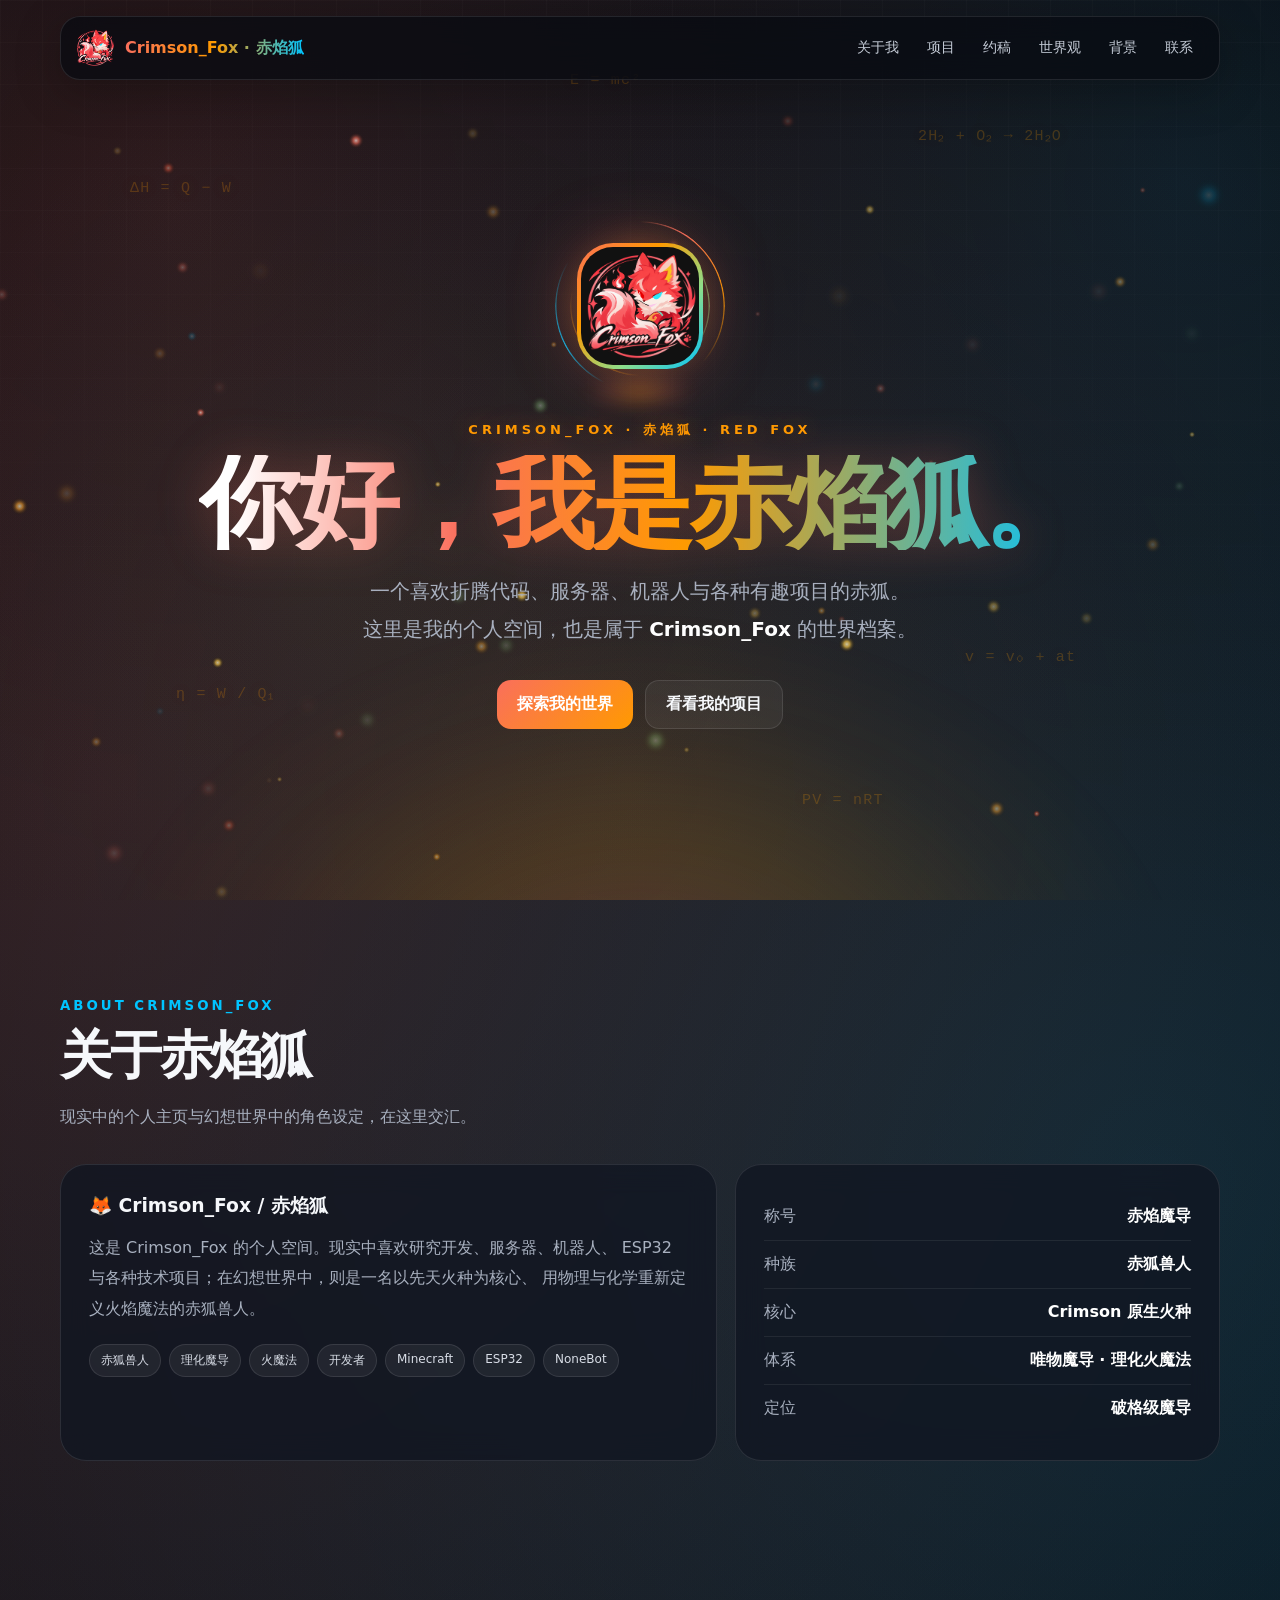
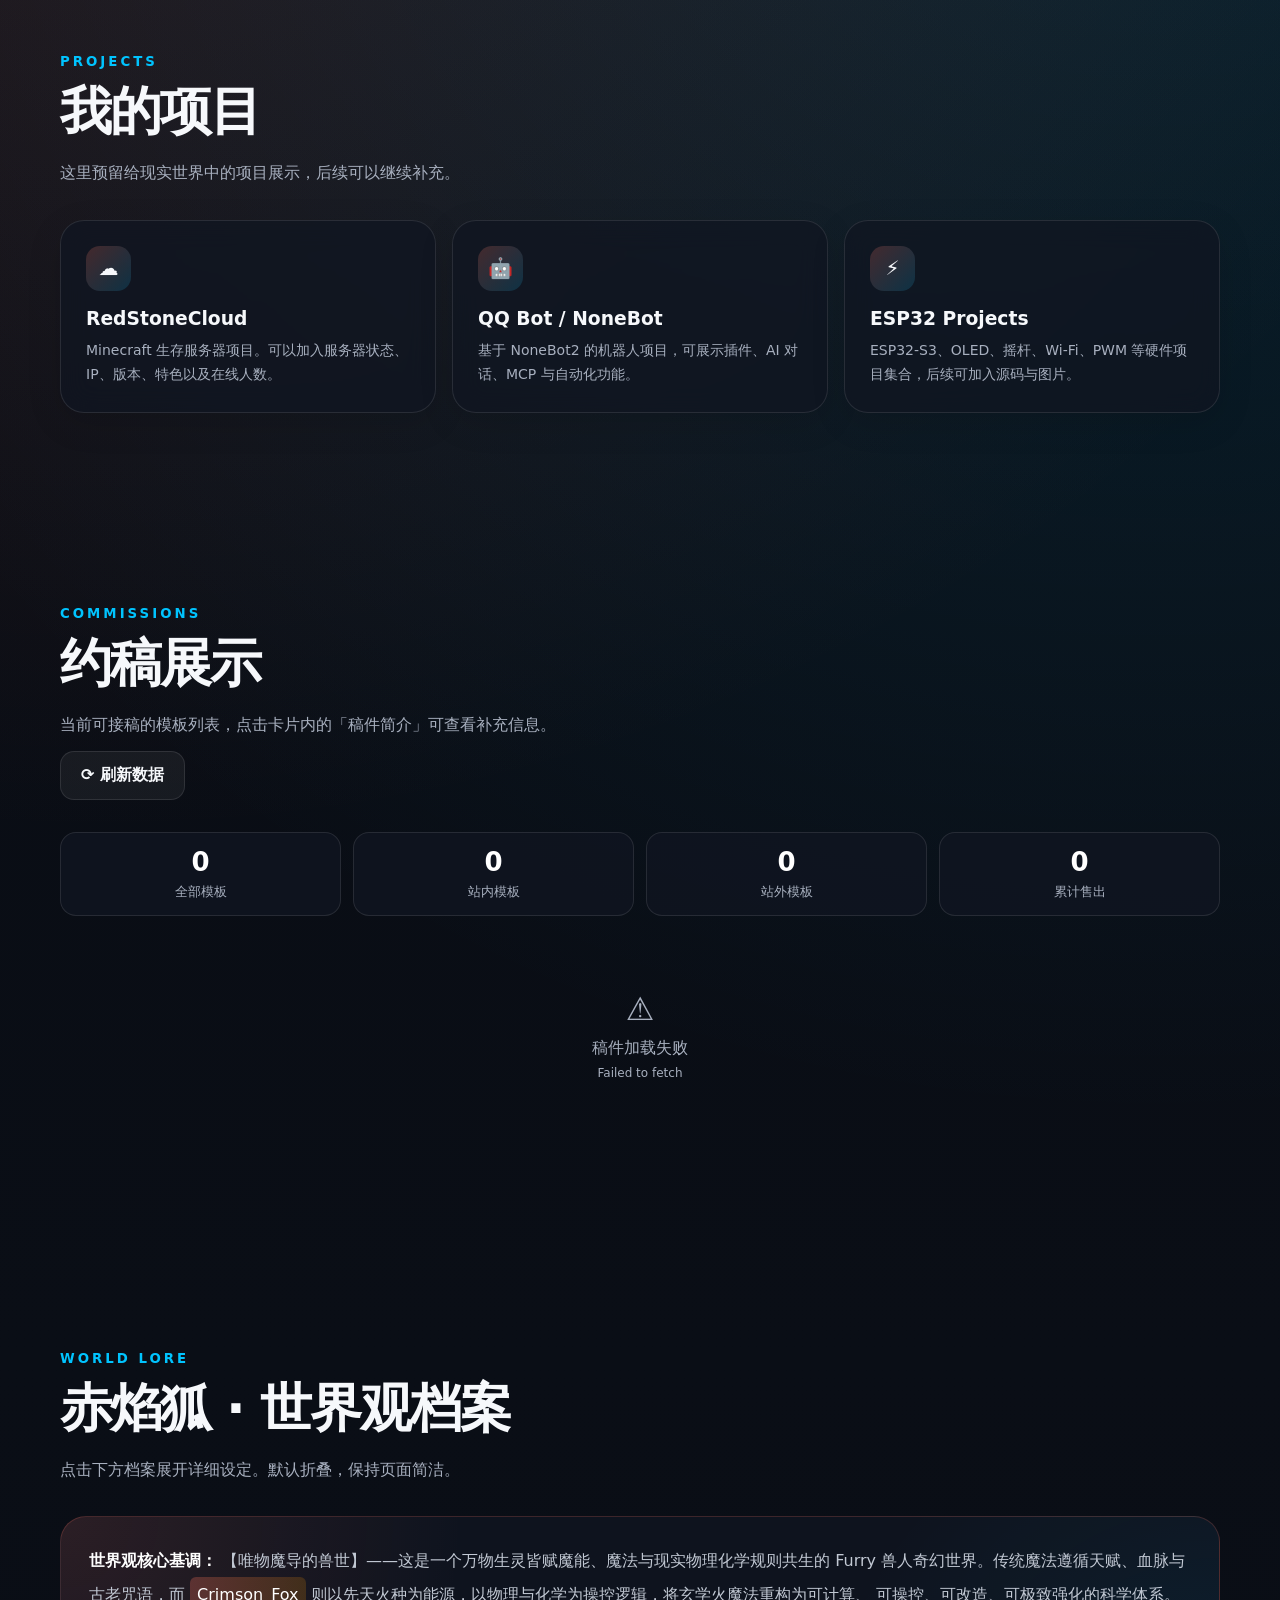
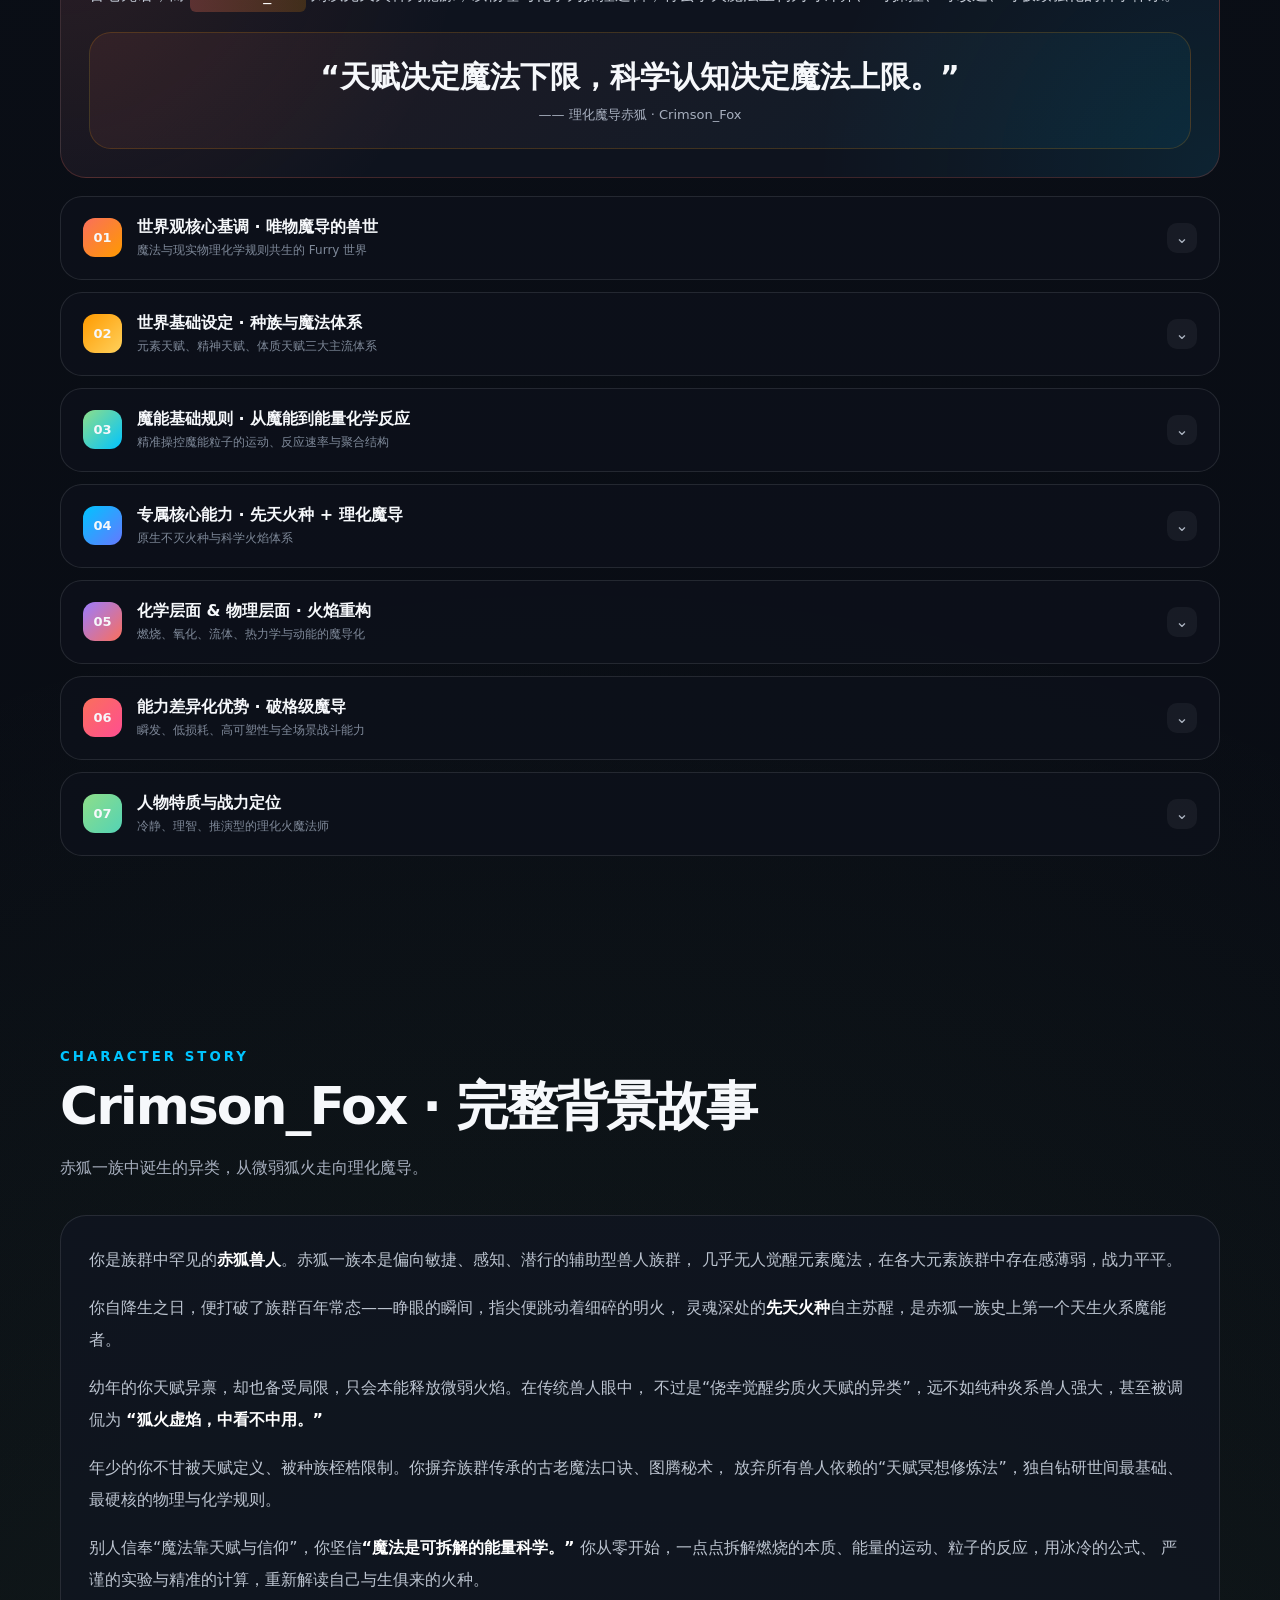
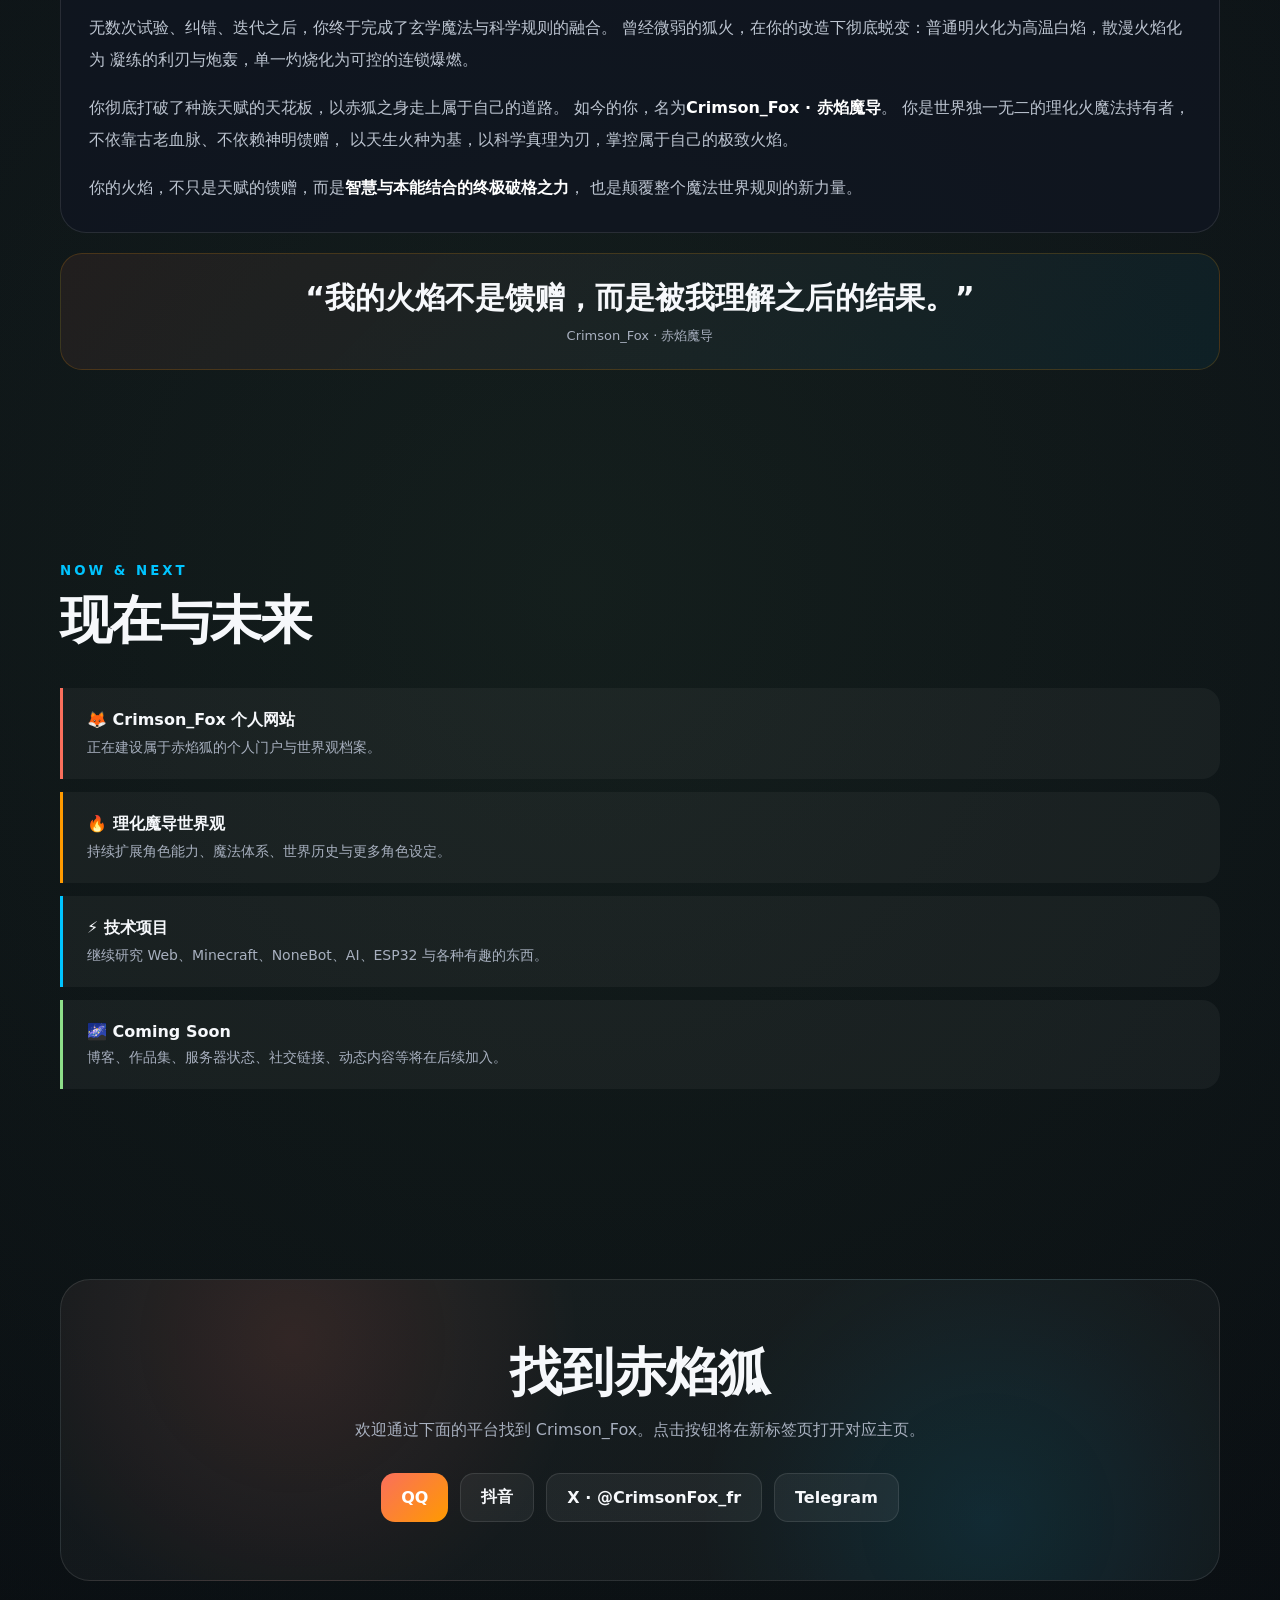
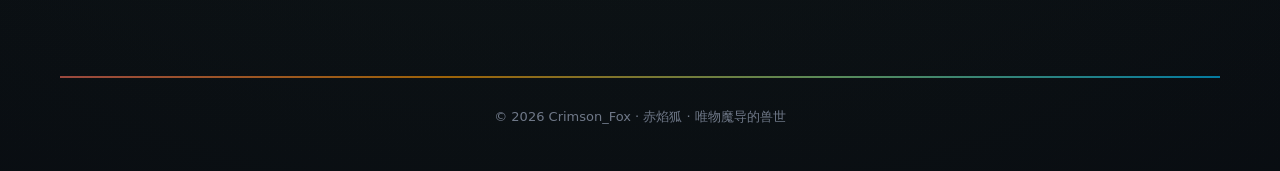
==== commit 26599539: "Update index.html 改为本地加载js稿件" ====
--- a/index.html
+++ b/index.html
@@ -540,6 +540,25 @@
 }
 .stat-card .num{font-size:26px;font-weight:800;color:#fff;line-height:1.2}
 .stat-card .label{color:var(--muted);font-size:13px;display:block;margin-top:4px}
+
+/* 数据来源信息条 */
+.stat-card.meta{
+  grid-column:1 / -1;
+  display:flex;
+  align-items:center;
+  justify-content:center;
+  gap:8px 16px;
+  flex-wrap:wrap;
+  padding:10px 12px;
+  background:rgba(255,255,255,.028);
+}
+.stat-card.meta .label{margin:0;font-size:12px}
+.stat-card.meta .dot{
+  width:7px;height:7px;border-radius:50%;display:inline-block;
+  background:var(--green);margin-right:6px;vertical-align:1px;
+  box-shadow:0 0 10px rgba(142,222,137,.8);
+}
+.stat-card.meta .dot.remote{background:var(--cyan);box-shadow:0 0 10px rgba(0,196,255,.8)}
 
 .commission-grid{
   grid-template-columns:repeat(3,minmax(0,1fr));
@@ -1378,6 +1397,12 @@
 
 <button class="back-to-top" id="backToTop" type="button" aria-label="返回顶部">↑</button>
 
+<!-- =========================================================
+     引入本地 commission.js（优先数据源）
+     该文件应定义 window.commissionData = { success, list, ... }
+     ========================================================= -->
+<script src="commission.js"></script>
+
 <script>
 /* =========================================================
    Crimson_Fox · 背景魔能粒子
@@ -1998,14 +2023,18 @@
 
 /* =========================================================
    Crimson_Fox · 约稿展示系统
-
-   API：https://getcommissionlist.redsc.cn/
-   规则：
-   1. 只请求根地址，不添加任何查询参数。
-   2. API 返回的 list 是完整稿件列表。
-   3. 最后一项 key=data 是求稿信息，不是稿件，自动过滤。
-   4. 分页完全由前端完成，不会因翻页再次请求 API。
-   5. 每张卡片使用独立 <details>，展开互不影响。
+   ---------------------------------------------------------
+   数据来源（优先级从高到低）：
+   1. window.commissionData（由同目录 commission.js 提供）
+   2. https://getcommissionlist.redsc.cn/（远程兜底）
+
+   兼容两种 list 结构：
+   A) list: [ { id, title, price, ... } ]
+   B) list: [ { key, value: { id, title, price, ... } } ]
+      —— 其中 key=data 的求稿信息会被自动过滤
+
+   分页完全由前端完成，翻页不会再次发起请求。
+   每张卡片使用独立 <details>，展开互不影响。
    ========================================================= */
 (function () {
   'use strict';
@@ -2016,6 +2045,9 @@
   let allCommissionItems = [];
   let commissionPage = 1;
   let commissionLoading = false;
+
+  /* 数据来源元信息：{ source: 'local' | 'remote', updatedAt: string } */
+  let commissionMeta = { source: '', updatedAt: '' };
 
   function escapeHtml(value) {
     if (value === null || value === undefined) return '';
@@ -2032,19 +2064,29 @@
     return Number.isFinite(n) ? n : 0;
   }
 
+  /* ---------- 解析：兼容两种 list 结构 ---------- */
   function parseCommissionResponse(json) {
     if (!json || typeof json !== 'object') {
-      throw new Error('API 返回的数据不是 JSON 对象');
+      throw new Error('数据不是 JSON 对象');
     }
-    if (json.success !== true) {
-      throw new Error('API 返回 success=false');
+    if (json.success === false) {
+      throw new Error('数据 success=false');
     }
     if (!Array.isArray(json.list)) {
-      throw new Error('API 缺少 list 数组');
+      throw new Error('数据缺少 list 数组');
     }
 
     return json.list
-      .map(entry => entry && entry.value)
+      .map(entry => {
+        /* 结构 B：{ key, value:{...} }，其中 key=data 是求稿信息，非稿件 */
+        if (entry && typeof entry === 'object' &&
+            entry.value && typeof entry.value === 'object') {
+          if (entry.key === 'data') return null;
+          return entry.value;
+        }
+        /* 结构 A：直接就是稿件对象 */
+        return entry;
+      })
       .filter(item =>
         item &&
         item.id !== undefined &&
@@ -2065,6 +2107,7 @@
     return description ? String(description) : '';
   }
 
+  /* ---------- 统计 ---------- */
   function renderStats() {
     const stats = document.getElementById('commissionStats');
     if (!stats) return;
@@ -2072,9 +2115,9 @@
     const total = allCommissionItems.length;
     const inner = allCommissionItems.filter(i => i.tag === '站内模板接稿').length;
     const outer = allCommissionItems.filter(i => i.tag === '站外模板接稿').length;
-    const sold = allCommissionItems.reduce((sum, i) => sum + getNumber(i.sold), 0);
-
-    stats.innerHTML = `
+    const sold  = allCommissionItems.reduce((sum, i) => sum + getNumber(i.sold), 0);
+
+    let html = `
       <div class="stat-card">
         <div class="num">${total}</div>
         <span class="label">全部模板</span>
@@ -2092,8 +2135,37 @@
         <span class="label">累计售出</span>
       </div>
     `;
-  }
-
+
+    /* 数据来源信息条 */
+    if (commissionMeta.source) {
+      const isLocal = commissionMeta.source === 'local';
+      let updatedText = '';
+
+      if (commissionMeta.updatedAt) {
+        const d = new Date(commissionMeta.updatedAt);
+        if (!isNaN(d.getTime())) {
+          updatedText = d.toLocaleString('zh-CN', {
+            year: 'numeric', month: '2-digit', day: '2-digit',
+            hour: '2-digit', minute: '2-digit', hour12: false
+          });
+        }
+      }
+
+      html += `
+        <div class="stat-card meta">
+          <span class="label">
+            <i class="dot ${isLocal ? '' : 'remote'}"></i>
+            数据来源：${isLocal ? '本地 commission.js' : '远程 API'}
+          </span>
+          ${updatedText ? `<span class="label">更新于 ${escapeHtml(updatedText)}</span>` : ''}
+        </div>
+      `;
+    }
+
+    stats.innerHTML = html;
+  }
+
+  /* ---------- 卡片 ---------- */
   function renderCommissionCard(item) {
     const id = escapeHtml(item.id);
     const title = escapeHtml(item.title || '未命名稿件');
@@ -2119,6 +2191,7 @@
               alt="${title} 预览图"
               loading="lazy"
               decoding="async"
+              referrerpolicy="no-referrer"
               onerror="this.remove()"
             >
           ` : ''}
@@ -2172,6 +2245,7 @@
     grid.setAttribute('aria-busy', 'false');
   }
 
+  /* ---------- 分页 ---------- */
   function renderPagination() {
     const pagination = document.getElementById('commissionPagination');
     if (!pagination) return;
@@ -2256,6 +2330,27 @@
     }
   }
 
+  /* ---------- 数据请求：本地 commission.js 优先 → 远程兜底 ---------- */
+  async function requestCommissionData() {
+    /* ① 使用全局 commissionData（由 commission.js 定义） */
+    if (window.commissionData && typeof window.commissionData === 'object') {
+      const json = window.commissionData;
+      if (json.success !== false && Array.isArray(json.list)) {
+        return { json, source: 'local' };
+      }
+    }
+
+    /* ② 远程 API */
+    const res = await fetch(COMMISSION_API, {
+      method: 'GET',
+      headers: { 'Accept': 'application/json' },
+      cache: 'no-store'
+    });
+    if (!res.ok) throw new Error(`HTTP ${res.status}`);
+
+    return { json: await res.json(), source: 'remote' };
+  }
+
   async function loadCommissions() {
     if (commissionLoading) return;
     commissionLoading = true;
@@ -2267,26 +2362,26 @@
     }
 
     try {
-      const response = await fetch(COMMISSION_API, {
-        method: 'GET',
-        headers: { 'Accept': 'application/json' },
-        cache: 'no-store'
-      });
-
-      if (!response.ok) throw new Error(`HTTP ${response.status}`);
-
-      const json = await response.json();
+      const { json, source } = await requestCommissionData();
+
       allCommissionItems = parseCommissionResponse(json);
       commissionPage = 1;
+      commissionMeta = {
+        source: source,
+        updatedAt: json.updated_at || ''
+      };
 
       renderCommissions();
 
-      console.log(`[Commission] API loaded: ${allCommissionItems.length} items`);
+      console.log(
+        `[Commission] 数据来源: ${source}，共 ${allCommissionItems.length} 条`
+      );
     } catch (error) {
-      console.error('[Commission] API 请求失败：', error);
+      console.error('[Commission] 数据加载失败：', error);
 
       allCommissionItems = [];
       commissionPage = 1;
+      commissionMeta = { source: '', updatedAt: '' };
 
       if (grid) {
         grid.setAttribute('aria-busy', 'false');
@@ -2308,6 +2403,7 @@
     }
   }
 
+  /* ---------- 事件绑定 ---------- */
   document.addEventListener('click', function (event) {
     const button = event.target.closest('#commissionPagination button[data-page]');
     if (!button || button.disabled) return;
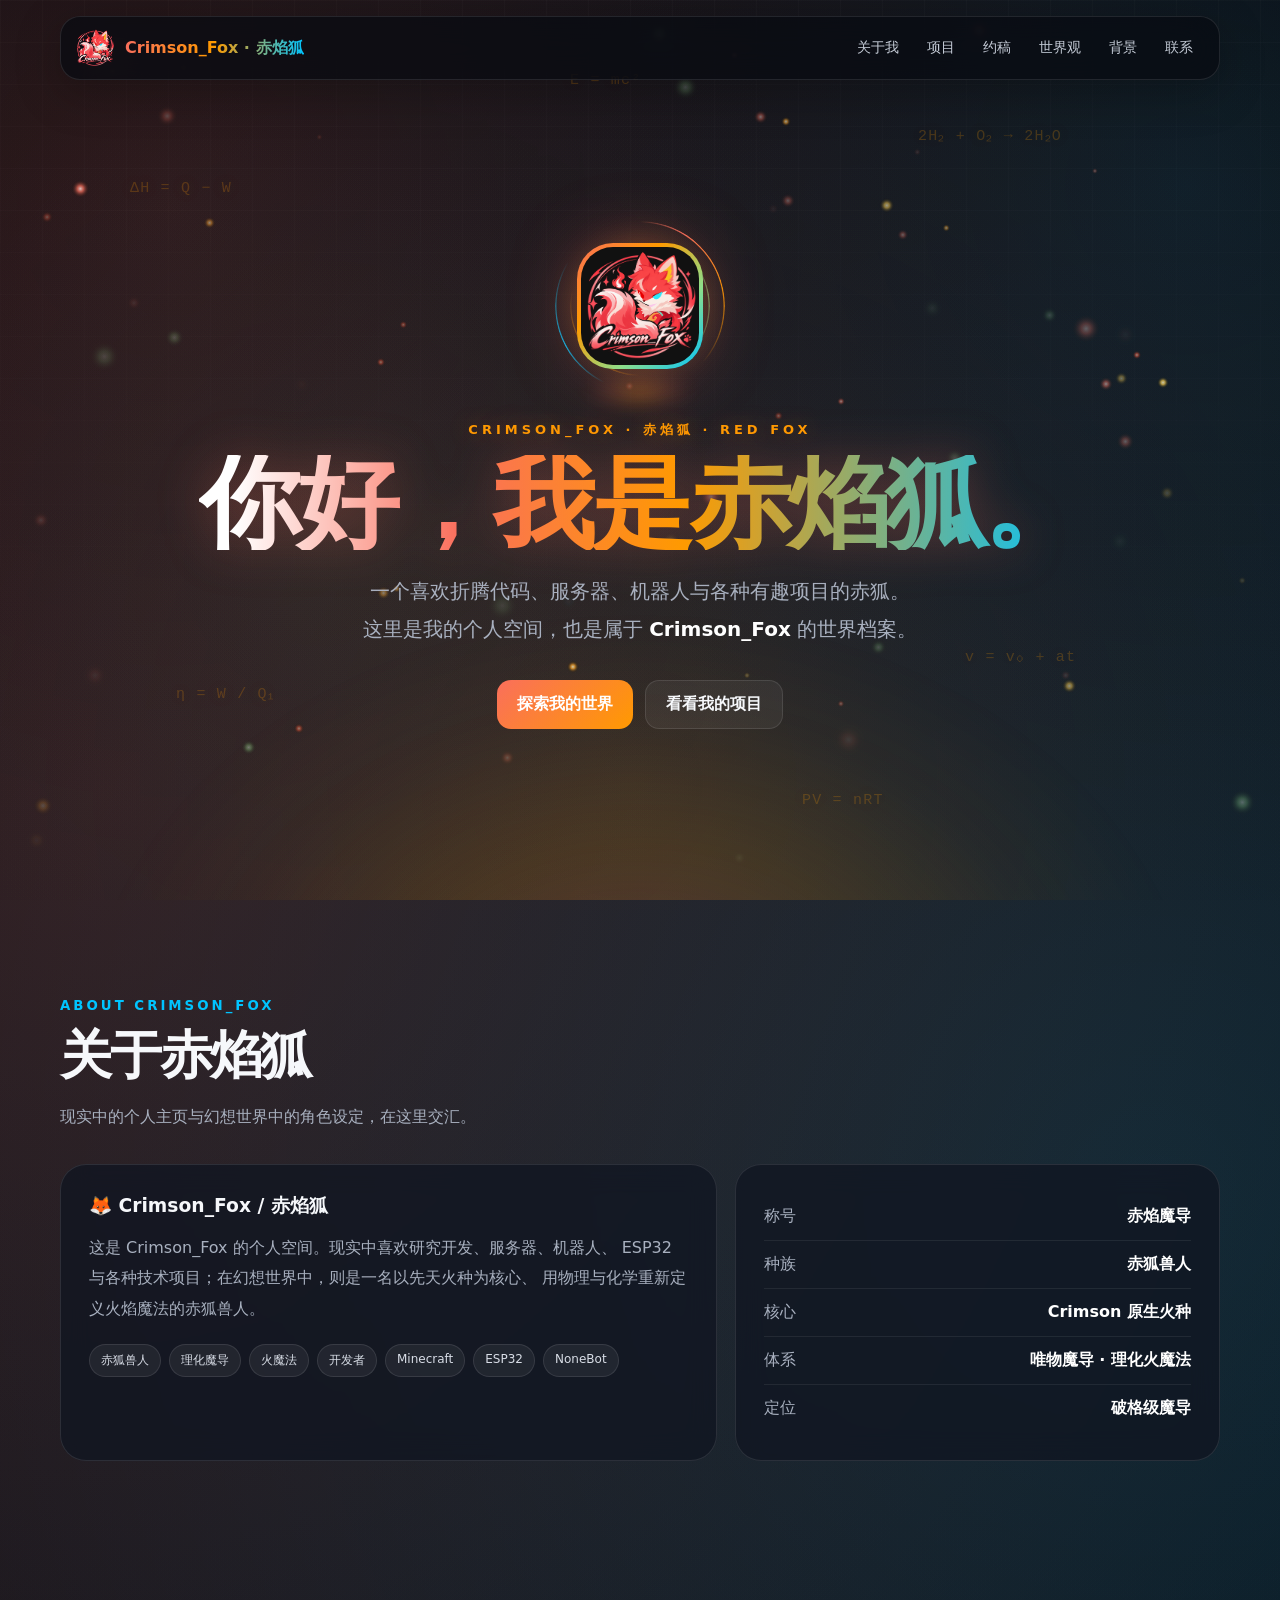
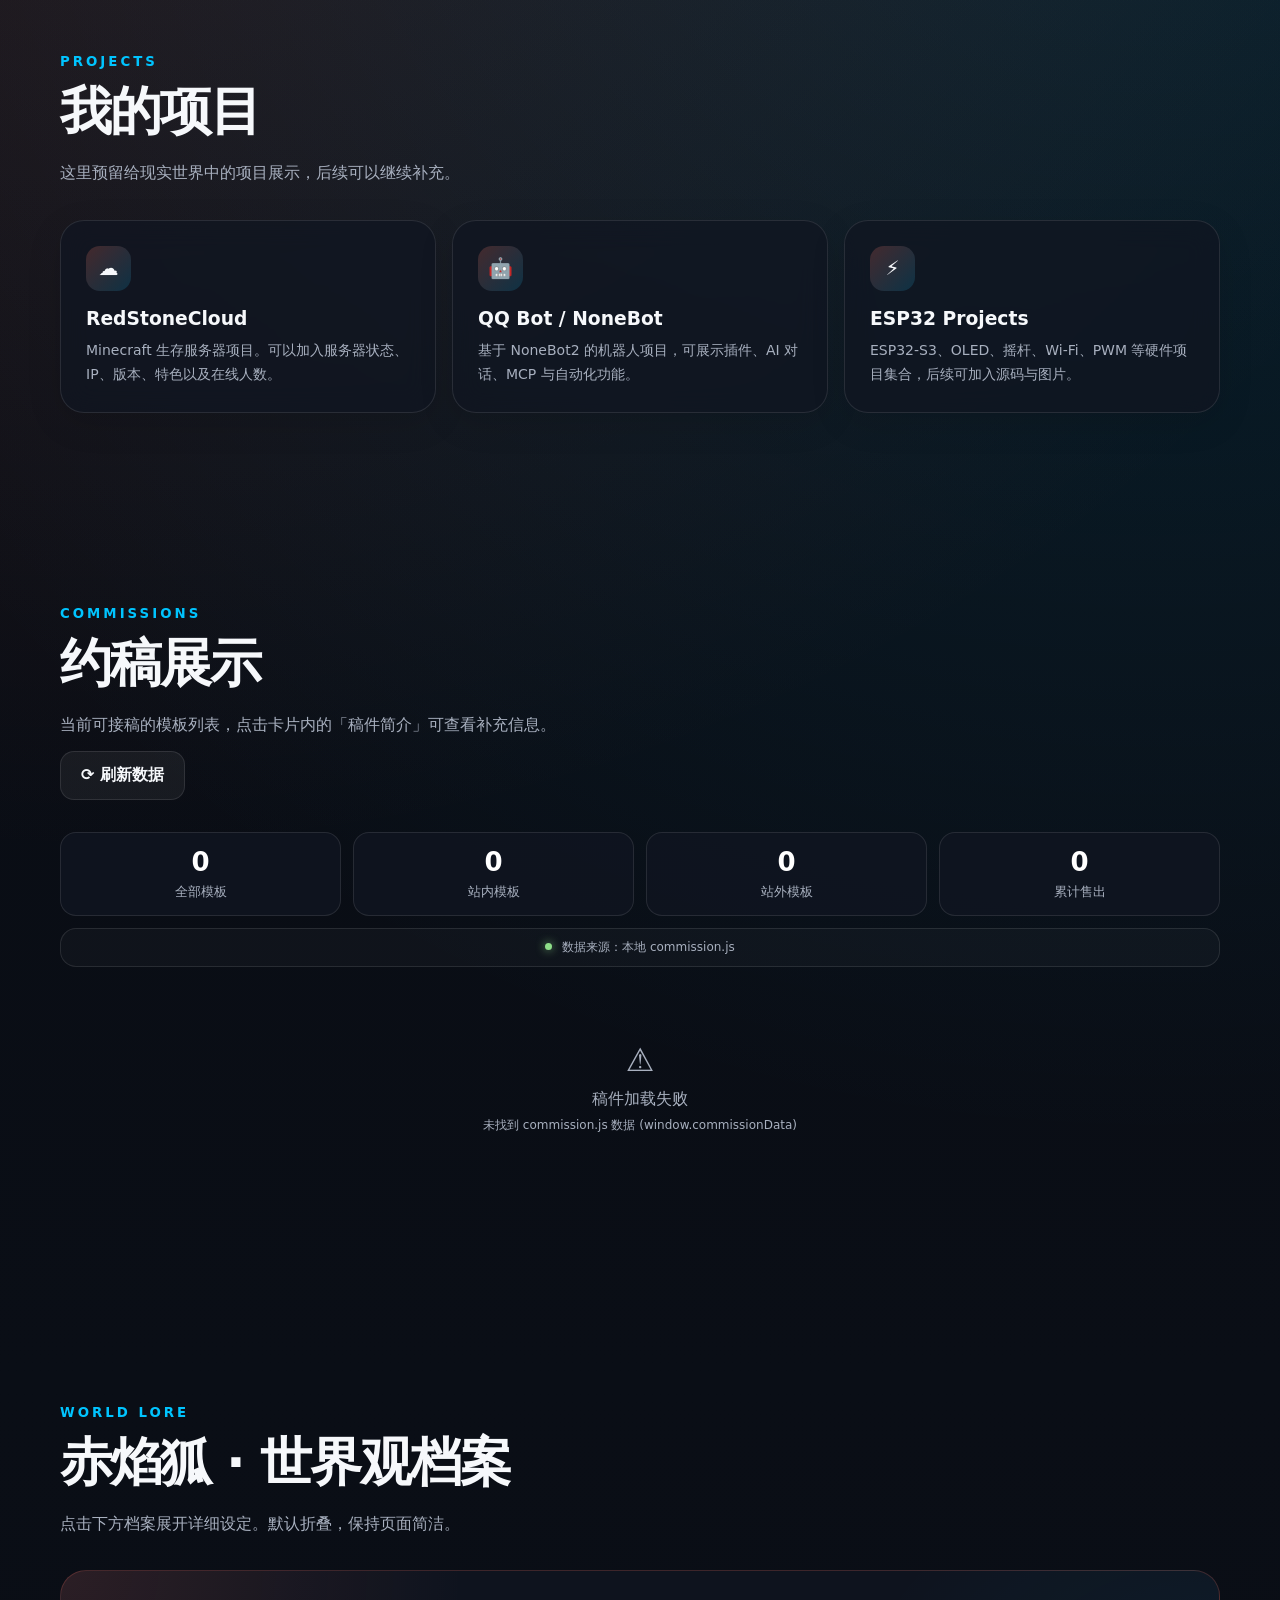
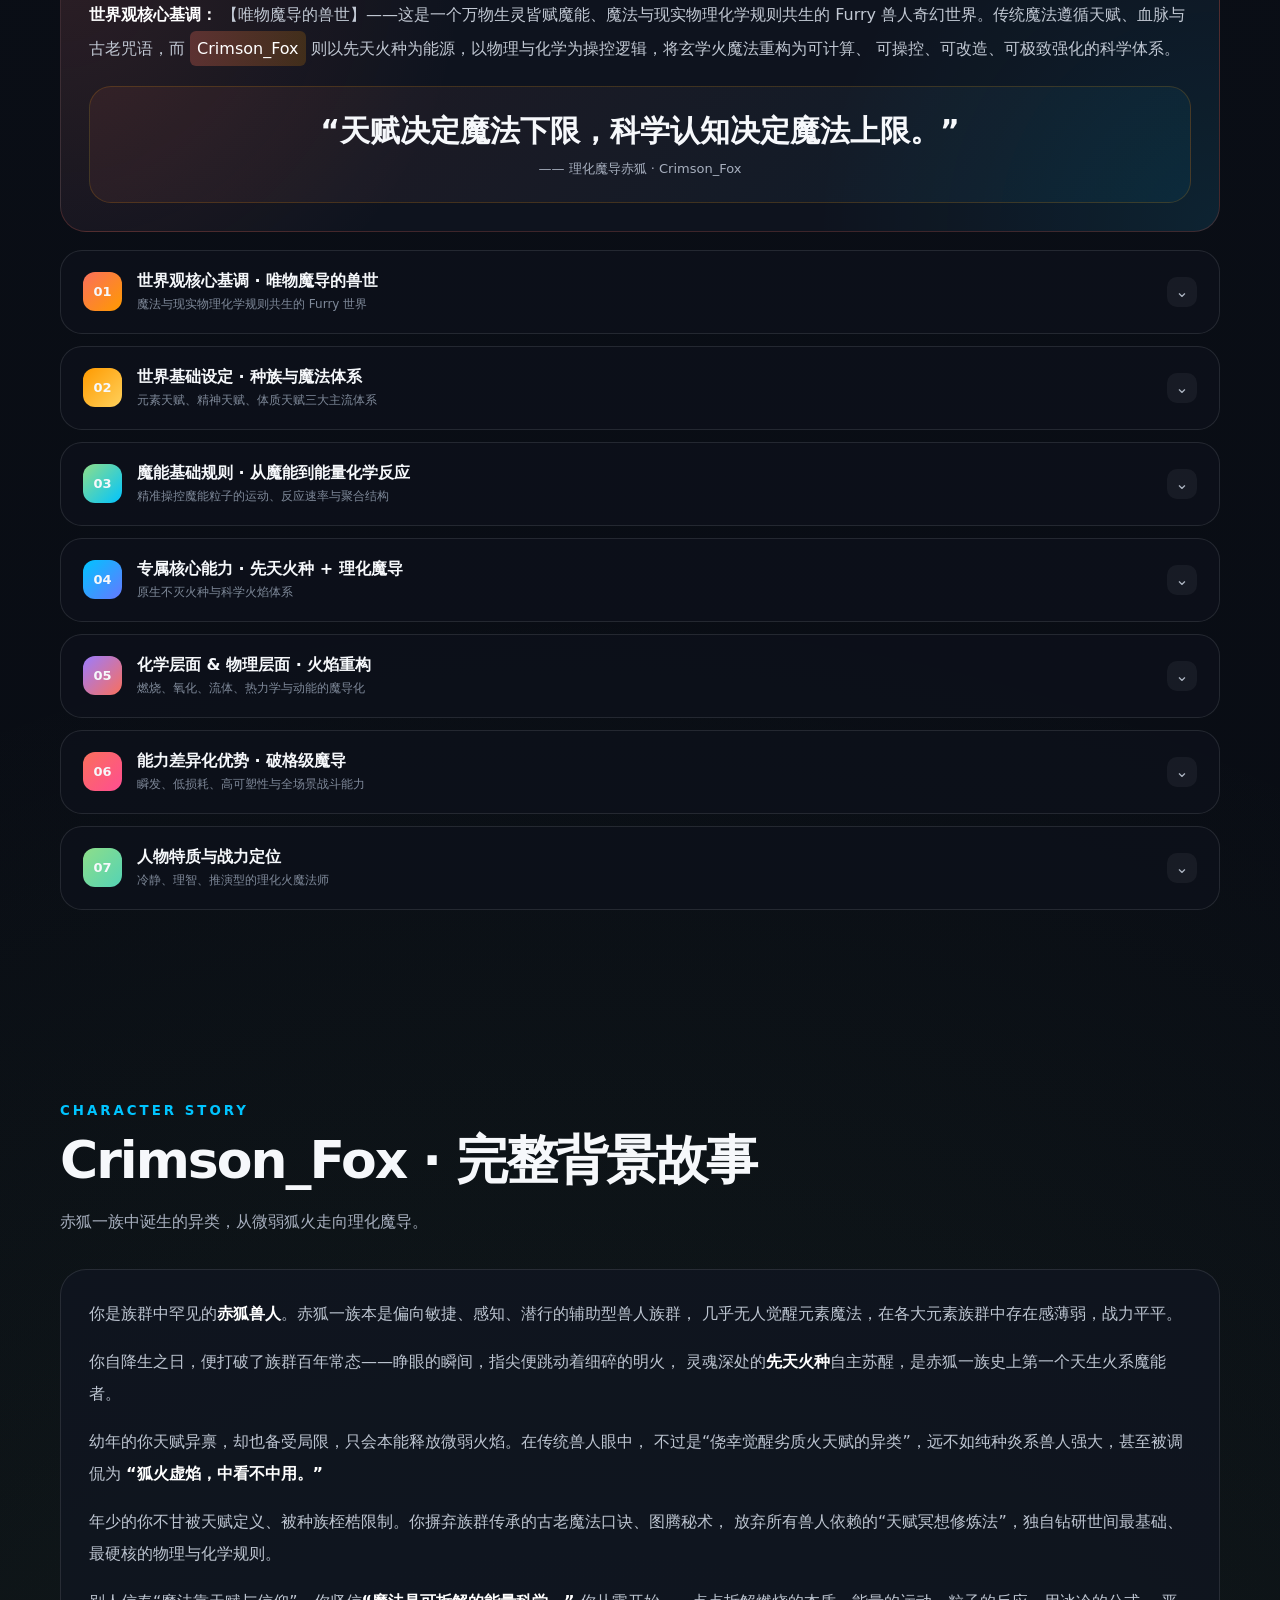
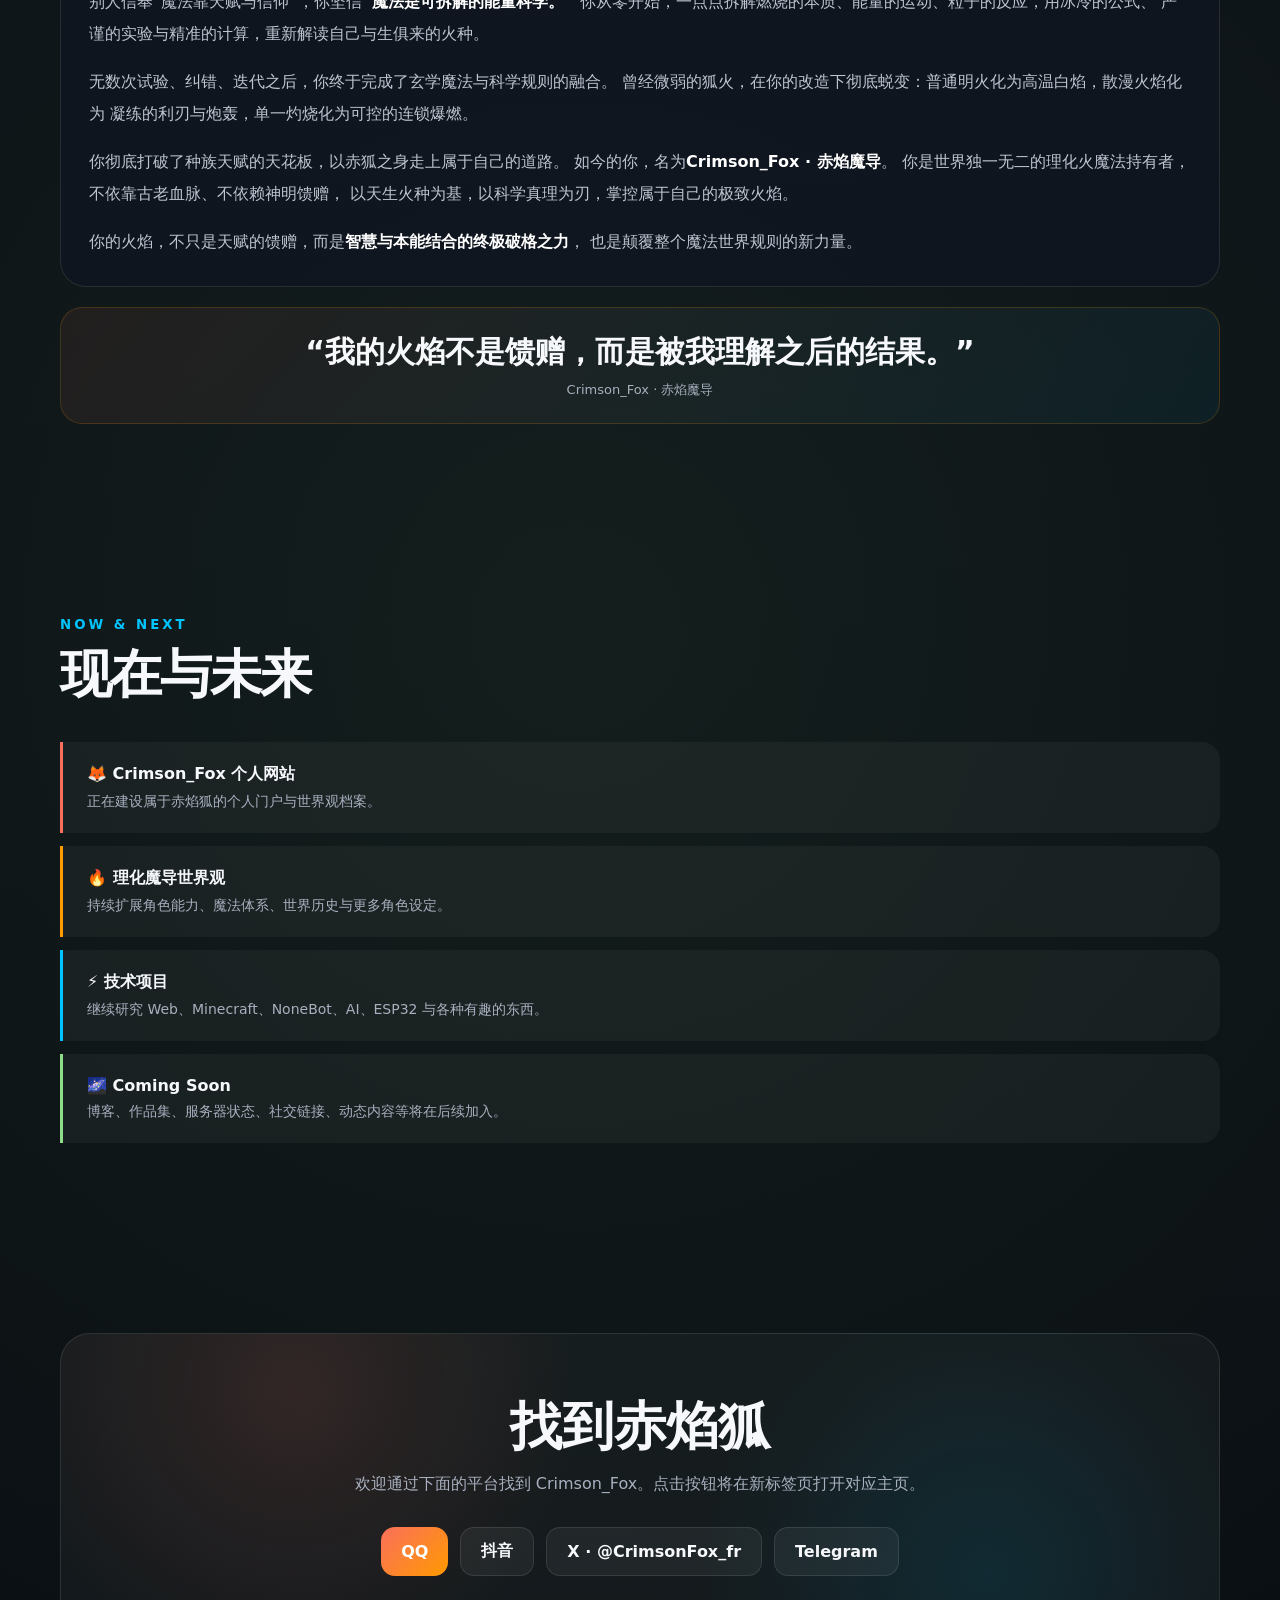
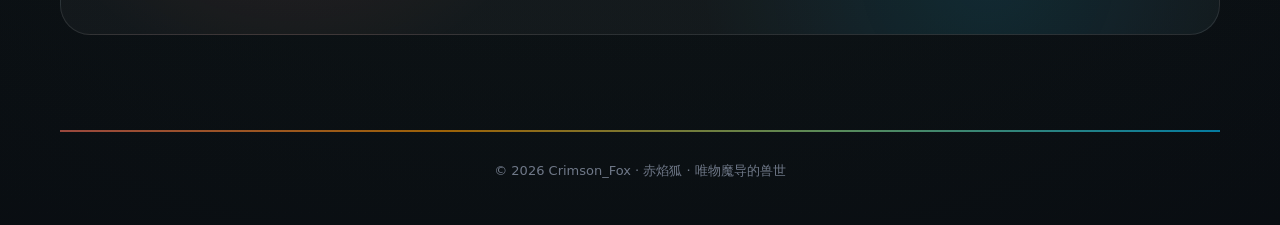
==== commit f9fe4281: "Refactor commission data source to use local only 优化了一下" ====
--- a/index.html
+++ b/index.html
@@ -19,7 +19,6 @@
 <meta name="twitter:image" content="Crimson_Fox_ico.png">
 
 <link rel="icon" type="image/png" href="Crimson_Fox_ico.png">
-<link rel="preconnect" href="https://getcommissionlist.redsc.cn">
 
 <style>
 /* =========================================================
@@ -558,7 +557,6 @@
   background:var(--green);margin-right:6px;vertical-align:1px;
   box-shadow:0 0 10px rgba(142,222,137,.8);
 }
-.stat-card.meta .dot.remote{background:var(--cyan);box-shadow:0 0 10px rgba(0,196,255,.8)}
 
 .commission-grid{
   grid-template-columns:repeat(3,minmax(0,1fr));
@@ -1398,7 +1396,7 @@
 <button class="back-to-top" id="backToTop" type="button" aria-label="返回顶部">↑</button>
 
 <!-- =========================================================
-     引入本地 commission.js（优先数据源）
+     引入本地 commission.js（唯一数据源）
      该文件应定义 window.commissionData = { success, list, ... }
      ========================================================= -->
 <script src="commission.js"></script>
@@ -2022,32 +2020,27 @@
 })();
 
 /* =========================================================
-   Crimson_Fox · 约稿展示系统
+   Crimson_Fox · 约稿展示系统（仅本地 commission.js）
    ---------------------------------------------------------
-   数据来源（优先级从高到低）：
-   1. window.commissionData（由同目录 commission.js 提供）
-   2. https://getcommissionlist.redsc.cn/（远程兜底）
-
+   数据来源：同目录 commission.js 定义的 window.commissionData
    兼容两种 list 结构：
    A) list: [ { id, title, price, ... } ]
    B) list: [ { key, value: { id, title, price, ... } } ]
       —— 其中 key=data 的求稿信息会被自动过滤
-
    分页完全由前端完成，翻页不会再次发起请求。
    每张卡片使用独立 <details>，展开互不影响。
    ========================================================= */
 (function () {
   'use strict';
 
-  const COMMISSION_API = 'https://getcommissionlist.redsc.cn/';
   const COMMISSIONS_PER_PAGE = 6;
 
   let allCommissionItems = [];
   let commissionPage = 1;
   let commissionLoading = false;
 
-  /* 数据来源元信息：{ source: 'local' | 'remote', updatedAt: string } */
-  let commissionMeta = { source: '', updatedAt: '' };
+  /* 数据来源元信息（本地固定） */
+  let commissionMeta = { source: 'local', updatedAt: '' };
 
   function escapeHtml(value) {
     if (value === null || value === undefined) return '';
@@ -2136,11 +2129,9 @@
       </div>
     `;
 
-    /* 数据来源信息条 */
+    /* 数据来源信息条（本地） */
     if (commissionMeta.source) {
-      const isLocal = commissionMeta.source === 'local';
       let updatedText = '';
-
       if (commissionMeta.updatedAt) {
         const d = new Date(commissionMeta.updatedAt);
         if (!isNaN(d.getTime())) {
@@ -2154,8 +2145,8 @@
       html += `
         <div class="stat-card meta">
           <span class="label">
-            <i class="dot ${isLocal ? '' : 'remote'}"></i>
-            数据来源：${isLocal ? '本地 commission.js' : '远程 API'}
+            <i class="dot"></i>
+            数据来源：本地 commission.js
           </span>
           ${updatedText ? `<span class="label">更新于 ${escapeHtml(updatedText)}</span>` : ''}
         </div>
@@ -2330,27 +2321,7 @@
     }
   }
 
-  /* ---------- 数据请求：本地 commission.js 优先 → 远程兜底 ---------- */
-  async function requestCommissionData() {
-    /* ① 使用全局 commissionData（由 commission.js 定义） */
-    if (window.commissionData && typeof window.commissionData === 'object') {
-      const json = window.commissionData;
-      if (json.success !== false && Array.isArray(json.list)) {
-        return { json, source: 'local' };
-      }
-    }
-
-    /* ② 远程 API */
-    const res = await fetch(COMMISSION_API, {
-      method: 'GET',
-      headers: { 'Accept': 'application/json' },
-      cache: 'no-store'
-    });
-    if (!res.ok) throw new Error(`HTTP ${res.status}`);
-
-    return { json: await res.json(), source: 'remote' };
-  }
-
+  /* ---------- 数据加载：仅使用本地 commission.js ---------- */
   async function loadCommissions() {
     if (commissionLoading) return;
     commissionLoading = true;
@@ -2362,26 +2333,30 @@
     }
 
     try {
-      const { json, source } = await requestCommissionData();
+      if (!window.commissionData || typeof window.commissionData !== 'object') {
+        throw new Error('未找到 commission.js 数据 (window.commissionData)');
+      }
+
+      const json = window.commissionData;
 
       allCommissionItems = parseCommissionResponse(json);
       commissionPage = 1;
       commissionMeta = {
-        source: source,
+        source: 'local',
         updatedAt: json.updated_at || ''
       };
 
       renderCommissions();
 
       console.log(
-        `[Commission] 数据来源: ${source}，共 ${allCommissionItems.length} 条`
+        `[Commission] 本地 commission.js 加载成功，共 ${allCommissionItems.length} 条`
       );
     } catch (error) {
       console.error('[Commission] 数据加载失败：', error);
 
       allCommissionItems = [];
       commissionPage = 1;
-      commissionMeta = { source: '', updatedAt: '' };
+      commissionMeta = { source: 'local', updatedAt: '' };
 
       if (grid) {
         grid.setAttribute('aria-busy', 'false');
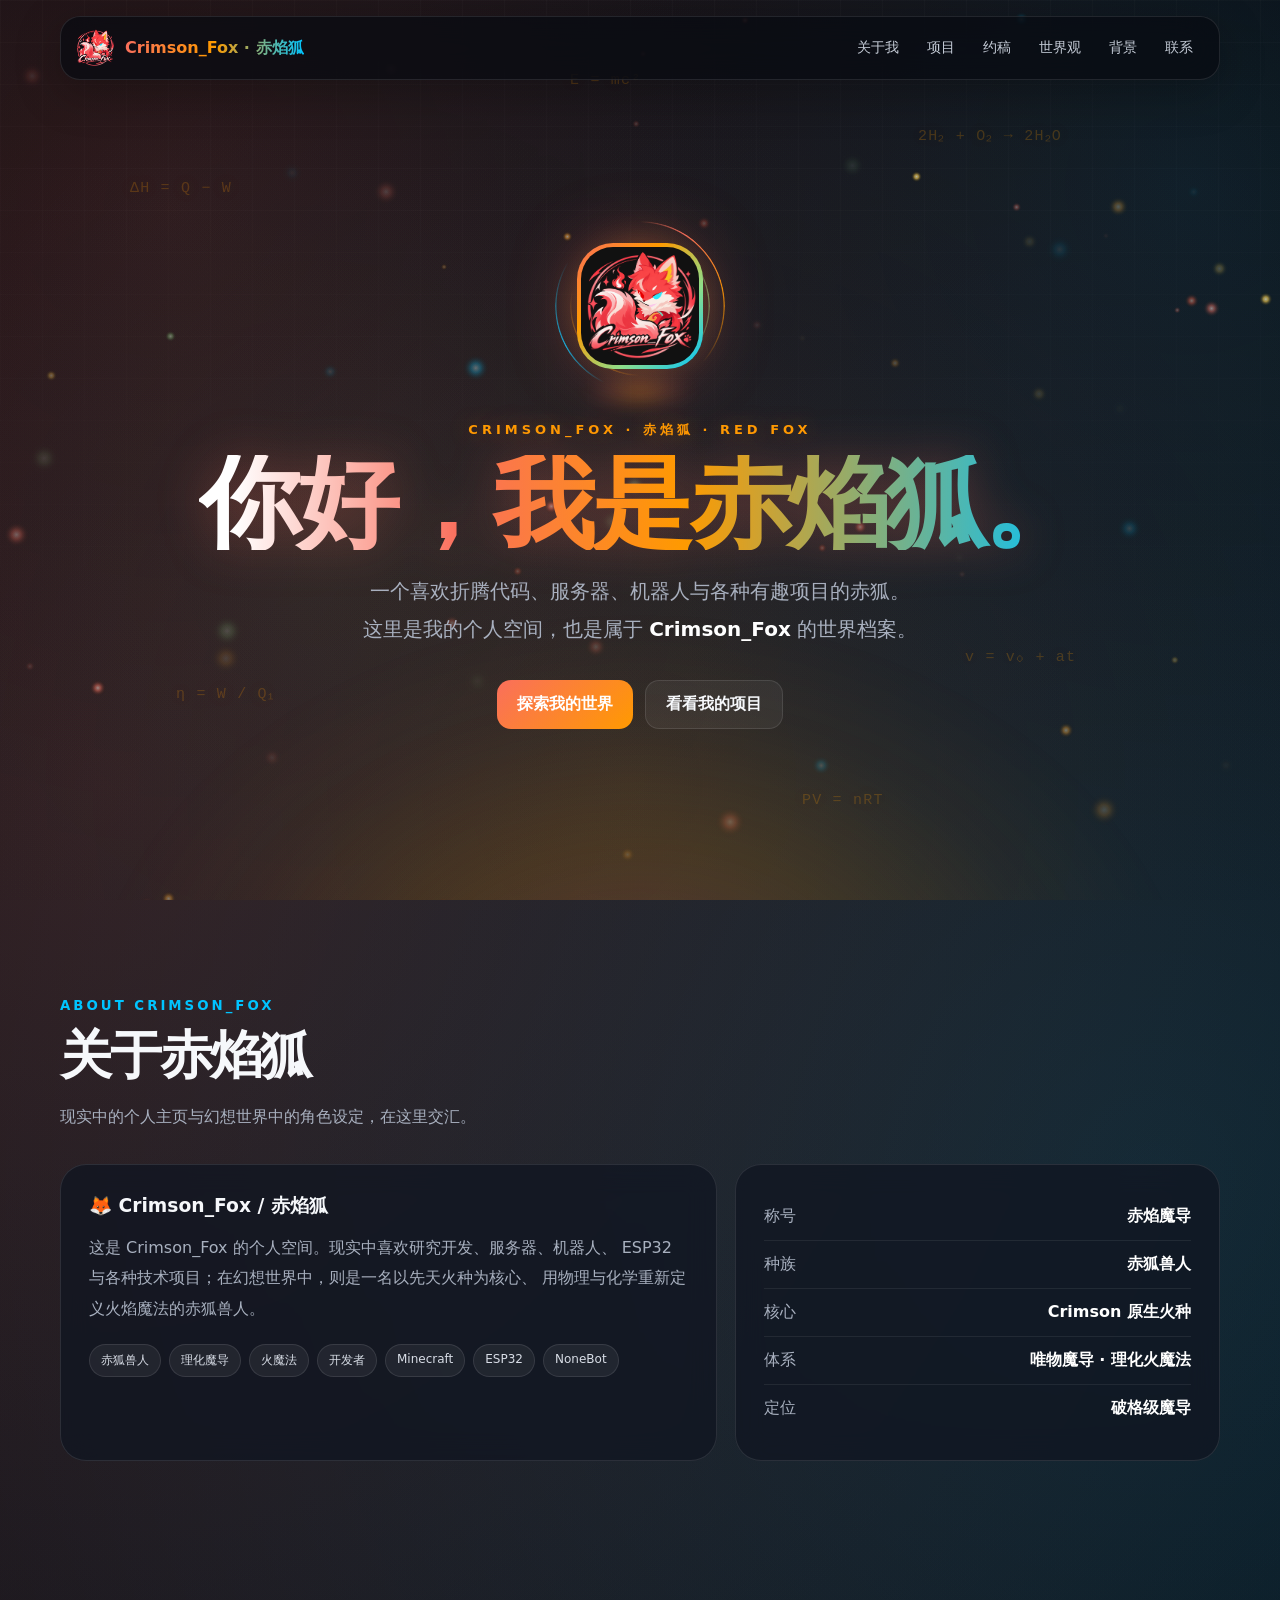
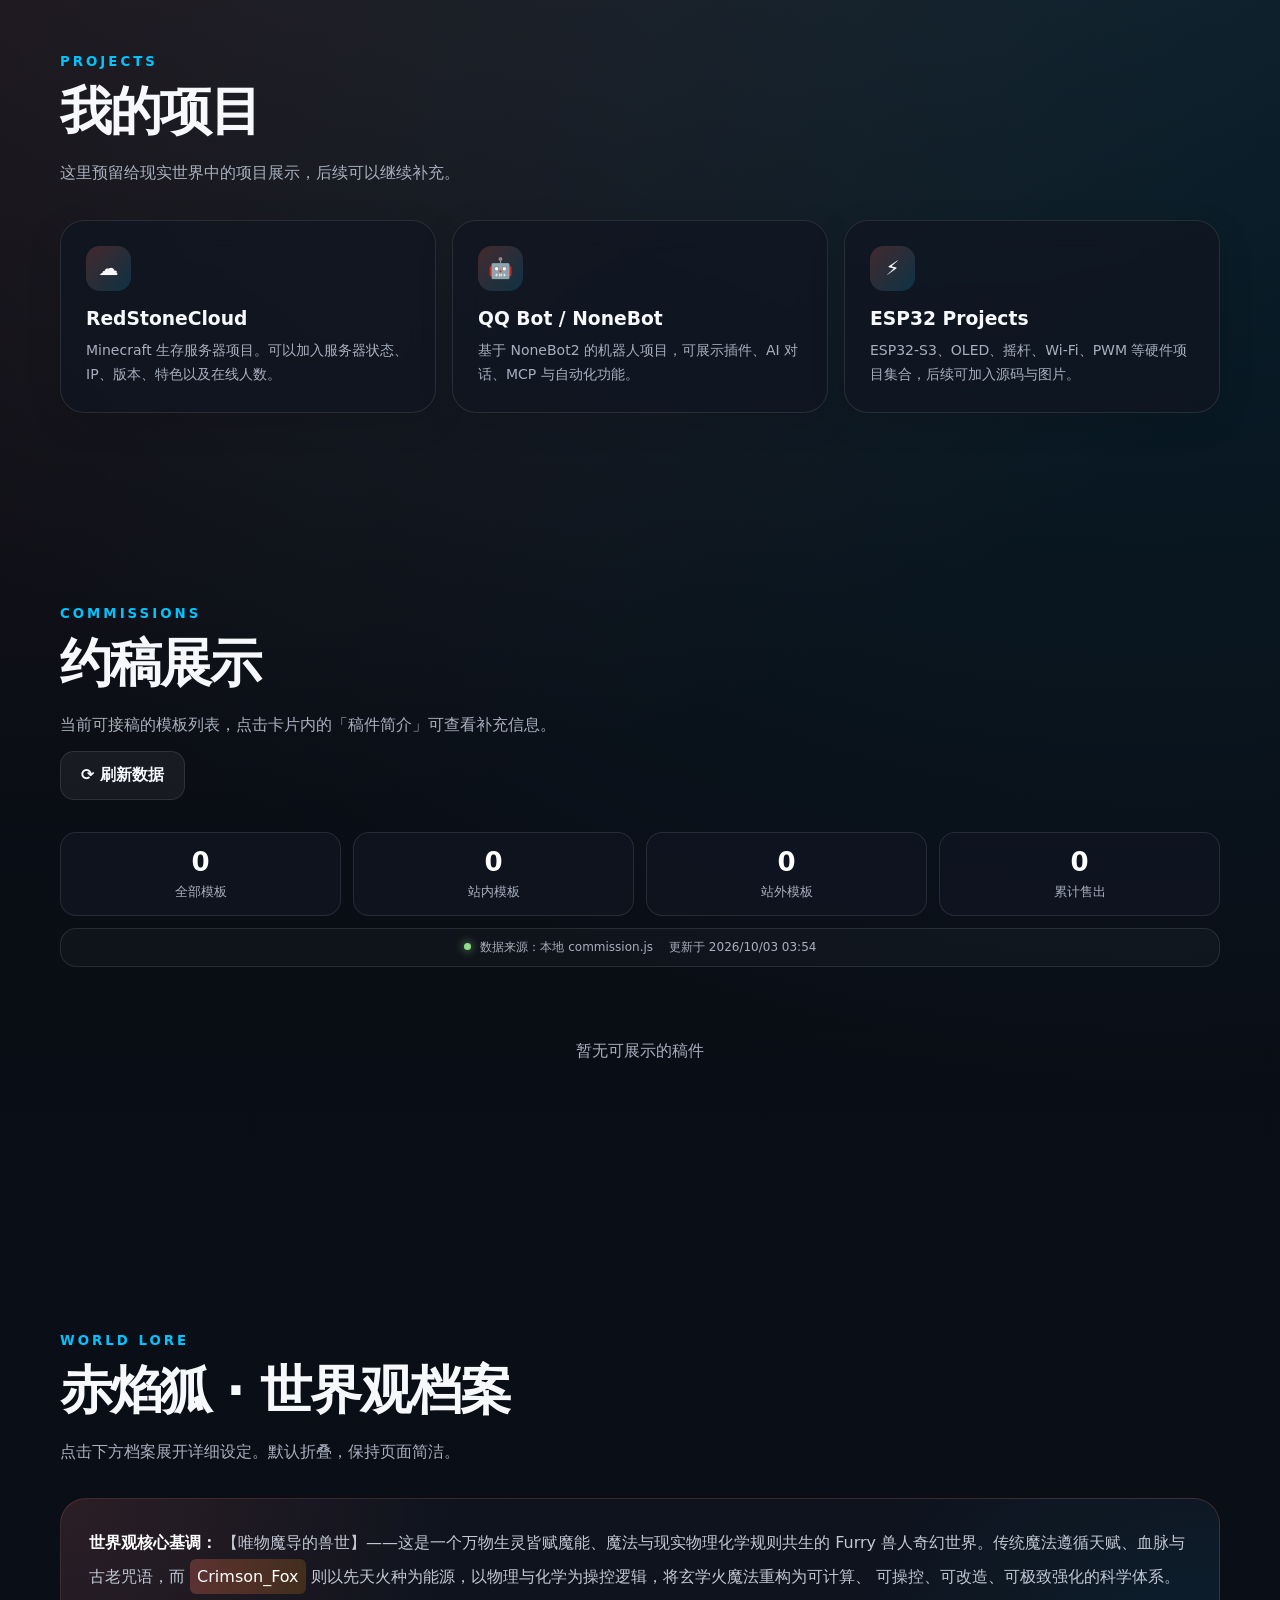
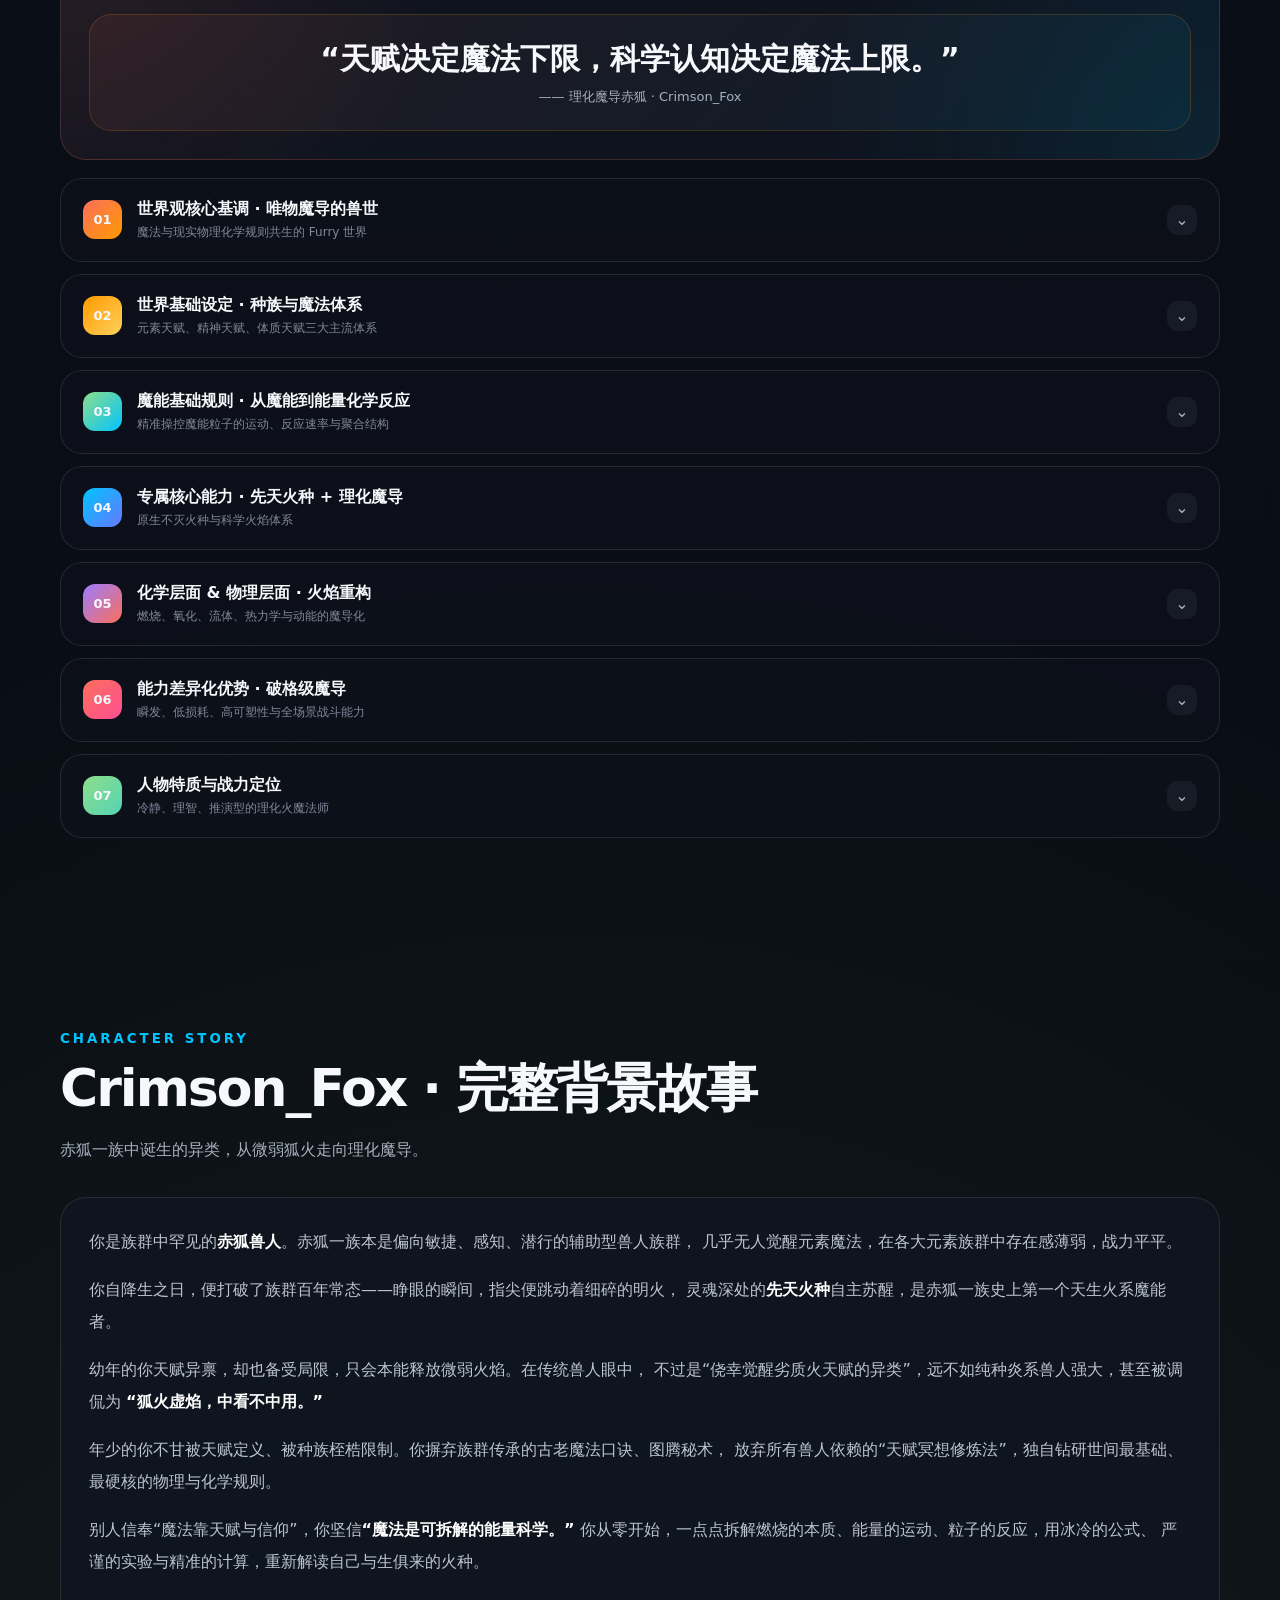
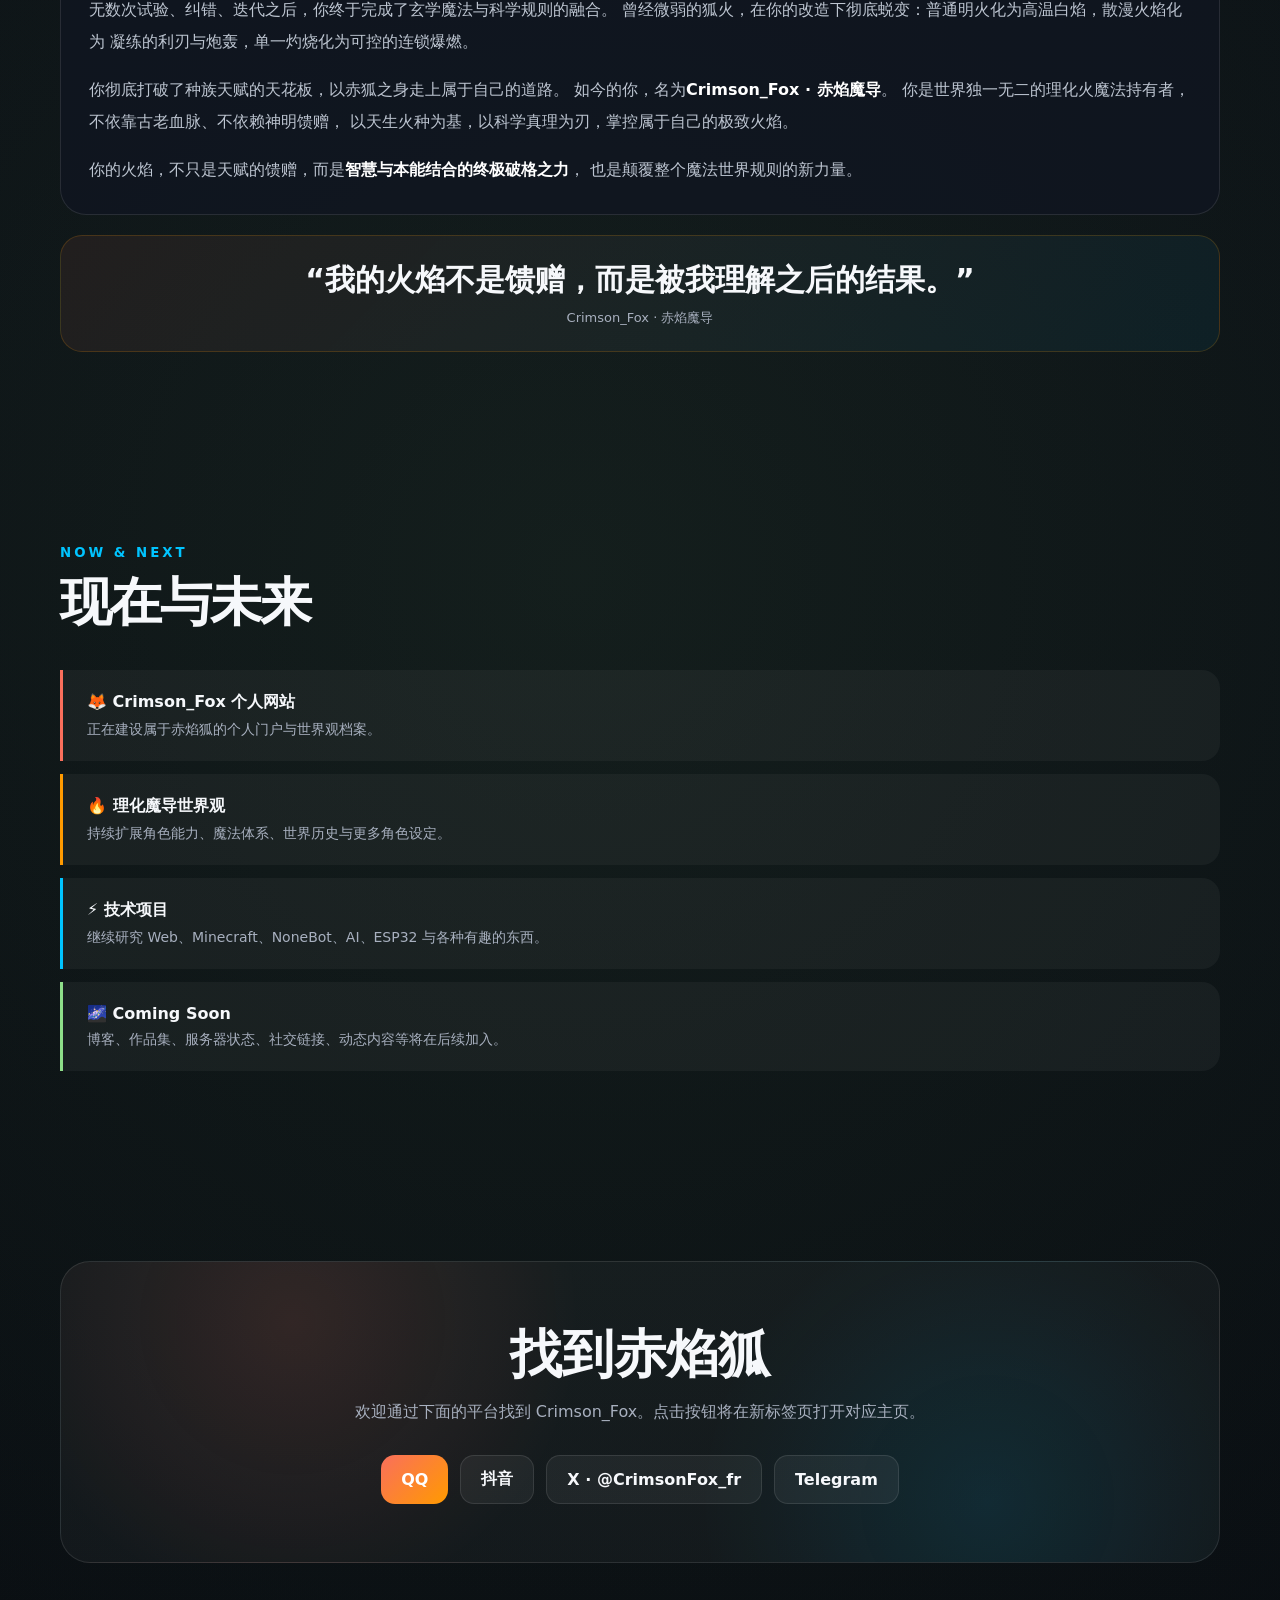
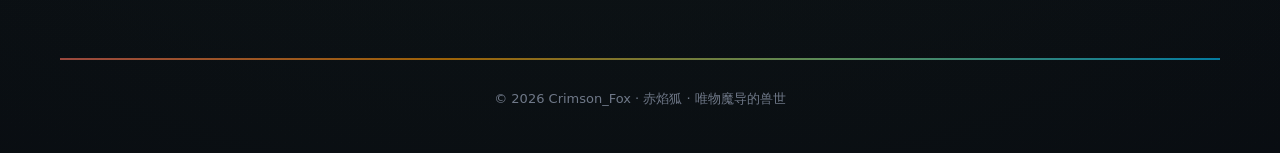
==== commit 5cdd23cc: "Update index.html" ====
--- a/index.html
+++ b/index.html
@@ -1397,7 +1397,7 @@
 
 <!-- =========================================================
      引入本地 commission.js（唯一数据源）
-     该文件应定义 window.commissionData = { success, list, ... }
+     该文件应定义 commissionData 或 window.commissionData
      ========================================================= -->
 <script src="commission.js"></script>
 
@@ -2022,7 +2022,11 @@
 /* =========================================================
    Crimson_Fox · 约稿展示系统（仅本地 commission.js）
    ---------------------------------------------------------
-   数据来源：同目录 commission.js 定义的 window.commissionData
+   数据来源：同目录 commission.js
+   兼容三种声明方式：
+   1. window.commissionData = {...}
+   2. const commissionData = {...}
+   3. var/let commissionData = {...}
    兼容两种 list 结构：
    A) list: [ { id, title, price, ... } ]
    B) list: [ { key, value: { id, title, price, ... } } ]
@@ -2333,11 +2337,17 @@
     }
 
     try {
-      if (!window.commissionData || typeof window.commissionData !== 'object') {
-        throw new Error('未找到 commission.js 数据 (window.commissionData)');
+      /* 兼容 const / let / var / window 声明 */
+      let json = null;
+      if (typeof commissionData !== 'undefined' && commissionData) {
+        json = commissionData;
+      } else if (window.commissionData && typeof window.commissionData === 'object') {
+        json = window.commissionData;
       }
 
-      const json = window.commissionData;
+      if (!json) {
+        throw new Error('未找到 commission.js 数据 (commissionData)');
+      }
 
       allCommissionItems = parseCommissionResponse(json);
       commissionPage = 1;
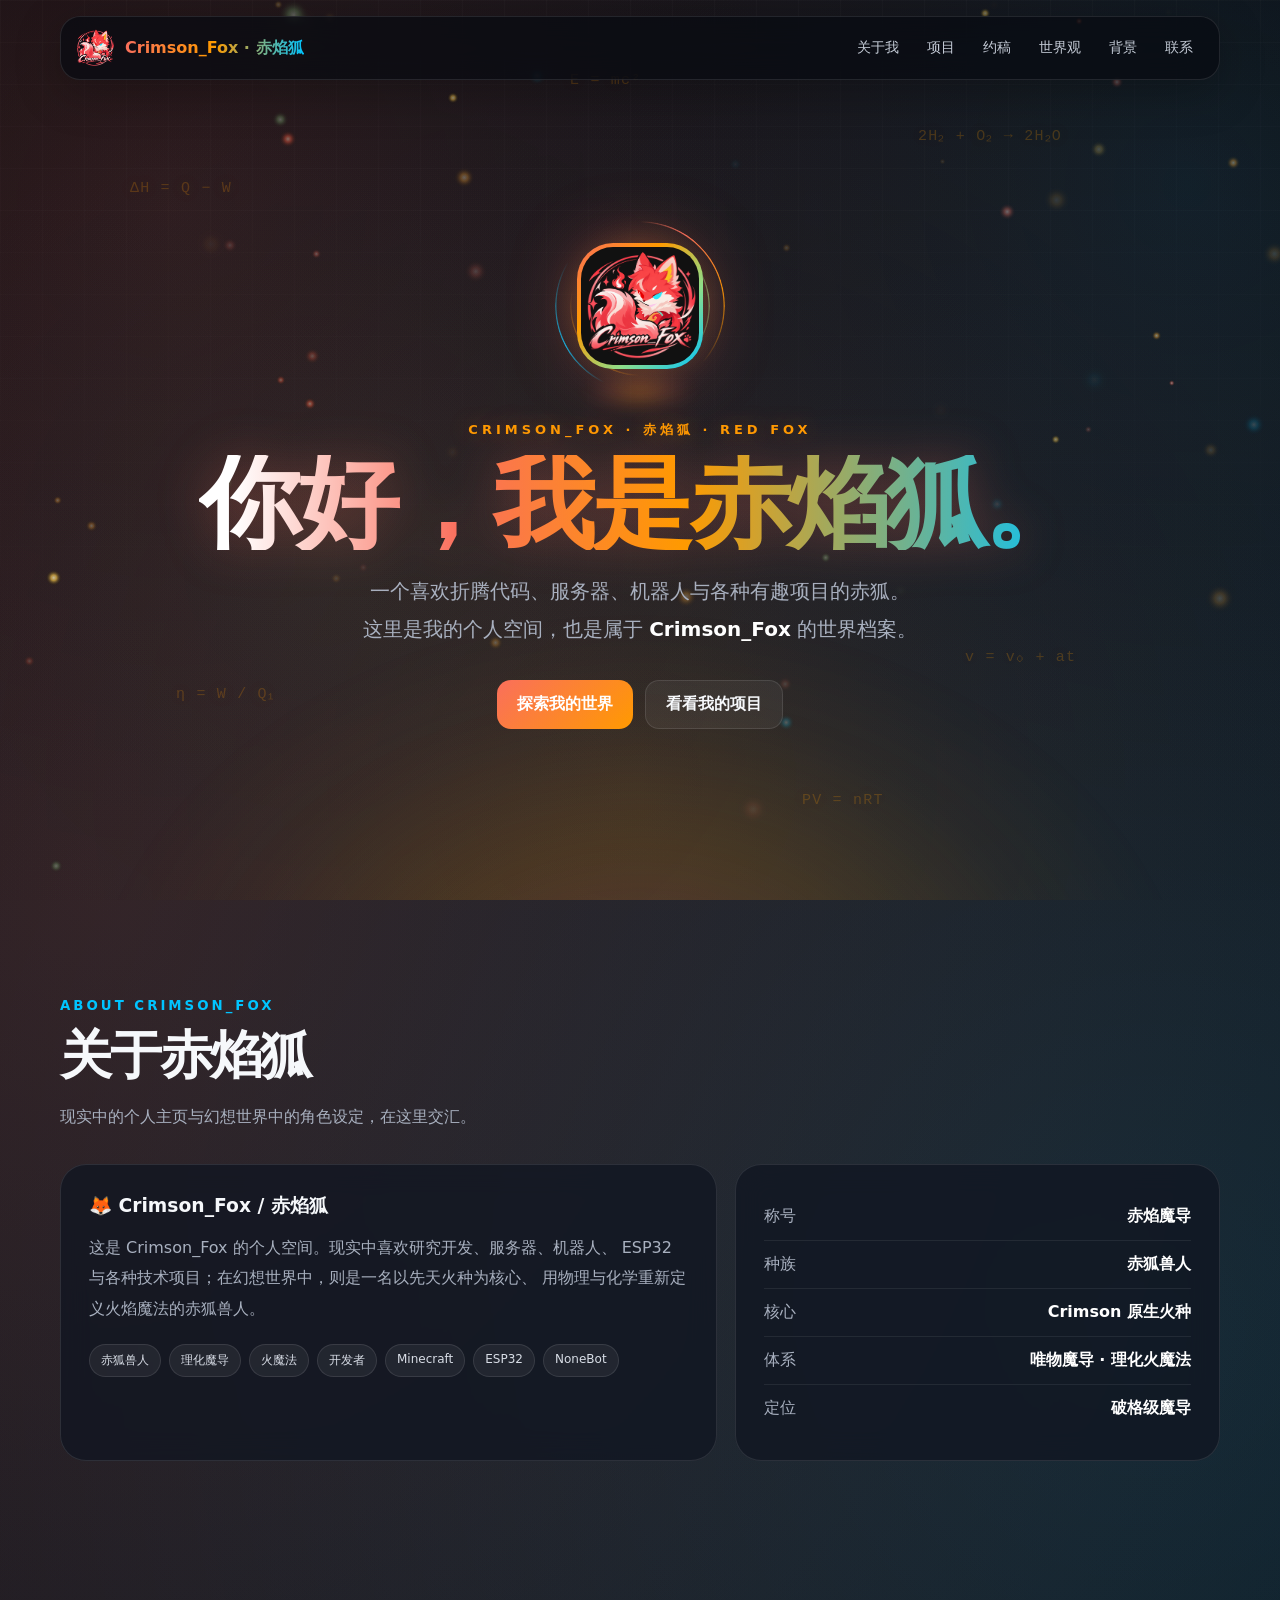
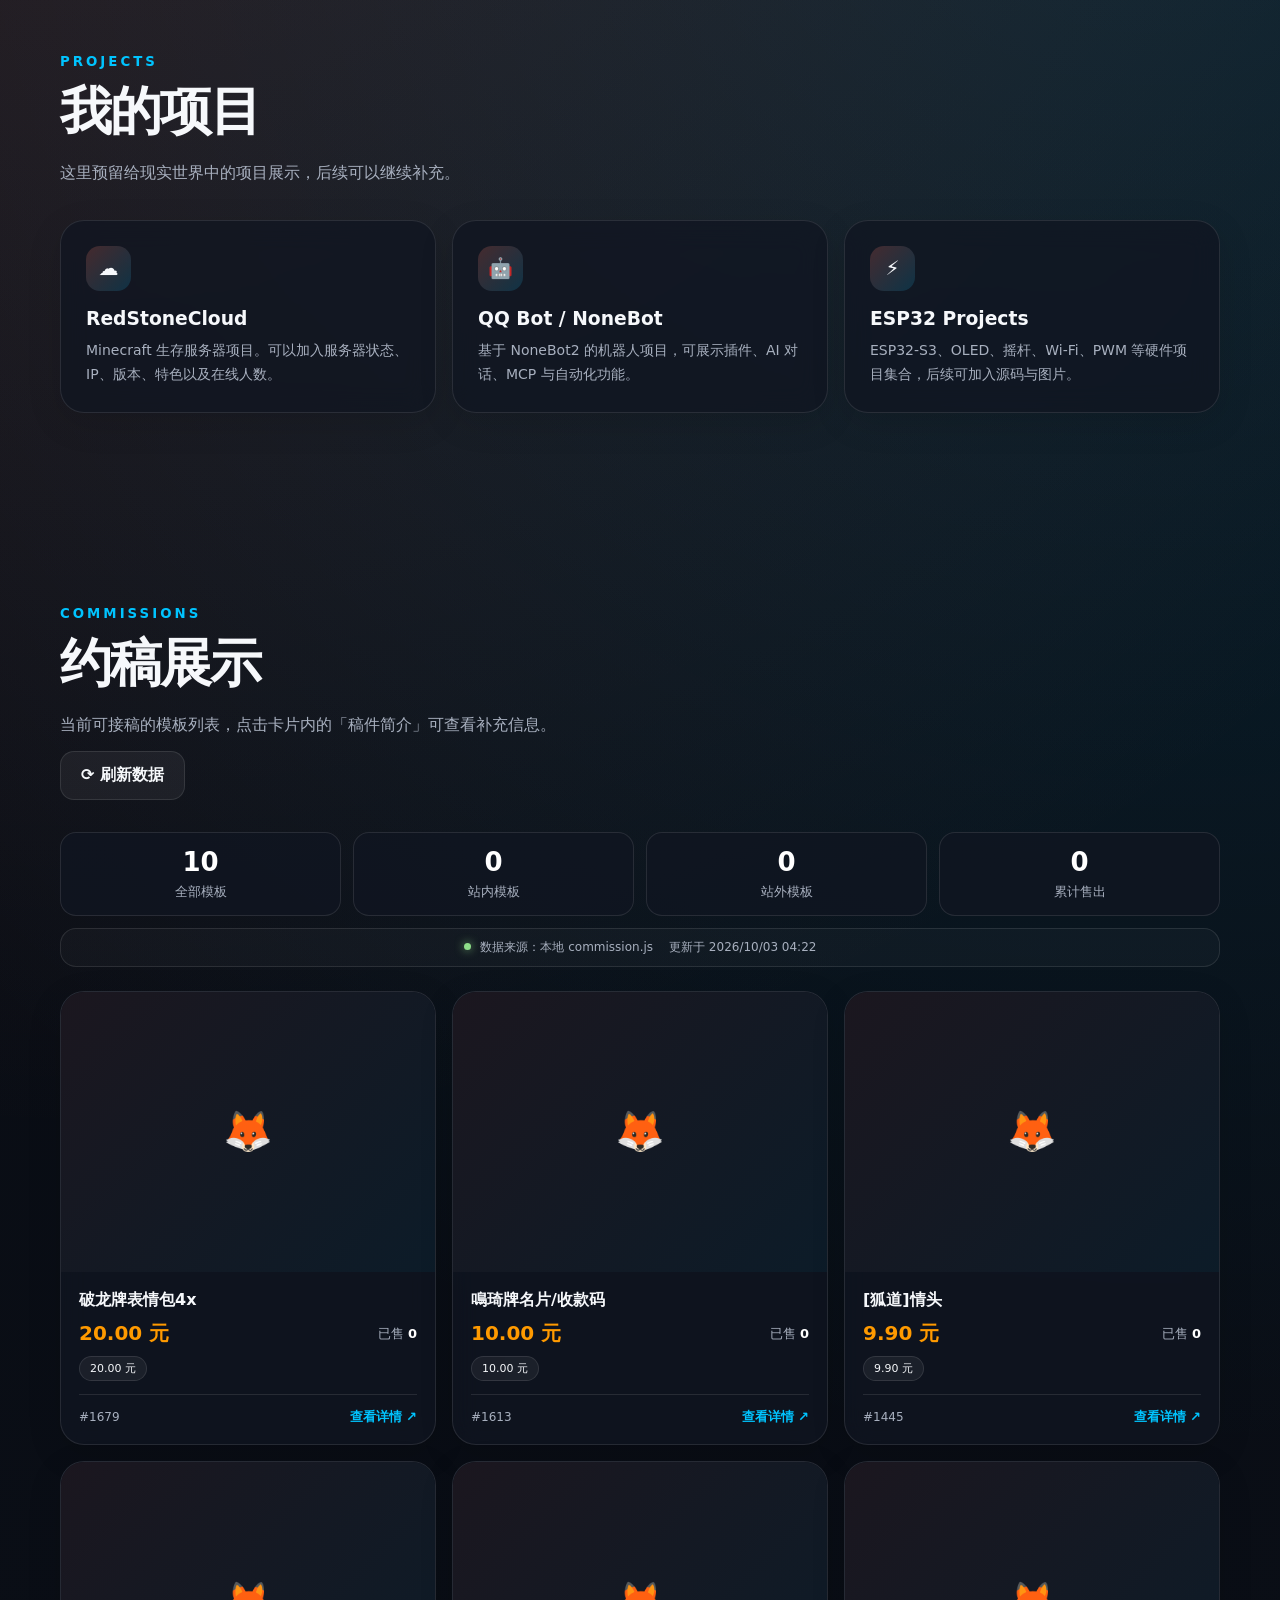
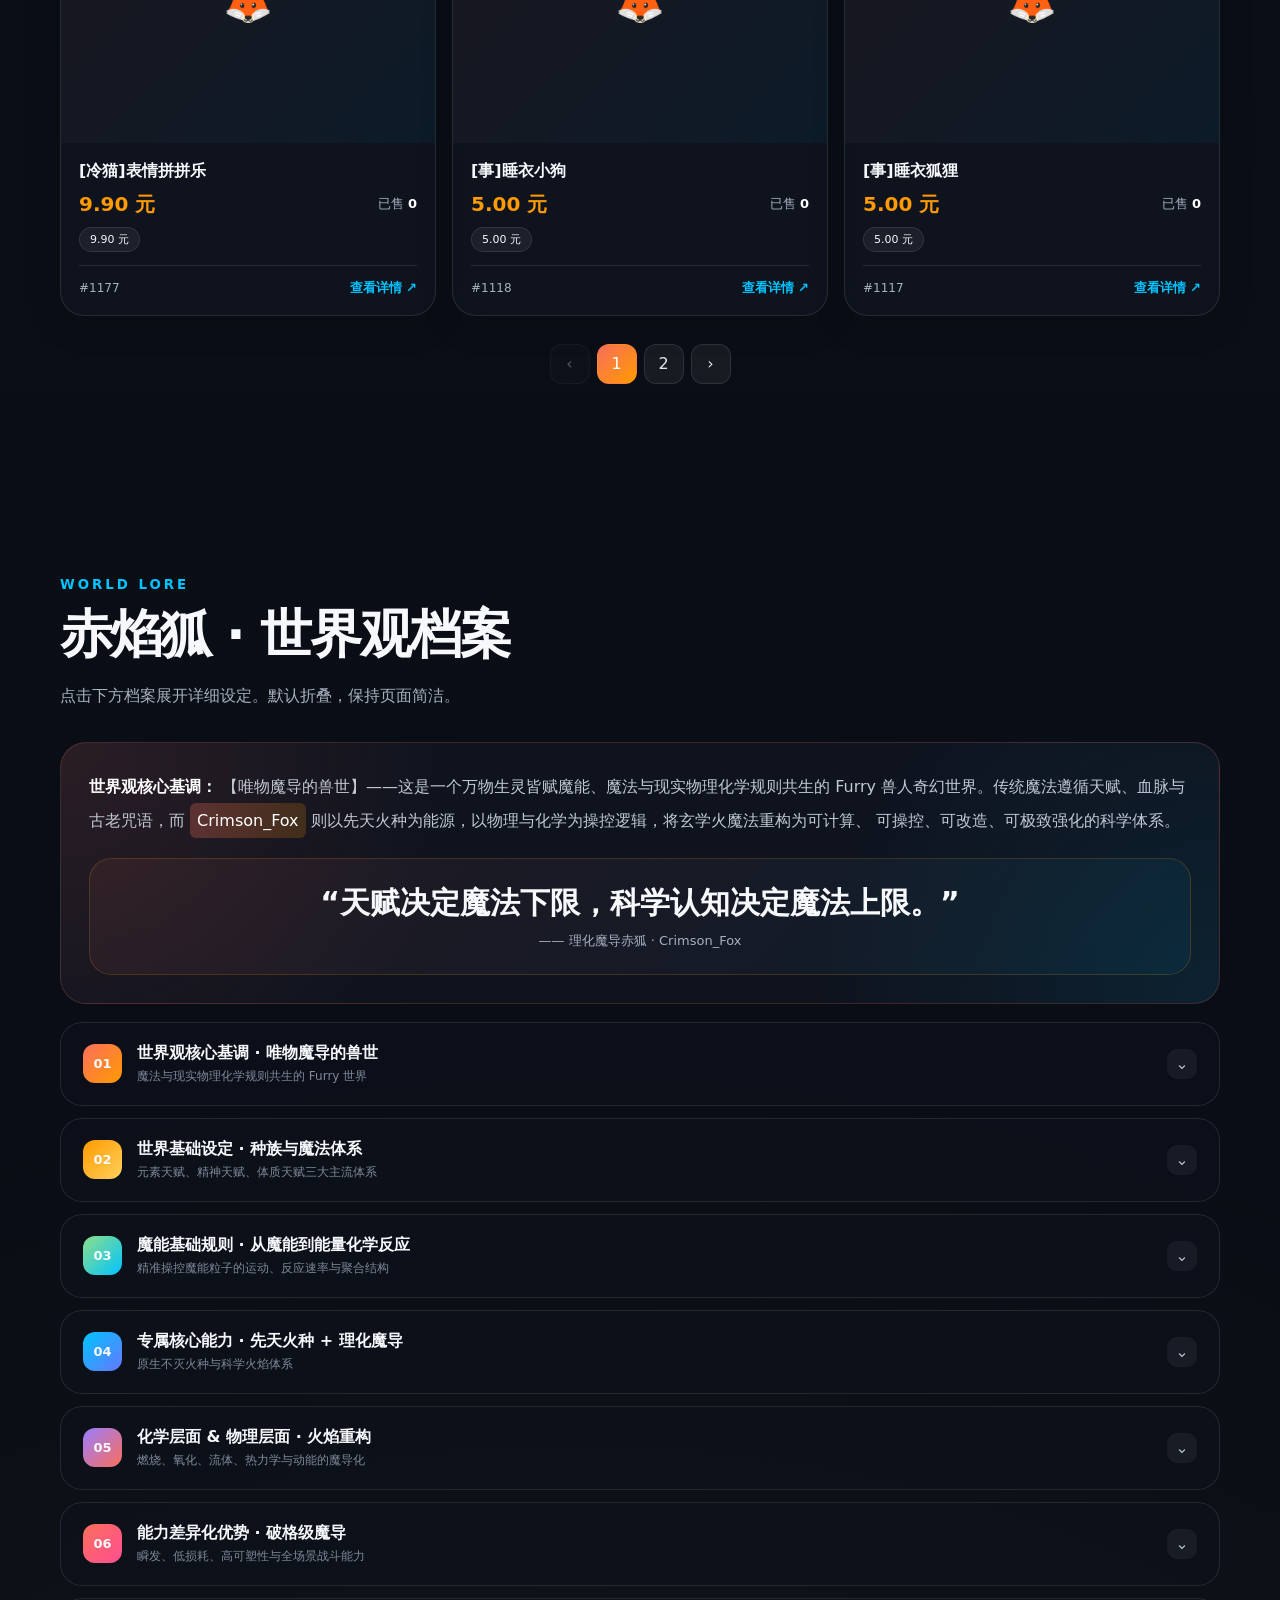
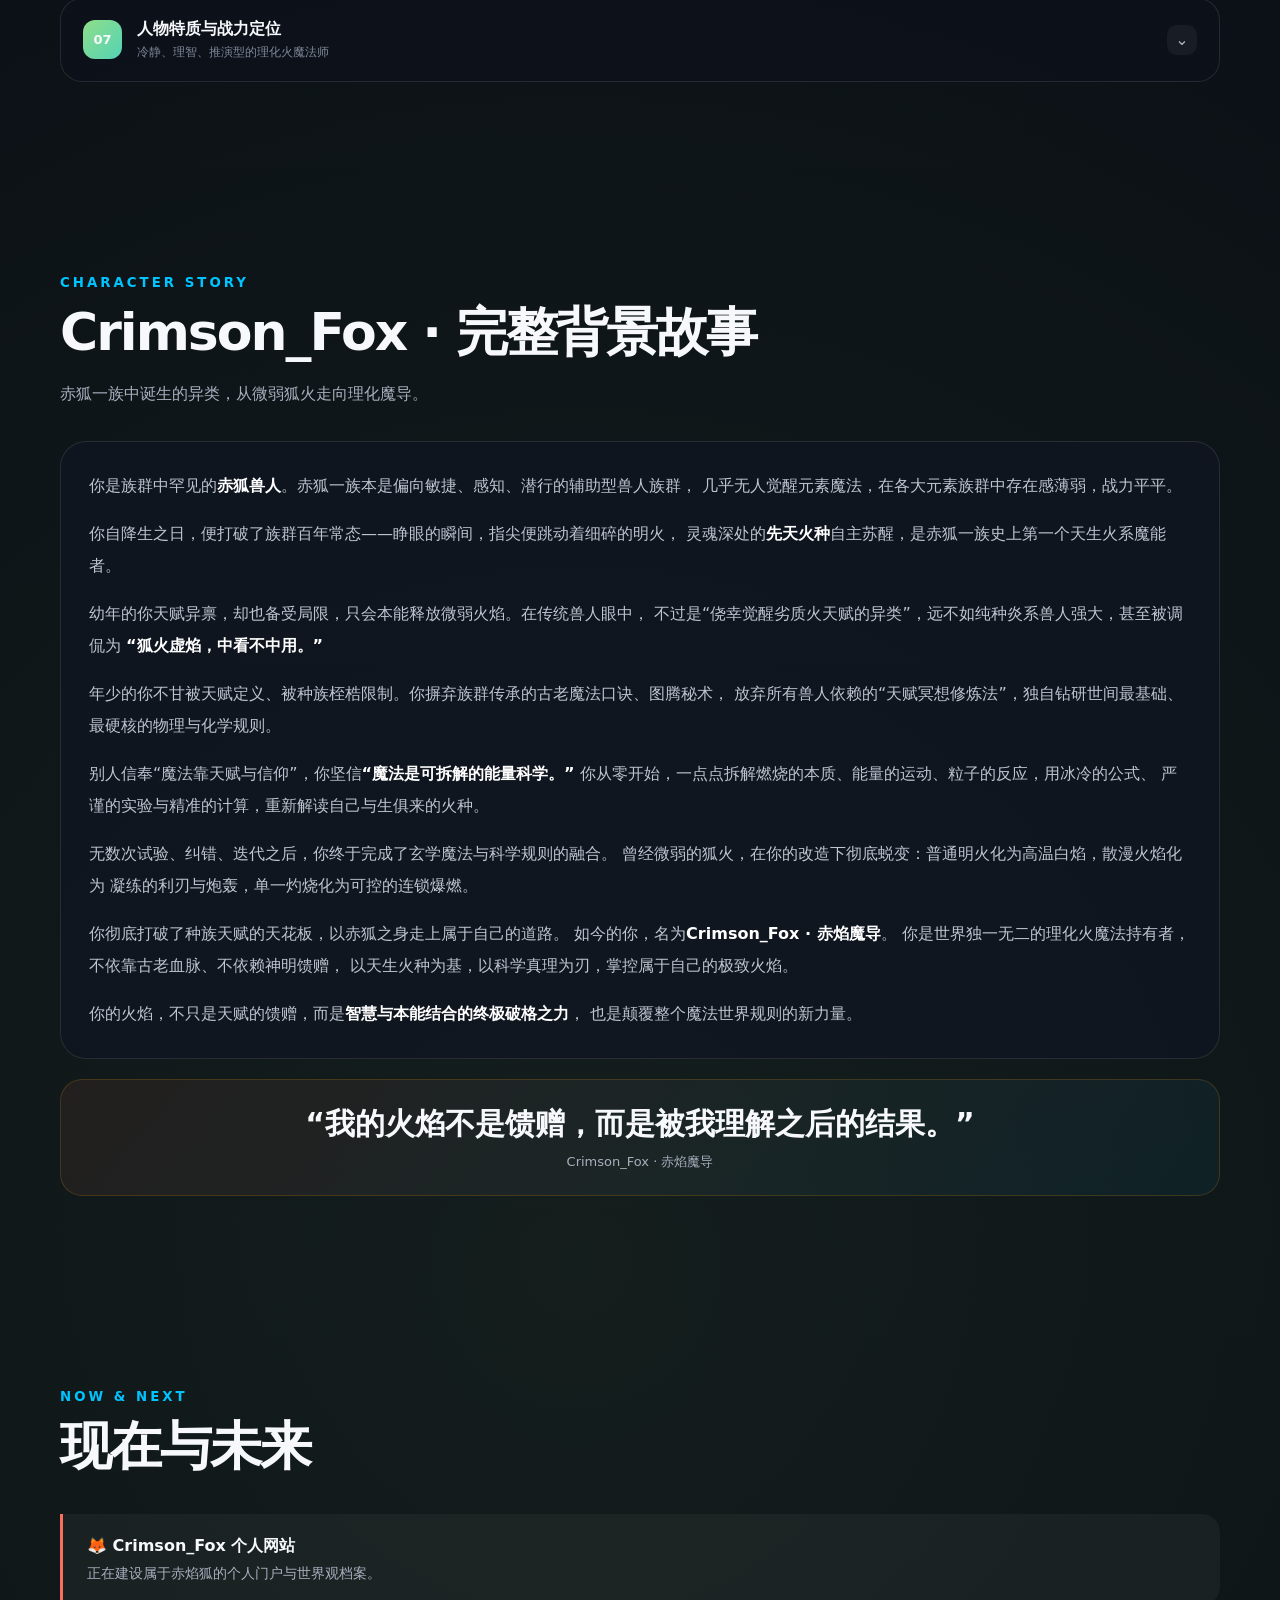
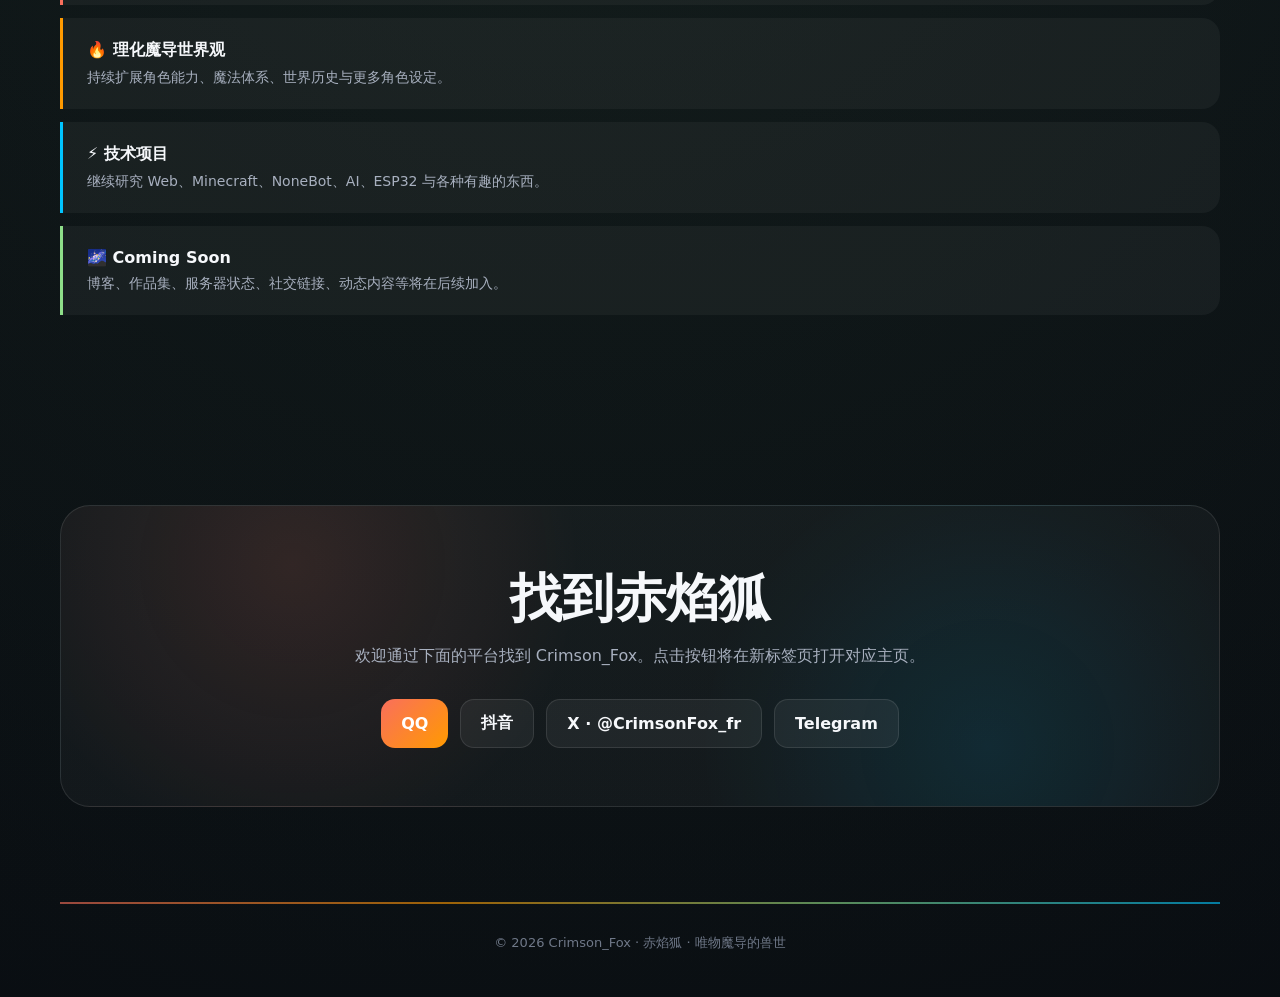
==== commit 1af8dad2: "Update item filtering logic in index.html Removed strict checks for item.title and item.price to pre" ====
--- a/index.html
+++ b/index.html
@@ -2087,9 +2087,8 @@
       .filter(item =>
         item &&
         item.id !== undefined &&
-        item.id !== null &&
-        item.title &&
-        item.price
+        item.id !== null
+        /* 不再强行要求 item.title 和 item.price，避免数据抓取失败导致全部被过滤 */
       );
   }
 
